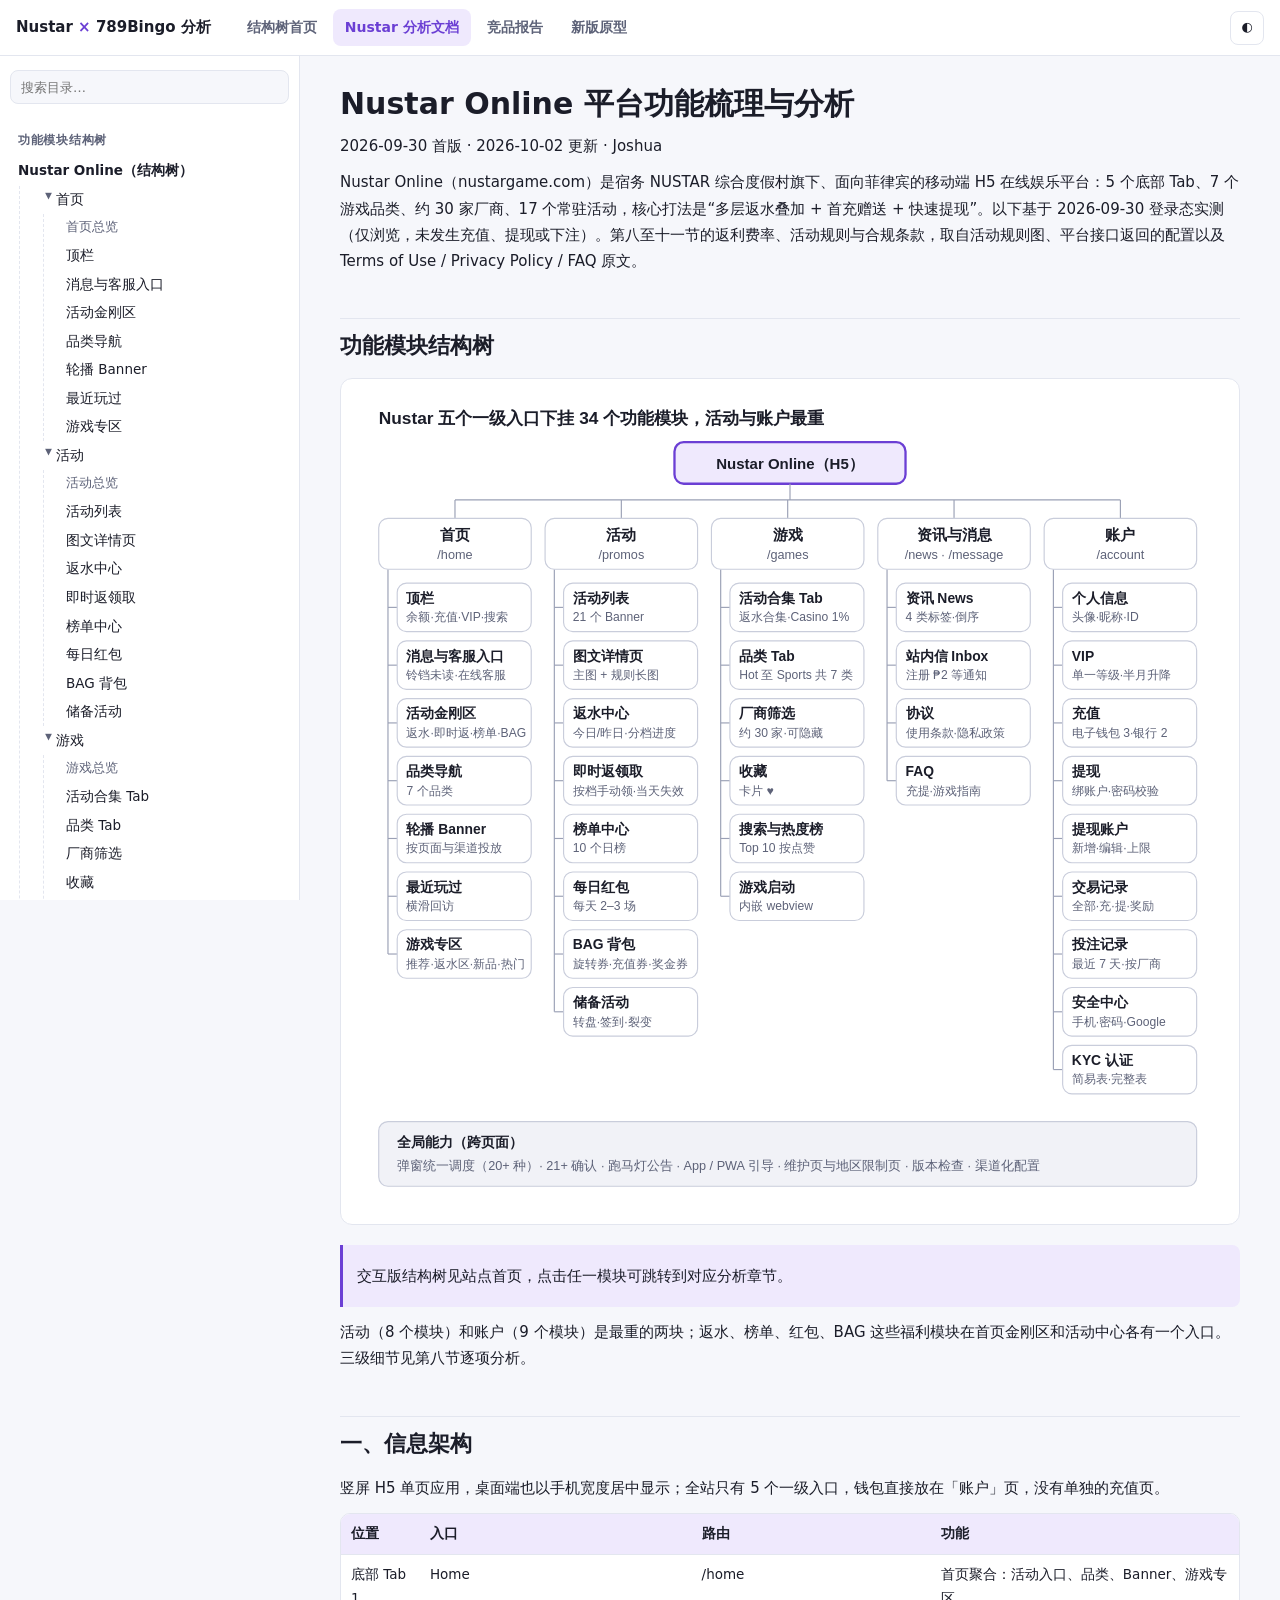
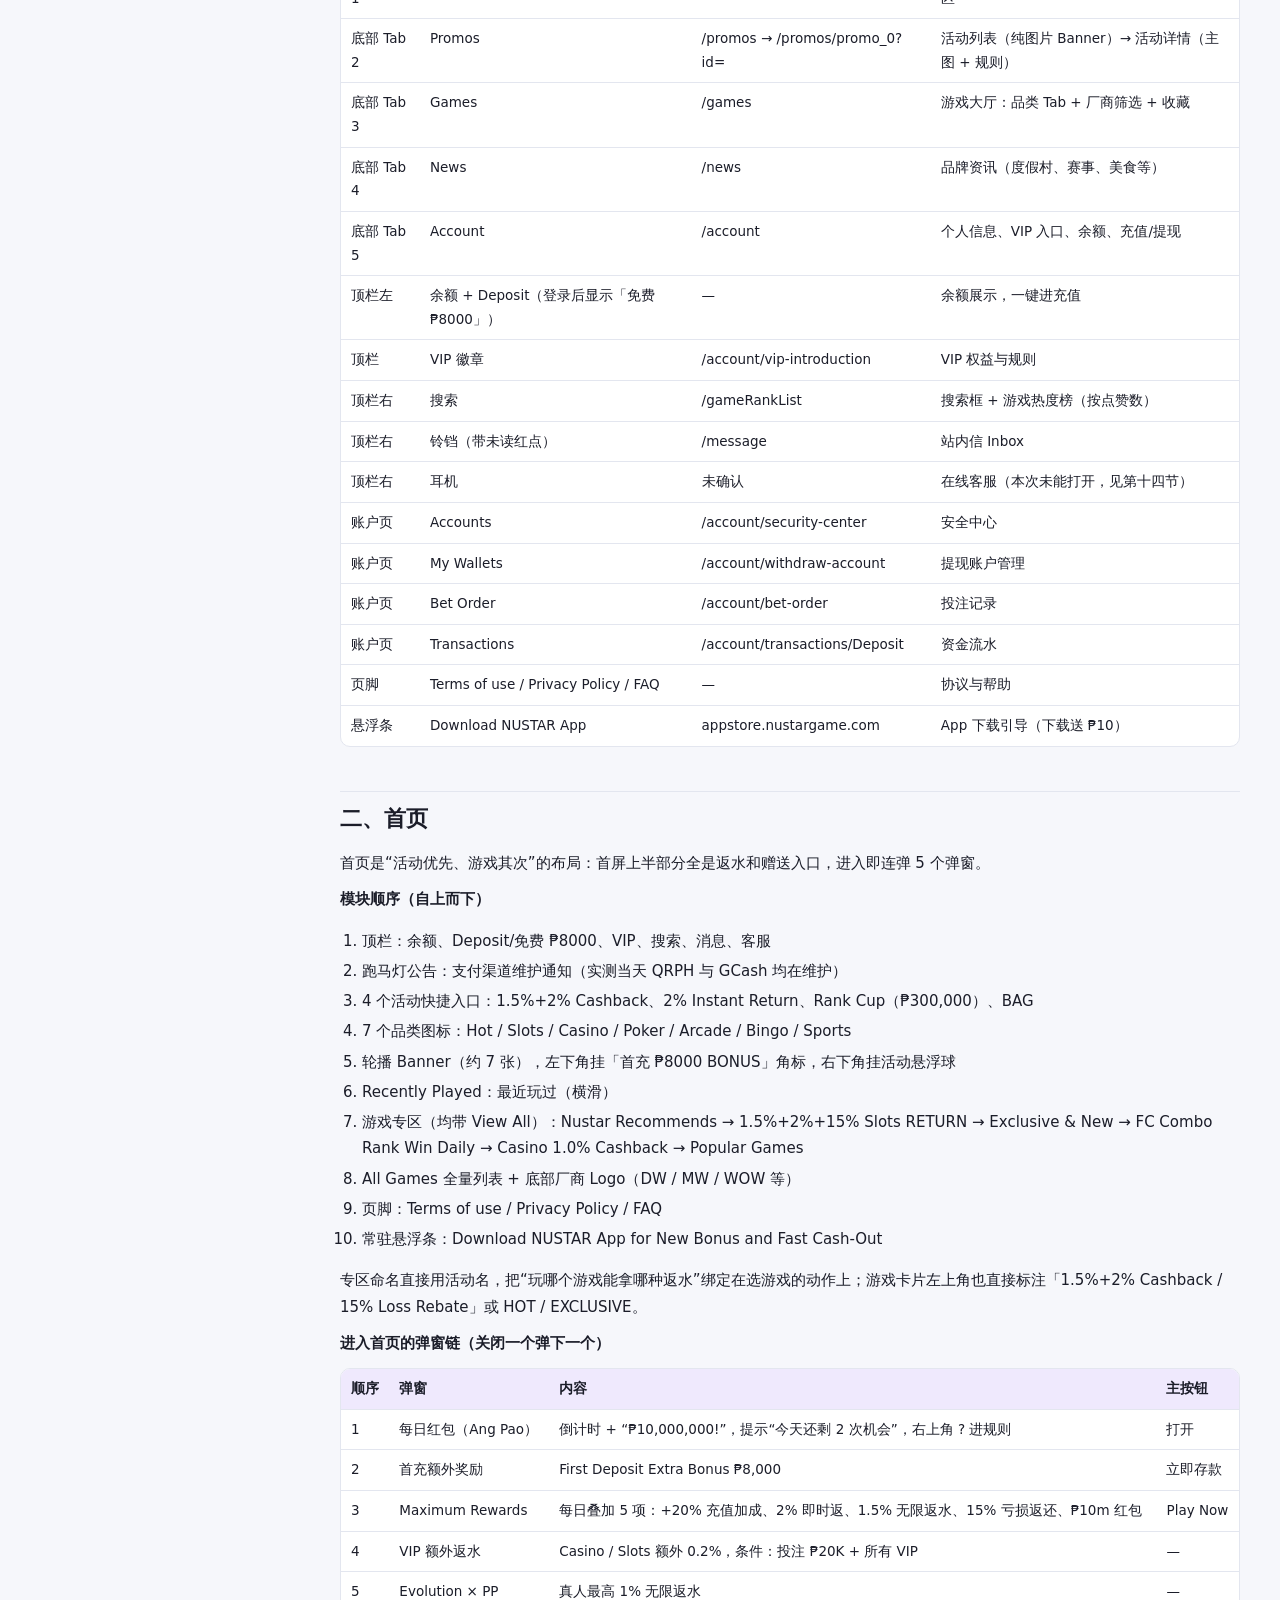
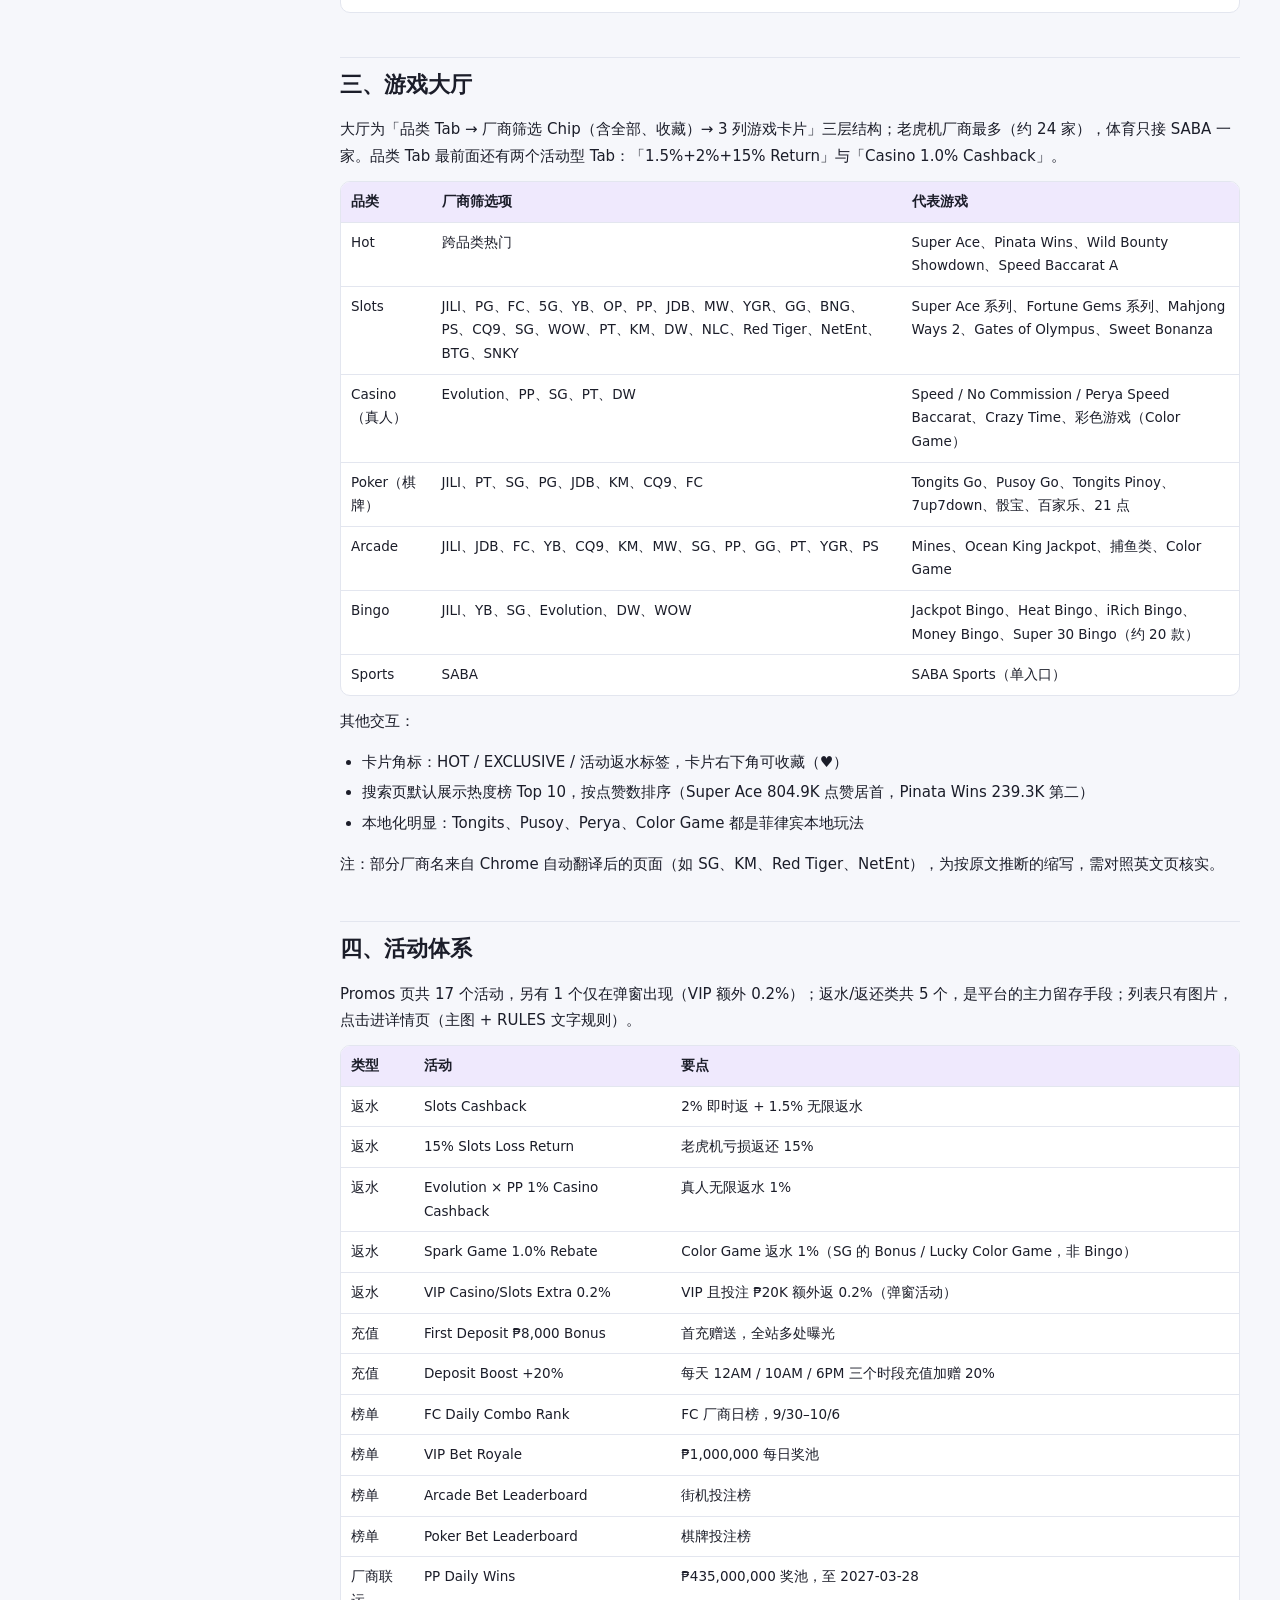
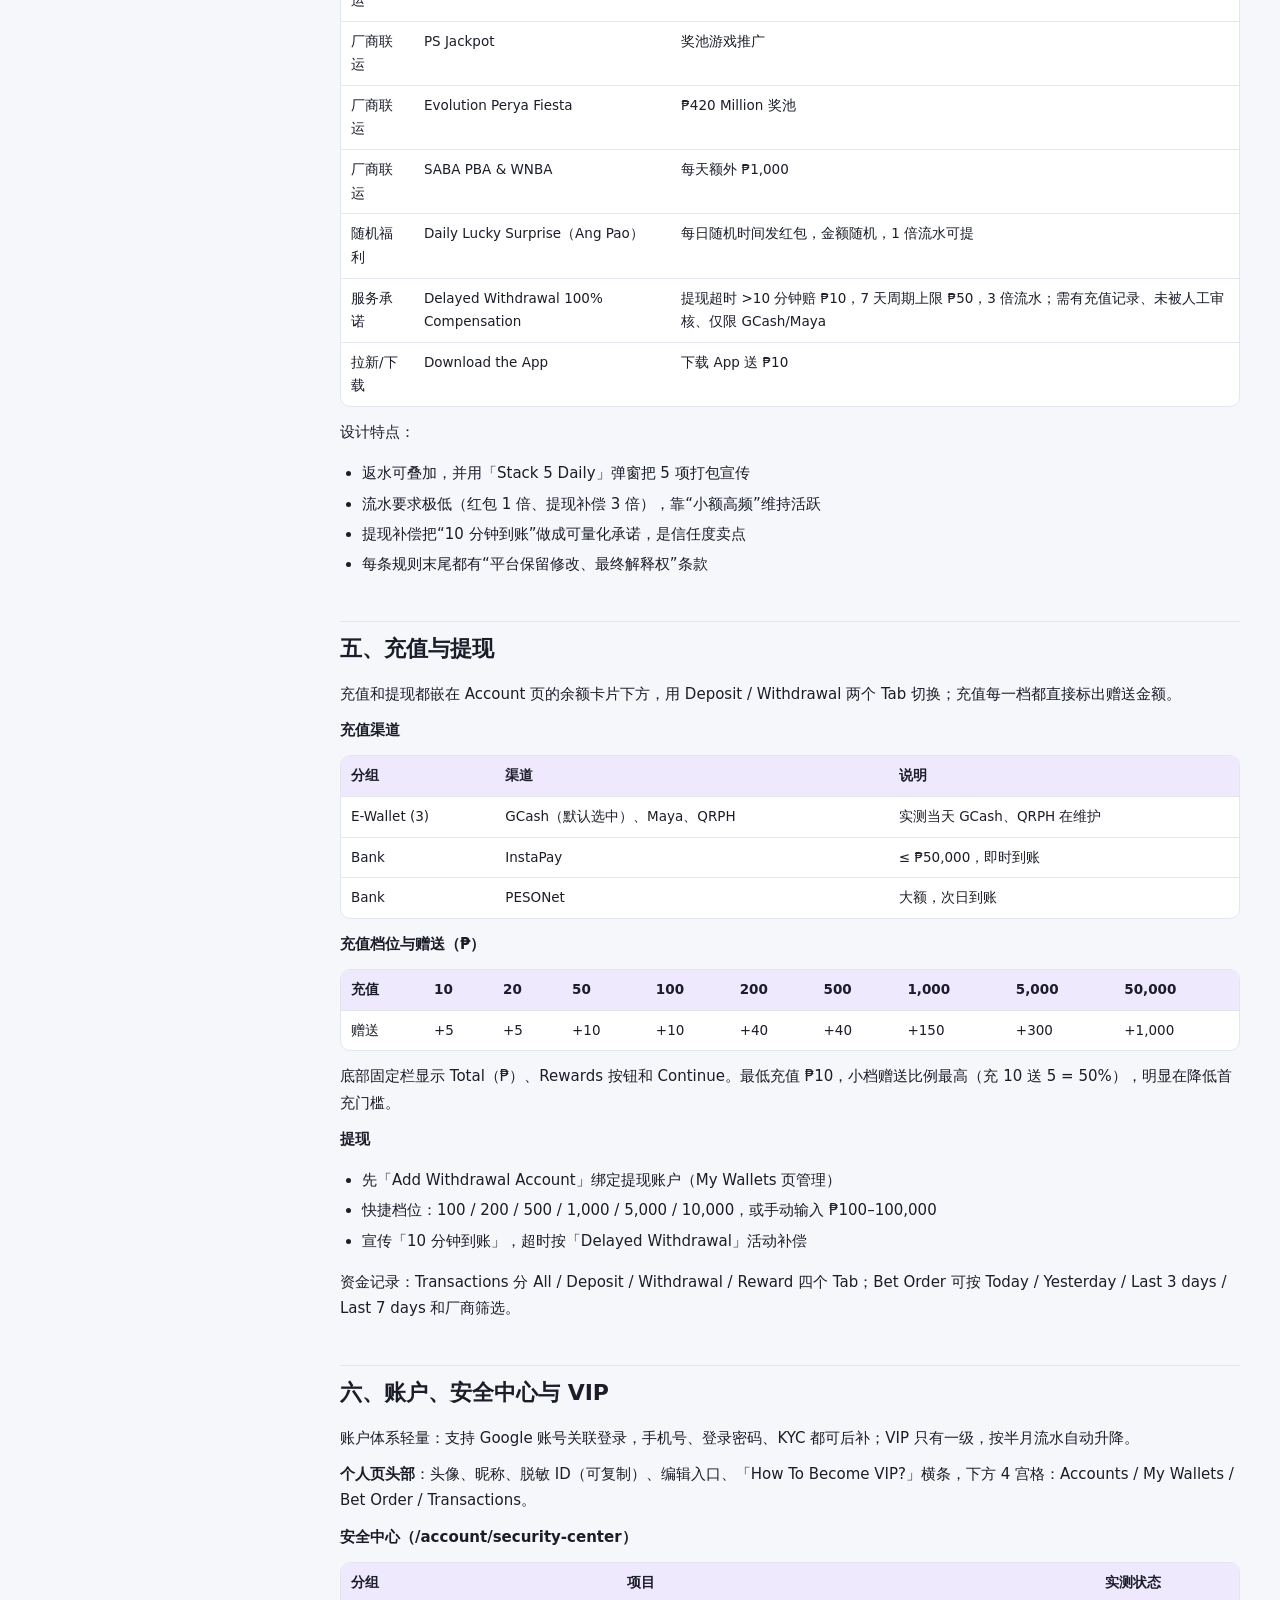
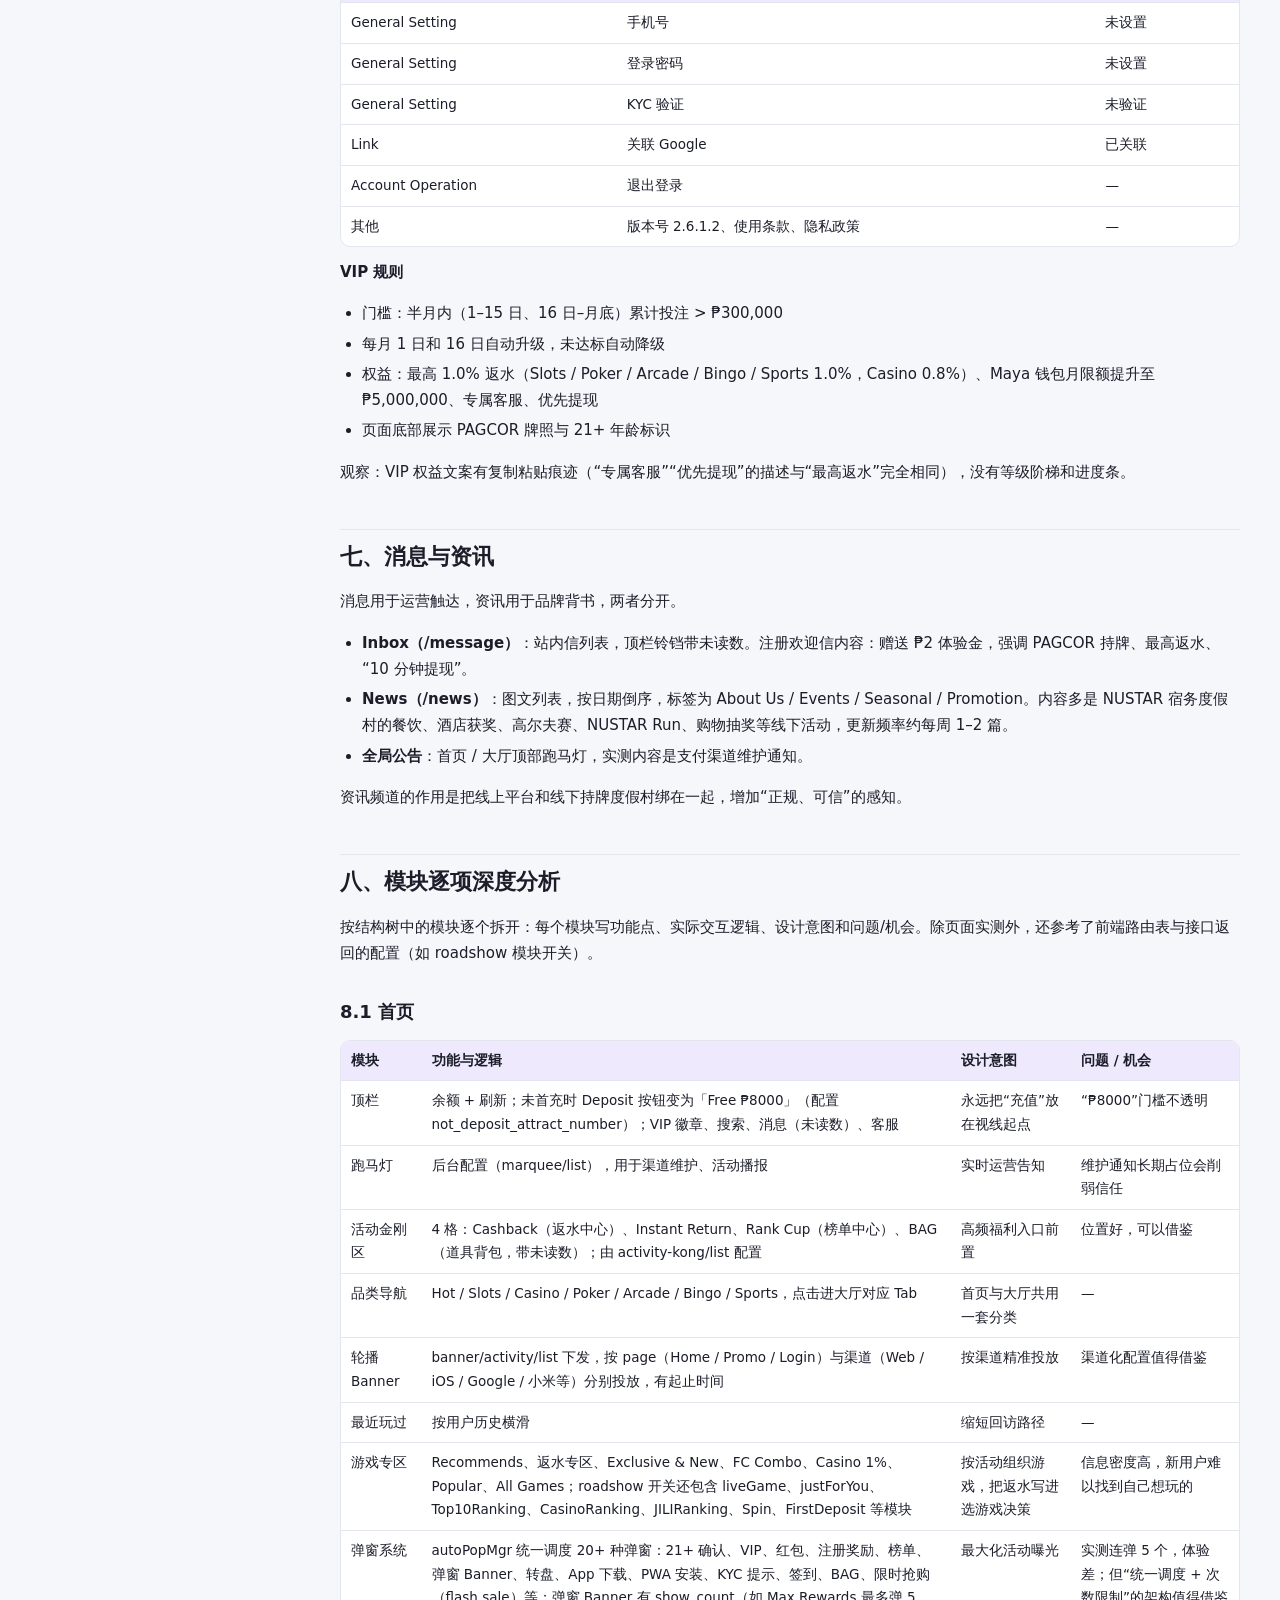
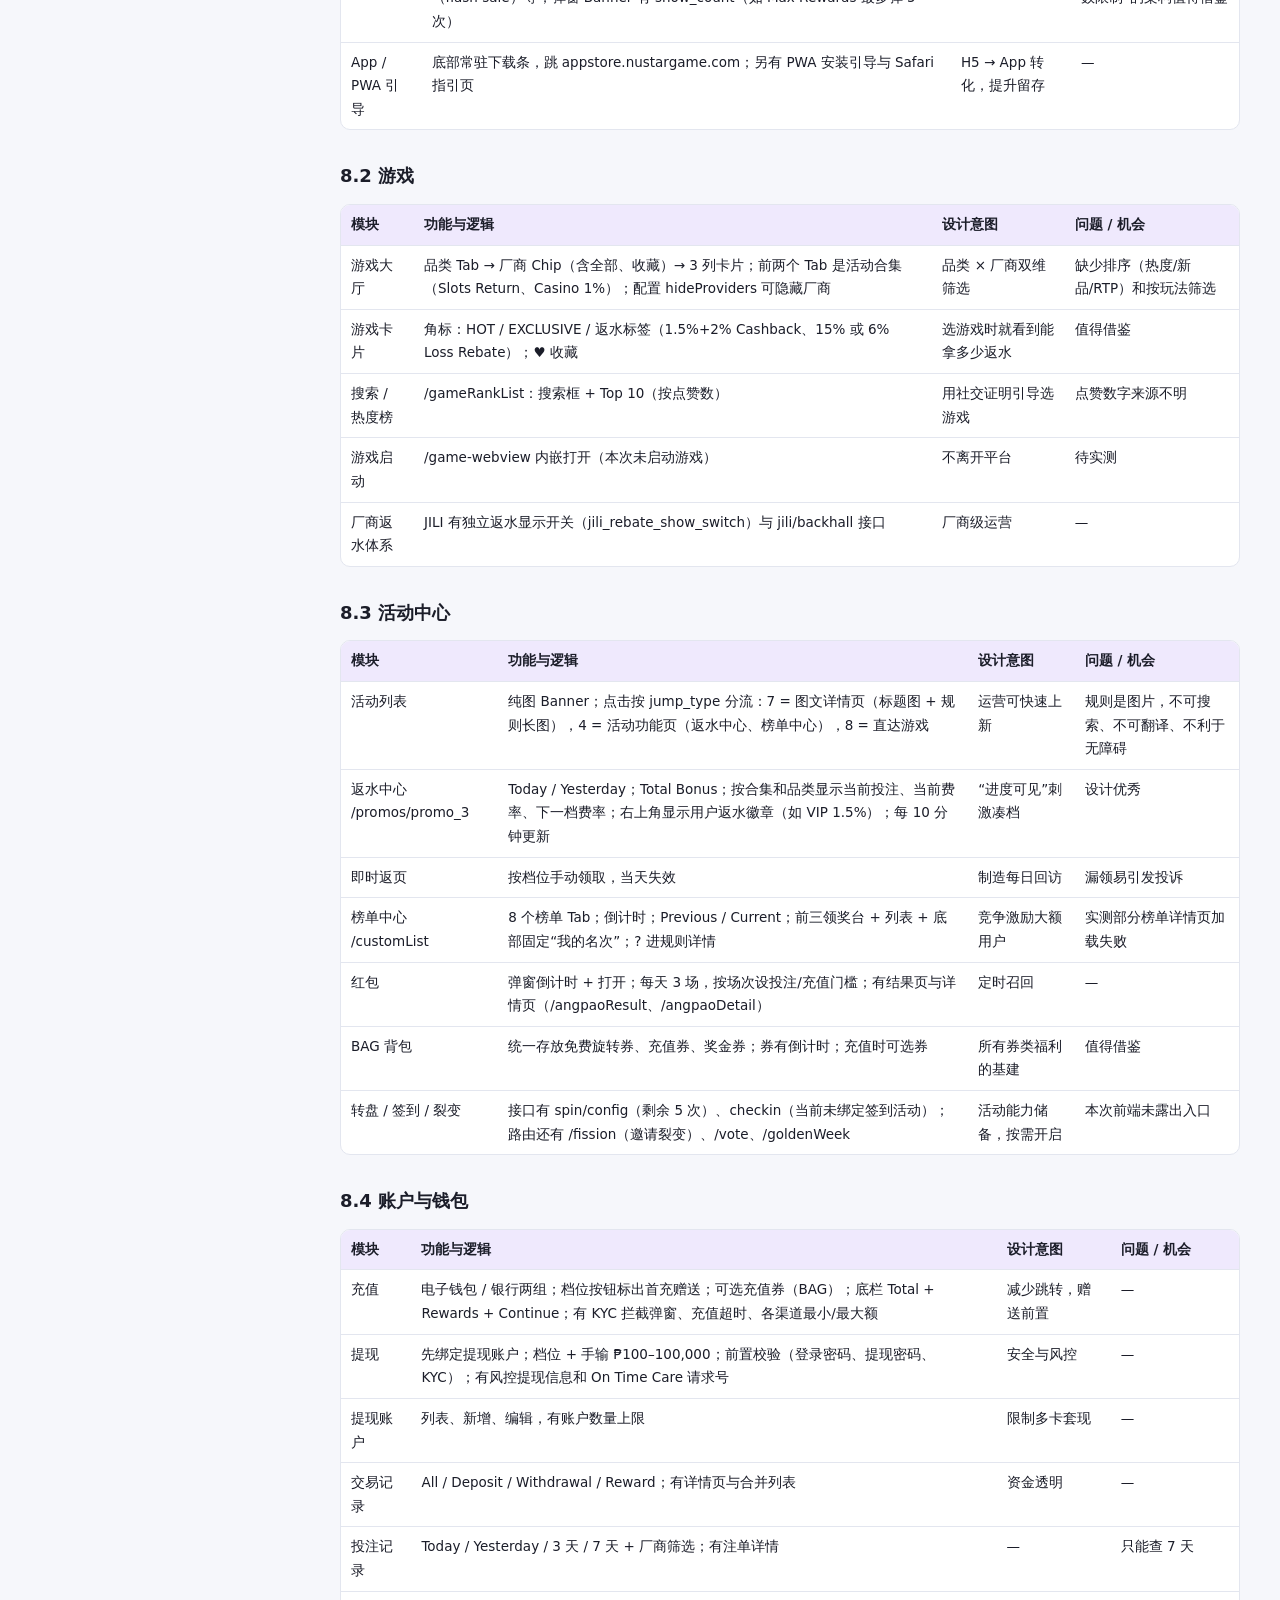
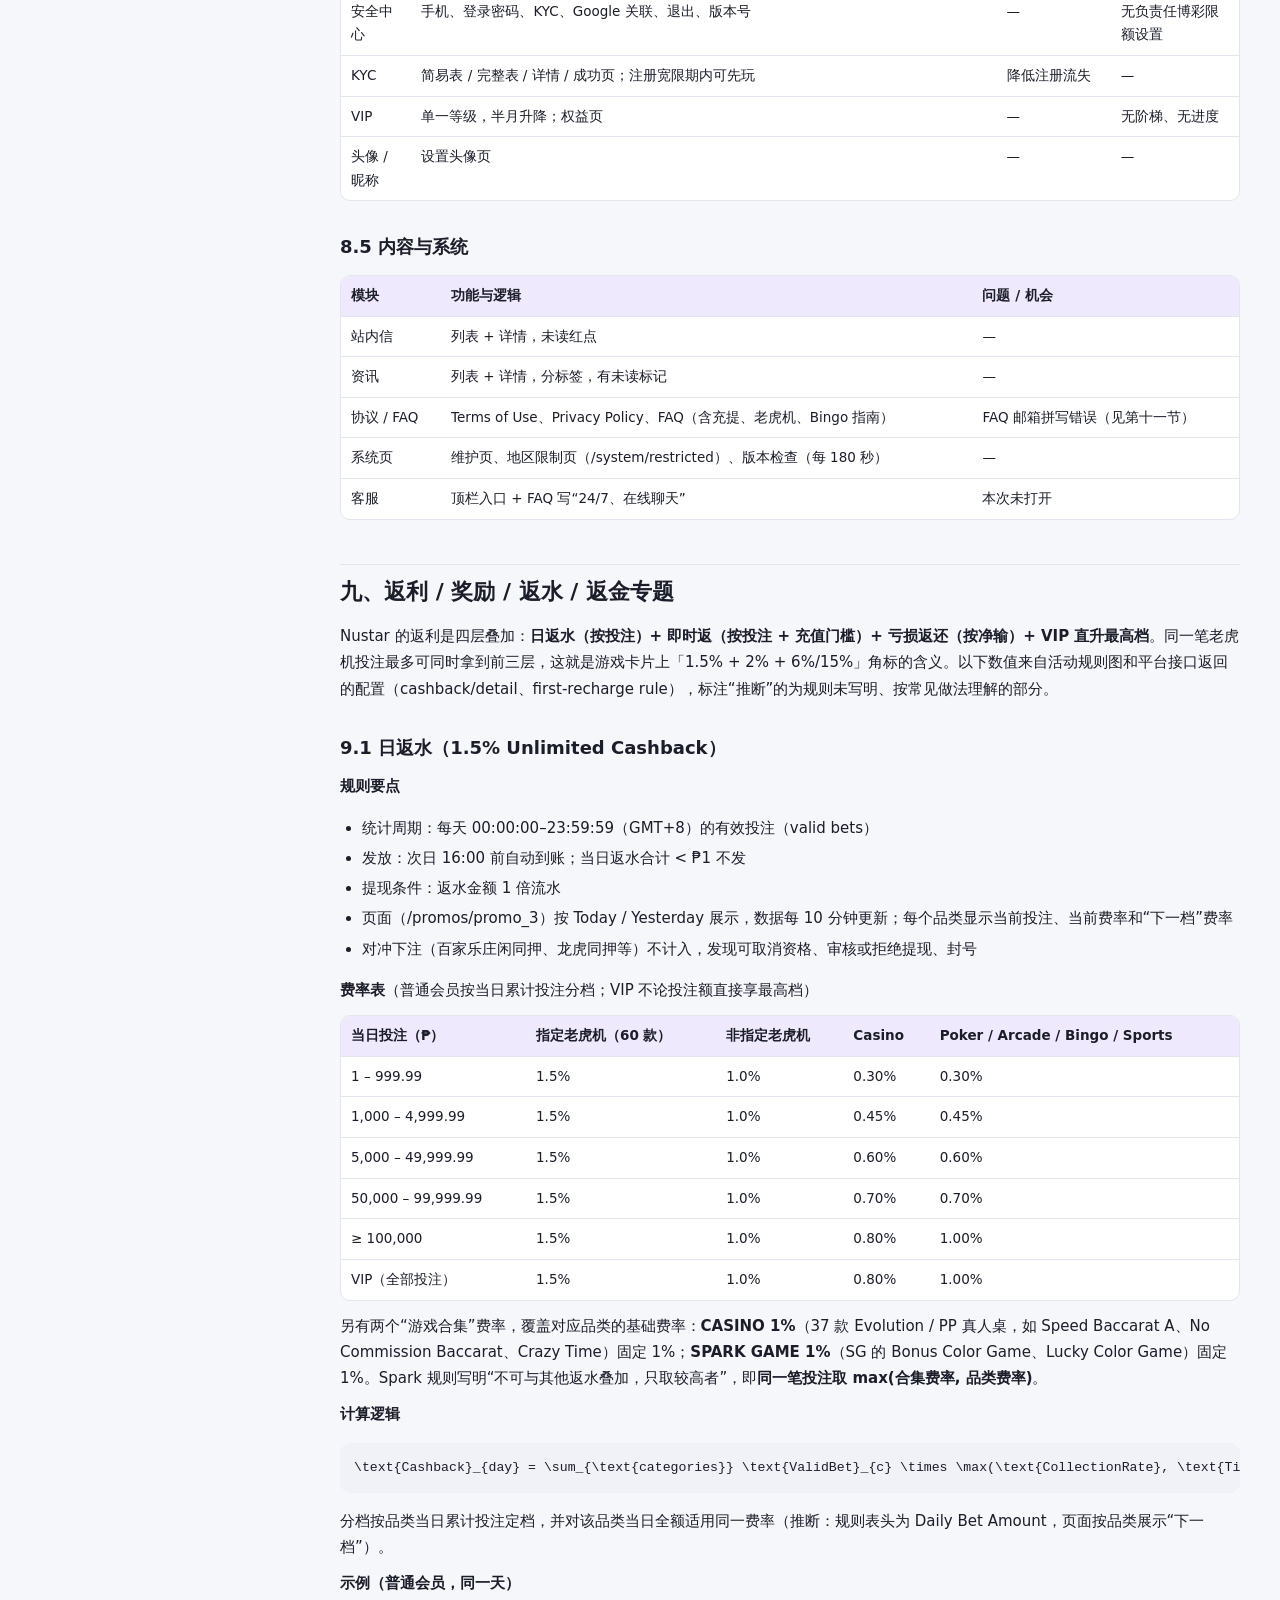
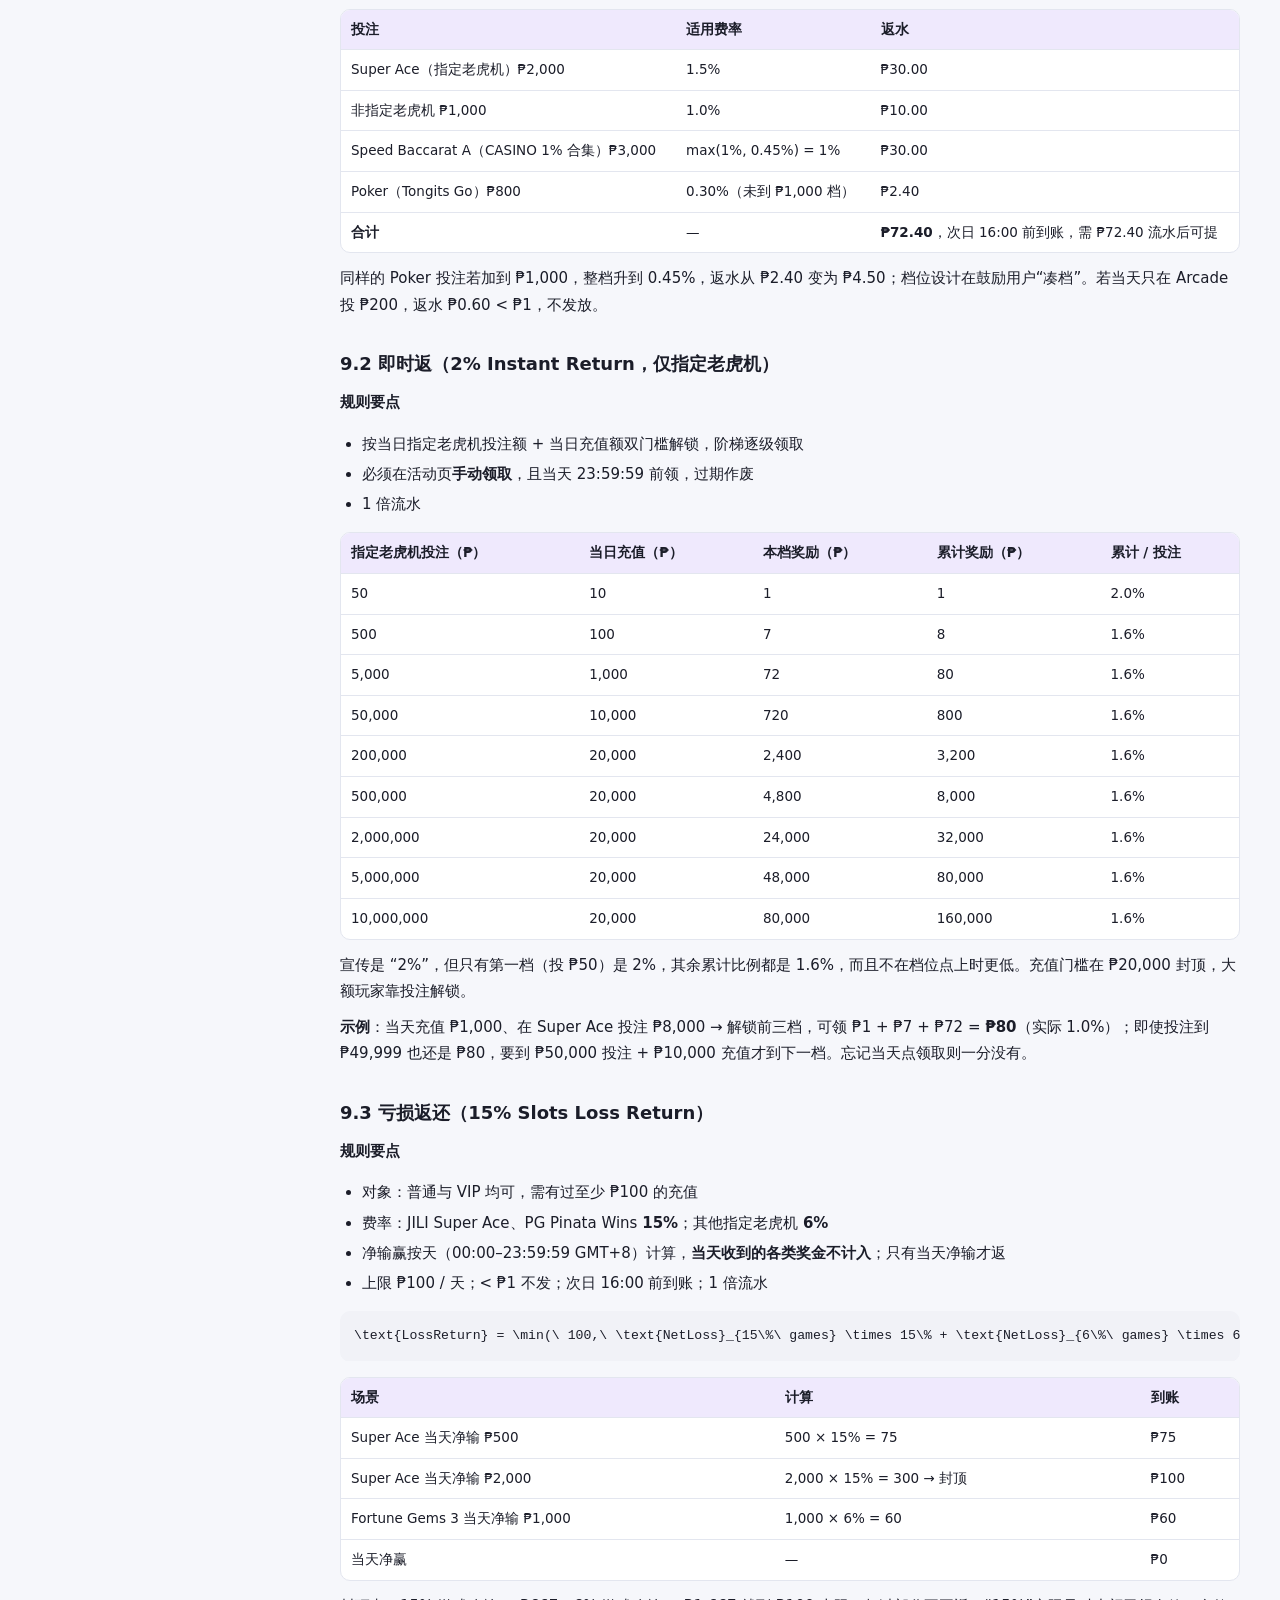
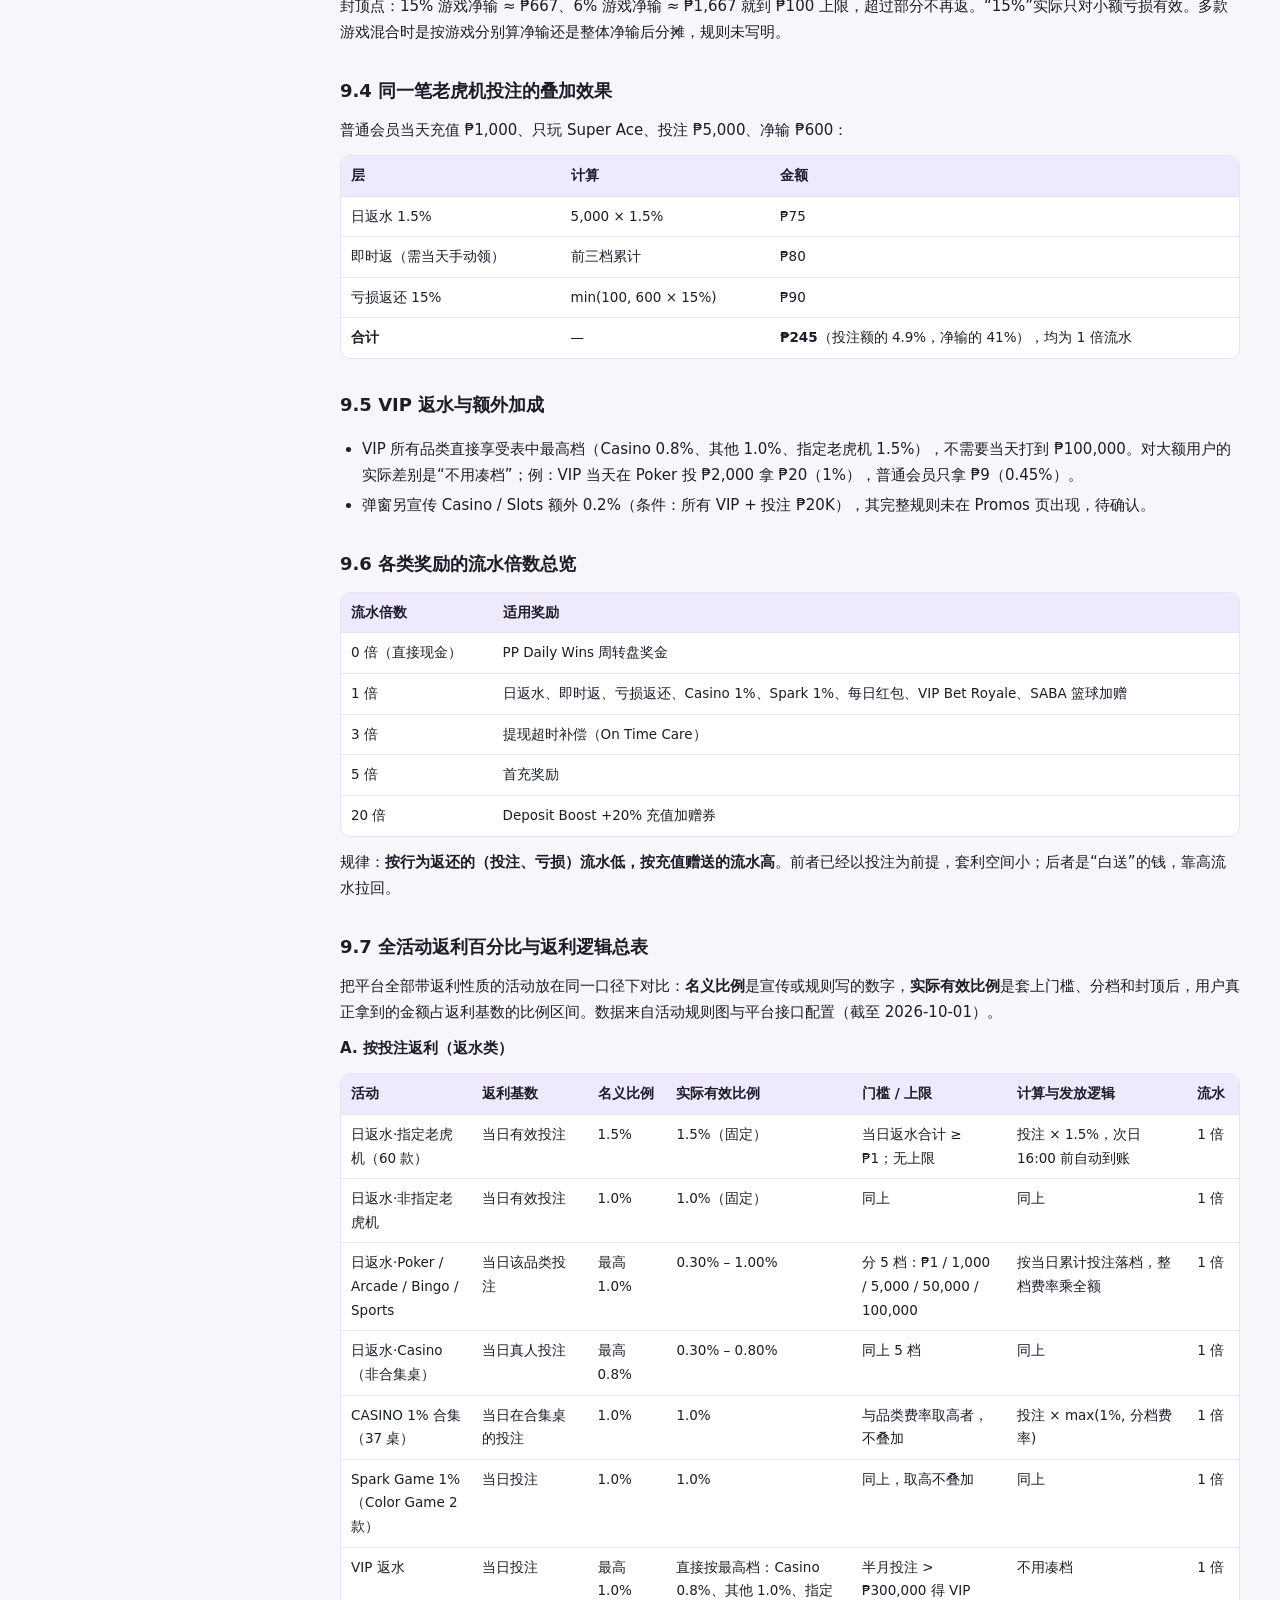
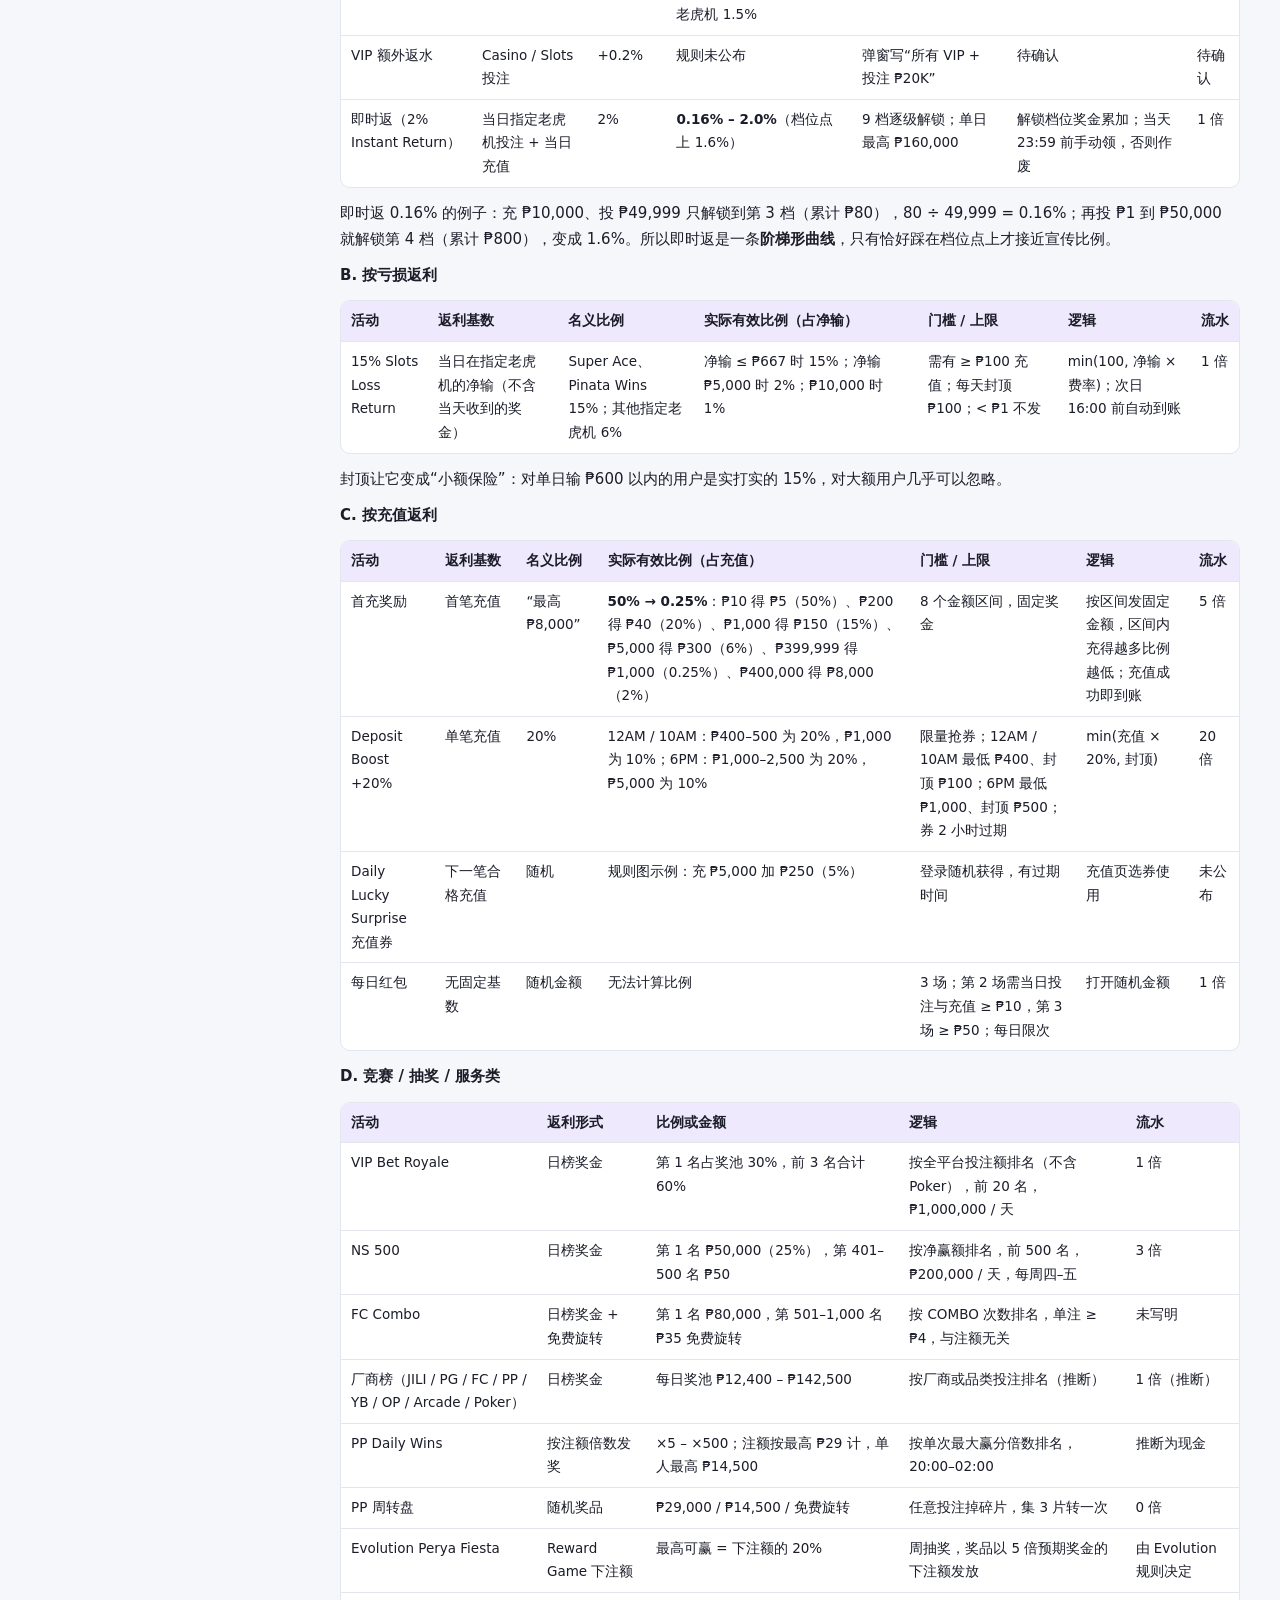
==== analysis.html @ d78ab93f "v1.0 创建深度分析与竞品" ====
<!doctype html>
<html lang="zh-CN"><head><meta charset="utf-8"><meta name="viewport" content="width=device-width,initial-scale=1">
<title>Nustar Online 平台功能梳理与分析</title><link rel="stylesheet" href="assets/style.css"></head>
<body>
<header class="topbar"><button class="iconbtn" id="menuBtn" aria-label="目录">☰</button>
<a class="brand" href="index.html">Nustar <span>×</span> 789Bingo 分析</a><nav><a href="index.html" class="">结构树首页</a><a href="analysis.html" class="on">Nustar 分析文档</a><a href="competitor.html" class="">竞品报告</a><a href="prototype.html" class="">新版原型</a></nav><span class="sp"></span>
<button class="iconbtn" id="themeBtn" title="切换深浅色">◐</button></header>
<div class="wrap"><aside class="side" id="side"><input class="search" id="q" placeholder="搜索目录…">
<h4>功能模块结构树</h4><ul class="tree"><li class="l1"><a href="index.html">Nustar Online（结构树）</a><ul><li class="l1"><details open><summary><span class="lbl">首页</span></summary><ul><li class="sub"><a href="analysis.html#二首页">首页总览</a></li><li><a href="analysis.html#81-首页" title="余额·充值·VIP·搜索">顶栏</a></li><li><a href="analysis.html#81-首页" title="铃铛未读·在线客服">消息与客服入口</a></li><li><a href="analysis.html#122-金刚区总览" title="返水·即时返·榜单·BAG">活动金刚区</a></li><li><a href="analysis.html#81-首页" title="7 个品类">品类导航</a></li><li><a href="analysis.html#81-首页" title="按页面与渠道投放">轮播 Banner</a></li><li><a href="analysis.html#81-首页" title="横滑回访">最近玩过</a></li><li><a href="analysis.html#128-首页深度分析不同游戏的返利机制10-01-抓取" title="推荐·返水区·新品·热门">游戏专区</a></li></ul></details></li><li class="l1"><details open><summary><span class="lbl">活动</span></summary><ul><li class="sub"><a href="analysis.html#四活动体系">活动总览</a></li><li><a href="analysis.html#四活动体系" title="21 个 Banner">活动列表</a></li><li><a href="analysis.html#83-活动中心" title="主图 + 规则长图">图文详情页</a></li><li><a href="analysis.html#123a-返水中心专项真实数据拆解2026-10-01-抓取" title="今日/昨日·分档进度">返水中心</a></li><li><a href="analysis.html#124a-即时返专项真实数据拆解2026-10-01-抓取" title="按档手动领·当天失效">即时返领取</a></li><li><a href="analysis.html#125a-榜单中心专项真实榜单数据拆解2026-10-01-抓取" title="10 个日榜">榜单中心</a></li><li><a href="analysis.html#103-每日红包daily-ang-pao-rush" title="每天 2–3 场">每日红包</a></li><li><a href="analysis.html#126a-bag-专项真实数据拆解2026-10-01-抓取" title="旋转券·充值券·奖金券">BAG 背包</a></li><li><a href="analysis.html#108-用户推荐奖励邀请裂变bonus-chest-助力开宝箱" title="转盘·签到·裂变">储备活动</a></li></ul></details></li><li class="l1"><details open><summary><span class="lbl">游戏</span></summary><ul><li class="sub"><a href="analysis.html#三游戏大厅">游戏总览</a></li><li><a href="analysis.html#三游戏大厅" title="返水合集·Casino 1%">活动合集 Tab</a></li><li><a href="analysis.html#三游戏大厅" title="Hot 至 Sports 共 7 类">品类 Tab</a></li><li><a href="analysis.html#三游戏大厅" title="约 30 家·可隐藏">厂商筛选</a></li><li><a href="analysis.html#82-游戏" title="卡片 ♥">收藏</a></li><li><a href="analysis.html#82-游戏" title="Top 10 按点赞">搜索与热度榜</a></li><li><a href="analysis.html#82-游戏" title="内嵌 webview">游戏启动</a></li></ul></details></li><li class="l1"><details open><summary><span class="lbl">资讯与消息</span></summary><ul><li class="sub"><a href="analysis.html#七消息与资讯">资讯与消息总览</a></li><li><a href="analysis.html#七消息与资讯" title="4 类标签·倒序">资讯 News</a></li><li><a href="analysis.html#七消息与资讯" title="注册 ₱2 等通知">站内信 Inbox</a></li><li><a href="analysis.html#十一平台规则与合规分析" title="使用条款·隐私政策">协议</a></li><li><a href="analysis.html#119-合规与文案风险点" title="充提·游戏指南">FAQ</a></li></ul></details></li><li class="l1"><details open><summary><span class="lbl">账户</span></summary><ul><li class="sub"><a href="analysis.html#六账户安全中心与-vip">账户总览</a></li><li><a href="analysis.html#六账户安全中心与-vip" title="头像·昵称·ID">个人信息</a></li><li><a href="analysis.html#95-vip-返水与额外加成" title="单一等级·半月升降">VIP</a></li><li><a href="analysis.html#五充值与提现" title="电子钱包 3·银行 2">充值</a></li><li><a href="analysis.html#115-提现规则" title="绑账户·密码校验">提现</a></li><li><a href="analysis.html#84-账户与钱包" title="新增·编辑·上限">提现账户</a></li><li><a href="analysis.html#84-账户与钱包" title="全部·充·提·奖励">交易记录</a></li><li><a href="analysis.html#84-账户与钱包" title="最近 7 天·按厂商">投注记录</a></li><li><a href="analysis.html#六账户安全中心与-vip" title="手机·密码·Google">安全中心</a></li><li><a href="analysis.html#113-kyc-实名认证" title="简易表·完整表">KYC 认证</a></li></ul></details></li></ul></li></ul><h4>文档目录</h4><ul class="tree"><li class="l1"><a href="analysis.html#功能模块结构树">功能模块结构树</a></li><li class="l1"><a href="analysis.html#一信息架构">一、信息架构</a></li><li class="l1"><a href="analysis.html#二首页">二、首页</a></li><li class="l1"><a href="analysis.html#三游戏大厅">三、游戏大厅</a></li><li class="l1"><a href="analysis.html#四活动体系">四、活动体系</a></li><li class="l1"><a href="analysis.html#五充值与提现">五、充值与提现</a></li><li class="l1"><a href="analysis.html#六账户安全中心与-vip">六、账户、安全中心与 VIP</a></li><li class="l1"><a href="analysis.html#七消息与资讯">七、消息与资讯</a></li><li class="l1"><details><summary><span class="lbl"><a href="analysis.html#八模块逐项深度分析" style="display:inline;padding:0">八、模块逐项深度分析</a></span></summary><ul><li class="sub"><a href="analysis.html#81-首页">8.1 首页</a></li><li class="sub"><a href="analysis.html#82-游戏">8.2 游戏</a></li><li class="sub"><a href="analysis.html#83-活动中心">8.3 活动中心</a></li><li class="sub"><a href="analysis.html#84-账户与钱包">8.4 账户与钱包</a></li><li class="sub"><a href="analysis.html#85-内容与系统">8.5 内容与系统</a></li></ul></details></li><li class="l1"><details><summary><span class="lbl"><a href="analysis.html#九返利-奖励-返水-返金专题" style="display:inline;padding:0">九、返利 / 奖励 / 返水 / 返金专题</a></span></summary><ul><li class="sub"><a href="analysis.html#91-日返水15-unlimited-cashback">9.1 日返水（1.5% Unlimited Cashback）</a></li><li class="sub"><a href="analysis.html#92-即时返2-instant-return仅指定老虎机">9.2 即时返（2% Instant Return，仅指定老虎机）</a></li><li class="sub"><a href="analysis.html#93-亏损返还15-slots-loss-return">9.3 亏损返还（15% Slots Loss Return）</a></li><li class="sub"><a href="analysis.html#94-同一笔老虎机投注的叠加效果">9.4 同一笔老虎机投注的叠加效果</a></li><li class="sub"><a href="analysis.html#95-vip-返水与额外加成">9.5 VIP 返水与额外加成</a></li><li class="sub"><a href="analysis.html#96-各类奖励的流水倍数总览">9.6 各类奖励的流水倍数总览</a></li><li class="sub"><a href="analysis.html#97-全活动返利百分比与返利逻辑总表">9.7 全活动返利百分比与返利逻辑总表</a></li><li class="sub"><a href="analysis.html#98-扣除流水成本后的真实价值估算">9.8 扣除流水成本后的真实价值（估算）</a></li><li class="sub"><a href="analysis.html#99-三类典型用户的综合返利模拟">9.9 三类典型用户的综合返利模拟</a></li></ul></details></li><li class="l1"><details><summary><span class="lbl"><a href="analysis.html#十活动深度分析" style="display:inline;padding:0">十、活动深度分析</a></span></summary><ul><li class="sub"><a href="analysis.html#101-首充奖励deposit-and-get-up-to-8000">10.1 首充奖励（Deposit and get up to ₱8,000）</a></li><li class="sub"><a href="analysis.html#102-deposit-boost-20定时抢充值加赠券">10.2 Deposit Boost +20%（定时抢充值加赠券）</a></li><li class="sub"><a href="analysis.html#103-每日红包daily-ang-pao-rush">10.3 每日红包（Daily Ang Pao Rush）</a></li><li class="sub"><a href="analysis.html#104-daily-lucky-surprise登录送券-bag-道具背包">10.4 Daily Lucky Surprise（登录送券 + BAG 道具背包）</a></li><li class="sub"><a href="analysis.html#105-榜单类rank-cup-leaderboard">10.5 榜单类（Rank Cup / Leaderboard）</a></li><li class="sub"><a href="analysis.html#106-厂商联运活动">10.6 厂商联运活动</a></li><li class="sub"><a href="analysis.html#107-服务承诺与拉新类">10.7 服务承诺与拉新类</a></li><li class="sub"><a href="analysis.html#108-用户推荐奖励邀请裂变bonus-chest-助力开宝箱">10.8 用户推荐奖励（邀请裂变：Bonus Chest 助力开宝箱）</a></li></ul></details></li><li class="l1"><details><summary><span class="lbl"><a href="analysis.html#十一平台规则与合规分析" style="display:inline;padding:0">十一、平台规则与合规分析</a></span></summary><ul><li class="sub"><a href="analysis.html#111-运营主体与牌照">11.1 运营主体与牌照</a></li><li class="sub"><a href="analysis.html#112-准入与禁入人群">11.2 准入与禁入人群</a></li><li class="sub"><a href="analysis.html#113-kyc-实名认证">11.3 KYC 实名认证</a></li><li class="sub"><a href="analysis.html#114-反洗钱与资金安全">11.4 反洗钱与资金安全</a></li><li class="sub"><a href="analysis.html#115-提现规则">11.5 提现规则</a></li><li class="sub"><a href="analysis.html#116-投注与奖励滥用规则">11.6 投注与奖励滥用规则</a></li><li class="sub"><a href="analysis.html#117-隐私与营销授权">11.7 隐私与营销授权</a></li><li class="sub"><a href="analysis.html#118-负责任博彩">11.8 负责任博彩</a></li><li class="sub"><a href="analysis.html#119-合规与文案风险点">11.9 合规与文案风险点</a></li></ul></details></li><li class="l1"><details><summary><span class="lbl"><a href="analysis.html#十二首页活动金刚区深度分析10-01-版本复测" style="display:inline;padding:0">十二、首页活动金刚区深度分析（10-01 版本复测）</a></span></summary><ul><li class="sub"><a href="analysis.html#121-两个版本的差异">12.1 两个版本的差异</a></li><li class="sub"><a href="analysis.html#122-金刚区总览">12.2 金刚区总览</a></li><li class="sub"><details><summary><span class="lbl"><a href="analysis.html#123-cashback返水中心" style="display:inline;padding:0">12.3 Cashback：返水中心</a></span></summary><ul><li class="sub"><a href="analysis.html#123a-返水中心专项真实数据拆解2026-10-01-抓取">12.3A 返水中心专项：真实数据拆解（2026-10-01 抓取）</a></li></ul></details></li><li class="sub"><details><summary><span class="lbl"><a href="analysis.html#124-instant-return阶梯任务页" style="display:inline;padding:0">12.4 Instant Return：阶梯任务页</a></span></summary><ul><li class="sub"><a href="analysis.html#124a-即时返专项真实数据拆解2026-10-01-抓取">12.4A 即时返专项：真实数据拆解（2026-10-01 抓取）</a></li></ul></details></li><li class="sub"><details><summary><span class="lbl"><a href="analysis.html#125-rank-cup榜单中心" style="display:inline;padding:0">12.5 Rank Cup：榜单中心</a></span></summary><ul><li class="sub"><a href="analysis.html#125a-榜单中心专项真实榜单数据拆解2026-10-01-抓取">12.5A 榜单中心专项：真实榜单数据拆解（2026-10-01 抓取）</a></li></ul></details></li><li class="sub"><details><summary><span class="lbl"><a href="analysis.html#126-bag道具背包" style="display:inline;padding:0">12.6 BAG：道具背包</a></span></summary><ul><li class="sub"><a href="analysis.html#126a-bag-专项真实数据拆解2026-10-01-抓取">12.6A BAG 专项：真实数据拆解（2026-10-01 抓取）</a></li></ul></details></li><li class="sub"><a href="analysis.html#127-对-789bingo-金刚区的建议">12.7 对 789Bingo 金刚区的建议</a></li><li class="sub"><a href="analysis.html#128-首页深度分析不同游戏的返利机制10-01-抓取">12.8 首页深度分析：不同游戏的返利机制（10-01 抓取）</a></li></ul></details></li><li class="l1"><a href="analysis.html#十三运营分析与对-789bingo-的可借鉴点">十三、运营分析与对 789Bingo 的可借鉴点</a></li><li class="l1"><a href="analysis.html#十四未覆盖与待确认项">十四、未覆盖与待确认项</a></li></ul><h4>站点</h4><ul class="tree"><li class="l1"><a href="index.html">结构树首页</a></li><li class="l1"><a href="analysis.html">Nustar 分析文档</a></li><li class="l1"><a href="competitor.html">竞品报告</a></li><li class="l1"><a href="prototype.html">新版原型</a></li></ul></aside>
<main class="main"><div class="doc"><h1 id="nustar-online-平台功能梳理与分析">Nustar Online 平台功能梳理与分析</h1>
<p>2026-09-30 首版 · 2026-10-02 更新 · Joshua</p>
<p>Nustar Online（nustargame.com）是宿务 NUSTAR 综合度假村旗下、面向菲律宾的移动端 H5 在线娱乐平台：5 个底部 Tab、7 个游戏品类、约 30 家厂商、17 个常驻活动，核心打法是“多层返水叠加 + 首充赠送 + 快速提现”。以下基于 2026-09-30 登录态实测（仅浏览，未发生充值、提现或下注）。第八至十一节的返利费率、活动规则与合规条款，取自活动规则图、平台接口返回的配置以及 Terms of Use / Privacy Policy / FAQ 原文。</p>
<h2 id="功能模块结构树">功能模块结构树</h2>
<p><img alt="功能模块结构树" src="assets/tree.svg" /></p>
<blockquote>
<p>交互版结构树见站点首页，点击任一模块可跳转到对应分析章节。</p>
</blockquote>
<p>活动（8 个模块）和账户（9 个模块）是最重的两块；返水、榜单、红包、BAG 这些福利模块在首页金刚区和活动中心各有一个入口。三级细节见第八节逐项分析。</p>
<h2 id="一信息架构">一、信息架构</h2>
<p>竖屏 H5 单页应用，桌面端也以手机宽度居中显示；全站只有 5 个一级入口，钱包直接放在「账户」页，没有单独的充值页。</p>
<div class="tablewrap"><table>
<thead>
<tr>
<th>位置</th>
<th>入口</th>
<th>路由</th>
<th>功能</th>
</tr>
</thead>
<tbody>
<tr>
<td>底部 Tab 1</td>
<td>Home</td>
<td>/home</td>
<td>首页聚合：活动入口、品类、Banner、游戏专区</td>
</tr>
<tr>
<td>底部 Tab 2</td>
<td>Promos</td>
<td>/promos → /promos/promo_0?id=</td>
<td>活动列表（纯图片 Banner）→ 活动详情（主图 + 规则）</td>
</tr>
<tr>
<td>底部 Tab 3</td>
<td>Games</td>
<td>/games</td>
<td>游戏大厅：品类 Tab + 厂商筛选 + 收藏</td>
</tr>
<tr>
<td>底部 Tab 4</td>
<td>News</td>
<td>/news</td>
<td>品牌资讯（度假村、赛事、美食等）</td>
</tr>
<tr>
<td>底部 Tab 5</td>
<td>Account</td>
<td>/account</td>
<td>个人信息、VIP 入口、余额、充值/提现</td>
</tr>
<tr>
<td>顶栏左</td>
<td>余额 + Deposit（登录后显示「免费 ₱8000」）</td>
<td>—</td>
<td>余额展示，一键进充值</td>
</tr>
<tr>
<td>顶栏</td>
<td>VIP 徽章</td>
<td>/account/vip-introduction</td>
<td>VIP 权益与规则</td>
</tr>
<tr>
<td>顶栏右</td>
<td>搜索</td>
<td>/gameRankList</td>
<td>搜索框 + 游戏热度榜（按点赞数）</td>
</tr>
<tr>
<td>顶栏右</td>
<td>铃铛（带未读红点）</td>
<td>/message</td>
<td>站内信 Inbox</td>
</tr>
<tr>
<td>顶栏右</td>
<td>耳机</td>
<td>未确认</td>
<td>在线客服（本次未能打开，见第十四节）</td>
</tr>
<tr>
<td>账户页</td>
<td>Accounts</td>
<td>/account/security-center</td>
<td>安全中心</td>
</tr>
<tr>
<td>账户页</td>
<td>My Wallets</td>
<td>/account/withdraw-account</td>
<td>提现账户管理</td>
</tr>
<tr>
<td>账户页</td>
<td>Bet Order</td>
<td>/account/bet-order</td>
<td>投注记录</td>
</tr>
<tr>
<td>账户页</td>
<td>Transactions</td>
<td>/account/transactions/Deposit</td>
<td>资金流水</td>
</tr>
<tr>
<td>页脚</td>
<td>Terms of use / Privacy Policy / FAQ</td>
<td>—</td>
<td>协议与帮助</td>
</tr>
<tr>
<td>悬浮条</td>
<td>Download NUSTAR App</td>
<td>appstore.nustargame.com</td>
<td>App 下载引导（下载送 ₱10）</td>
</tr>
</tbody>
</table></div>
<h2 id="二首页">二、首页</h2>
<p>首页是“活动优先、游戏其次”的布局：首屏上半部分全是返水和赠送入口，进入即连弹 5 个弹窗。</p>
<p><strong>模块顺序（自上而下）</strong></p>
<ol>
<li>顶栏：余额、Deposit/免费 ₱8000、VIP、搜索、消息、客服</li>
<li>跑马灯公告：支付渠道维护通知（实测当天 QRPH 与 GCash 均在维护）</li>
<li>4 个活动快捷入口：1.5%+2% Cashback、2% Instant Return、Rank Cup（₱300,000）、BAG</li>
<li>7 个品类图标：Hot / Slots / Casino / Poker / Arcade / Bingo / Sports</li>
<li>轮播 Banner（约 7 张），左下角挂「首充 ₱8000 BONUS」角标，右下角挂活动悬浮球</li>
<li>Recently Played：最近玩过（横滑）</li>
<li>游戏专区（均带 View All）：Nustar Recommends → 1.5%+2%+15% Slots RETURN → Exclusive &amp; New → FC Combo Rank Win Daily → Casino 1.0% Cashback → Popular Games</li>
<li>All Games 全量列表 + 底部厂商 Logo（DW / MW / WOW 等）</li>
<li>页脚：Terms of use / Privacy Policy / FAQ</li>
<li>常驻悬浮条：Download NUSTAR App for New Bonus and Fast Cash-Out</li>
</ol>
<p>专区命名直接用活动名，把“玩哪个游戏能拿哪种返水”绑定在选游戏的动作上；游戏卡片左上角也直接标注「1.5%+2% Cashback / 15% Loss Rebate」或 HOT / EXCLUSIVE。</p>
<p><strong>进入首页的弹窗链（关闭一个弹下一个）</strong></p>
<div class="tablewrap"><table>
<thead>
<tr>
<th>顺序</th>
<th>弹窗</th>
<th>内容</th>
<th>主按钮</th>
</tr>
</thead>
<tbody>
<tr>
<td>1</td>
<td>每日红包（Ang Pao）</td>
<td>倒计时 + “₱10,000,000!”，提示“今天还剩 2 次机会”，右上角 ? 进规则</td>
<td>打开</td>
</tr>
<tr>
<td>2</td>
<td>首充额外奖励</td>
<td>First Deposit Extra Bonus ₱8,000</td>
<td>立即存款</td>
</tr>
<tr>
<td>3</td>
<td>Maximum Rewards</td>
<td>每日叠加 5 项：+20% 充值加成、2% 即时返、1.5% 无限返水、15% 亏损返还、₱10m 红包</td>
<td>Play Now</td>
</tr>
<tr>
<td>4</td>
<td>VIP 额外返水</td>
<td>Casino / Slots 额外 0.2%，条件：投注 ₱20K + 所有 VIP</td>
<td>—</td>
</tr>
<tr>
<td>5</td>
<td>Evolution × PP</td>
<td>真人最高 1% 无限返水</td>
<td>—</td>
</tr>
</tbody>
</table></div>
<h2 id="三游戏大厅">三、游戏大厅</h2>
<p>大厅为「品类 Tab → 厂商筛选 Chip（含全部、收藏）→ 3 列游戏卡片」三层结构；老虎机厂商最多（约 24 家），体育只接 SABA 一家。品类 Tab 最前面还有两个活动型 Tab：「1.5%+2%+15% Return」与「Casino 1.0% Cashback」。</p>
<div class="tablewrap"><table>
<thead>
<tr>
<th>品类</th>
<th>厂商筛选项</th>
<th>代表游戏</th>
</tr>
</thead>
<tbody>
<tr>
<td>Hot</td>
<td>跨品类热门</td>
<td>Super Ace、Pinata Wins、Wild Bounty Showdown、Speed Baccarat A</td>
</tr>
<tr>
<td>Slots</td>
<td>JILI、PG、FC、5G、YB、OP、PP、JDB、MW、YGR、GG、BNG、PS、CQ9、SG、WOW、PT、KM、DW、NLC、Red Tiger、NetEnt、BTG、SNKY</td>
<td>Super Ace 系列、Fortune Gems 系列、Mahjong Ways 2、Gates of Olympus、Sweet Bonanza</td>
</tr>
<tr>
<td>Casino（真人）</td>
<td>Evolution、PP、SG、PT、DW</td>
<td>Speed / No Commission / Perya Speed Baccarat、Crazy Time、彩色游戏（Color Game）</td>
</tr>
<tr>
<td>Poker（棋牌）</td>
<td>JILI、PT、SG、PG、JDB、KM、CQ9、FC</td>
<td>Tongits Go、Pusoy Go、Tongits Pinoy、7up7down、骰宝、百家乐、21 点</td>
</tr>
<tr>
<td>Arcade</td>
<td>JILI、JDB、FC、YB、CQ9、KM、MW、SG、PP、GG、PT、YGR、PS</td>
<td>Mines、Ocean King Jackpot、捕鱼类、Color Game</td>
</tr>
<tr>
<td>Bingo</td>
<td>JILI、YB、SG、Evolution、DW、WOW</td>
<td>Jackpot Bingo、Heat Bingo、iRich Bingo、Money Bingo、Super 30 Bingo（约 20 款）</td>
</tr>
<tr>
<td>Sports</td>
<td>SABA</td>
<td>SABA Sports（单入口）</td>
</tr>
</tbody>
</table></div>
<p>其他交互：</p>
<ul>
<li>卡片角标：HOT / EXCLUSIVE / 活动返水标签，卡片右下角可收藏（♥）</li>
<li>搜索页默认展示热度榜 Top 10，按点赞数排序（Super Ace 804.9K 点赞居首，Pinata Wins 239.3K 第二）</li>
<li>本地化明显：Tongits、Pusoy、Perya、Color Game 都是菲律宾本地玩法</li>
</ul>
<p>注：部分厂商名来自 Chrome 自动翻译后的页面（如 SG、KM、Red Tiger、NetEnt），为按原文推断的缩写，需对照英文页核实。</p>
<h2 id="四活动体系">四、活动体系</h2>
<p>Promos 页共 17 个活动，另有 1 个仅在弹窗出现（VIP 额外 0.2%）；返水/返还类共 5 个，是平台的主力留存手段；列表只有图片，点击进详情页（主图 + RULES 文字规则）。</p>
<div class="tablewrap"><table>
<thead>
<tr>
<th>类型</th>
<th>活动</th>
<th>要点</th>
</tr>
</thead>
<tbody>
<tr>
<td>返水</td>
<td>Slots Cashback</td>
<td>2% 即时返 + 1.5% 无限返水</td>
</tr>
<tr>
<td>返水</td>
<td>15% Slots Loss Return</td>
<td>老虎机亏损返还 15%</td>
</tr>
<tr>
<td>返水</td>
<td>Evolution × PP 1% Casino Cashback</td>
<td>真人无限返水 1%</td>
</tr>
<tr>
<td>返水</td>
<td>Spark Game 1.0% Rebate</td>
<td>Color Game 返水 1%（SG 的 Bonus / Lucky Color Game，非 Bingo）</td>
</tr>
<tr>
<td>返水</td>
<td>VIP Casino/Slots Extra 0.2%</td>
<td>VIP 且投注 ₱20K 额外返 0.2%（弹窗活动）</td>
</tr>
<tr>
<td>充值</td>
<td>First Deposit ₱8,000 Bonus</td>
<td>首充赠送，全站多处曝光</td>
</tr>
<tr>
<td>充值</td>
<td>Deposit Boost +20%</td>
<td>每天 12AM / 10AM / 6PM 三个时段充值加赠 20%</td>
</tr>
<tr>
<td>榜单</td>
<td>FC Daily Combo Rank</td>
<td>FC 厂商日榜，9/30–10/6</td>
</tr>
<tr>
<td>榜单</td>
<td>VIP Bet Royale</td>
<td>₱1,000,000 每日奖池</td>
</tr>
<tr>
<td>榜单</td>
<td>Arcade Bet Leaderboard</td>
<td>街机投注榜</td>
</tr>
<tr>
<td>榜单</td>
<td>Poker Bet Leaderboard</td>
<td>棋牌投注榜</td>
</tr>
<tr>
<td>厂商联运</td>
<td>PP Daily Wins</td>
<td>₱435,000,000 奖池，至 2027-03-28</td>
</tr>
<tr>
<td>厂商联运</td>
<td>PS Jackpot</td>
<td>奖池游戏推广</td>
</tr>
<tr>
<td>厂商联运</td>
<td>Evolution Perya Fiesta</td>
<td>₱420 Million 奖池</td>
</tr>
<tr>
<td>厂商联运</td>
<td>SABA PBA &amp; WNBA</td>
<td>每天额外 ₱1,000</td>
</tr>
<tr>
<td>随机福利</td>
<td>Daily Lucky Surprise（Ang Pao）</td>
<td>每日随机时间发红包，金额随机，1 倍流水可提</td>
</tr>
<tr>
<td>服务承诺</td>
<td>Delayed Withdrawal 100% Compensation</td>
<td>提现超时 &gt;10 分钟赔 ₱10，7 天周期上限 ₱50，3 倍流水；需有充值记录、未被人工审核、仅限 GCash/Maya</td>
</tr>
<tr>
<td>拉新/下载</td>
<td>Download the App</td>
<td>下载 App 送 ₱10</td>
</tr>
</tbody>
</table></div>
<p>设计特点：</p>
<ul>
<li>返水可叠加，并用「Stack 5 Daily」弹窗把 5 项打包宣传</li>
<li>流水要求极低（红包 1 倍、提现补偿 3 倍），靠“小额高频”维持活跃</li>
<li>提现补偿把“10 分钟到账”做成可量化承诺，是信任度卖点</li>
<li>每条规则末尾都有“平台保留修改、最终解释权”条款</li>
</ul>
<h2 id="五充值与提现">五、充值与提现</h2>
<p>充值和提现都嵌在 Account 页的余额卡片下方，用 Deposit / Withdrawal 两个 Tab 切换；充值每一档都直接标出赠送金额。</p>
<p><strong>充值渠道</strong></p>
<div class="tablewrap"><table>
<thead>
<tr>
<th>分组</th>
<th>渠道</th>
<th>说明</th>
</tr>
</thead>
<tbody>
<tr>
<td>E-Wallet (3)</td>
<td>GCash（默认选中）、Maya、QRPH</td>
<td>实测当天 GCash、QRPH 在维护</td>
</tr>
<tr>
<td>Bank</td>
<td>InstaPay</td>
<td>≤ ₱50,000，即时到账</td>
</tr>
<tr>
<td>Bank</td>
<td>PESONet</td>
<td>大额，次日到账</td>
</tr>
</tbody>
</table></div>
<p><strong>充值档位与赠送（₱）</strong></p>
<div class="tablewrap"><table>
<thead>
<tr>
<th>充值</th>
<th>10</th>
<th>20</th>
<th>50</th>
<th>100</th>
<th>200</th>
<th>500</th>
<th>1,000</th>
<th>5,000</th>
<th>50,000</th>
</tr>
</thead>
<tbody>
<tr>
<td>赠送</td>
<td>+5</td>
<td>+5</td>
<td>+10</td>
<td>+10</td>
<td>+40</td>
<td>+40</td>
<td>+150</td>
<td>+300</td>
<td>+1,000</td>
</tr>
</tbody>
</table></div>
<p>底部固定栏显示 Total（₱）、Rewards 按钮和 Continue。最低充值 ₱10，小档赠送比例最高（充 10 送 5 = 50%），明显在降低首充门槛。</p>
<p><strong>提现</strong></p>
<ul>
<li>先「Add Withdrawal Account」绑定提现账户（My Wallets 页管理）</li>
<li>快捷档位：100 / 200 / 500 / 1,000 / 5,000 / 10,000，或手动输入 ₱100–100,000</li>
<li>宣传「10 分钟到账」，超时按「Delayed Withdrawal」活动补偿</li>
</ul>
<p>资金记录：Transactions 分 All / Deposit / Withdrawal / Reward 四个 Tab；Bet Order 可按 Today / Yesterday / Last 3 days / Last 7 days 和厂商筛选。</p>
<h2 id="六账户安全中心与-vip">六、账户、安全中心与 VIP</h2>
<p>账户体系轻量：支持 Google 账号关联登录，手机号、登录密码、KYC 都可后补；VIP 只有一级，按半月流水自动升降。</p>
<p><strong>个人页头部</strong>：头像、昵称、脱敏 ID（可复制）、编辑入口、「How To Become VIP?」横条，下方 4 宫格：Accounts / My Wallets / Bet Order / Transactions。</p>
<p><strong>安全中心（/account/security-center）</strong></p>
<div class="tablewrap"><table>
<thead>
<tr>
<th>分组</th>
<th>项目</th>
<th>实测状态</th>
</tr>
</thead>
<tbody>
<tr>
<td>General Setting</td>
<td>手机号</td>
<td>未设置</td>
</tr>
<tr>
<td>General Setting</td>
<td>登录密码</td>
<td>未设置</td>
</tr>
<tr>
<td>General Setting</td>
<td>KYC 验证</td>
<td>未验证</td>
</tr>
<tr>
<td>Link</td>
<td>关联 Google</td>
<td>已关联</td>
</tr>
<tr>
<td>Account Operation</td>
<td>退出登录</td>
<td>—</td>
</tr>
<tr>
<td>其他</td>
<td>版本号 2.6.1.2、使用条款、隐私政策</td>
<td>—</td>
</tr>
</tbody>
</table></div>
<p><strong>VIP 规则</strong></p>
<ul>
<li>门槛：半月内（1–15 日、16 日–月底）累计投注 &gt; ₱300,000</li>
<li>每月 1 日和 16 日自动升级，未达标自动降级</li>
<li>权益：最高 1.0% 返水（Slots / Poker / Arcade / Bingo / Sports 1.0%，Casino 0.8%）、Maya 钱包月限额提升至 ₱5,000,000、专属客服、优先提现</li>
<li>页面底部展示 PAGCOR 牌照与 21+ 年龄标识</li>
</ul>
<p>观察：VIP 权益文案有复制粘贴痕迹（“专属客服”“优先提现”的描述与“最高返水”完全相同），没有等级阶梯和进度条。</p>
<h2 id="七消息与资讯">七、消息与资讯</h2>
<p>消息用于运营触达，资讯用于品牌背书，两者分开。</p>
<ul>
<li><strong>Inbox（/message）</strong>：站内信列表，顶栏铃铛带未读数。注册欢迎信内容：赠送 ₱2 体验金，强调 PAGCOR 持牌、最高返水、“10 分钟提现”。</li>
<li><strong>News（/news）</strong>：图文列表，按日期倒序，标签为 About Us / Events / Seasonal / Promotion。内容多是 NUSTAR 宿务度假村的餐饮、酒店获奖、高尔夫赛、NUSTAR Run、购物抽奖等线下活动，更新频率约每周 1–2 篇。</li>
<li><strong>全局公告</strong>：首页 / 大厅顶部跑马灯，实测内容是支付渠道维护通知。</li>
</ul>
<p>资讯频道的作用是把线上平台和线下持牌度假村绑在一起，增加“正规、可信”的感知。</p>
<h2 id="八模块逐项深度分析">八、模块逐项深度分析</h2>
<p>按结构树中的模块逐个拆开：每个模块写功能点、实际交互逻辑、设计意图和问题/机会。除页面实测外，还参考了前端路由表与接口返回的配置（如 roadshow 模块开关）。</p>
<h3 id="81-首页">8.1 首页</h3>
<div class="tablewrap"><table>
<thead>
<tr>
<th>模块</th>
<th>功能与逻辑</th>
<th>设计意图</th>
<th>问题 / 机会</th>
</tr>
</thead>
<tbody>
<tr>
<td>顶栏</td>
<td>余额 + 刷新；未首充时 Deposit 按钮变为「Free ₱8000」（配置 not_deposit_attract_number）；VIP 徽章、搜索、消息（未读数）、客服</td>
<td>永远把“充值”放在视线起点</td>
<td>“₱8000”门槛不透明</td>
</tr>
<tr>
<td>跑马灯</td>
<td>后台配置（marquee/list），用于渠道维护、活动播报</td>
<td>实时运营告知</td>
<td>维护通知长期占位会削弱信任</td>
</tr>
<tr>
<td>活动金刚区</td>
<td>4 格：Cashback（返水中心）、Instant Return、Rank Cup（榜单中心）、BAG（道具背包，带未读数）；由 activity-kong/list 配置</td>
<td>高频福利入口前置</td>
<td>位置好，可以借鉴</td>
</tr>
<tr>
<td>品类导航</td>
<td>Hot / Slots / Casino / Poker / Arcade / Bingo / Sports，点击进大厅对应 Tab</td>
<td>首页与大厅共用一套分类</td>
<td>—</td>
</tr>
<tr>
<td>轮播 Banner</td>
<td>banner/activity/list 下发，按 page（Home / Promo / Login）与渠道（Web / iOS / Google / 小米等）分别投放，有起止时间</td>
<td>按渠道精准投放</td>
<td>渠道化配置值得借鉴</td>
</tr>
<tr>
<td>最近玩过</td>
<td>按用户历史横滑</td>
<td>缩短回访路径</td>
<td>—</td>
</tr>
<tr>
<td>游戏专区</td>
<td>Recommends、返水专区、Exclusive &amp; New、FC Combo、Casino 1%、Popular、All Games；roadshow 开关还包含 liveGame、justForYou、Top10Ranking、CasinoRanking、JILIRanking、Spin、FirstDeposit 等模块</td>
<td>按活动组织游戏，把返水写进选游戏决策</td>
<td>信息密度高，新用户难以找到自己想玩的</td>
</tr>
<tr>
<td>弹窗系统</td>
<td>autoPopMgr 统一调度 20+ 种弹窗：21+ 确认、VIP、红包、注册奖励、榜单、弹窗 Banner、转盘、App 下载、PWA 安装、KYC 提示、签到、BAG、限时抢购（flash sale）等；弹窗 Banner 有 show_count（如 Max Rewards 最多弹 5 次）</td>
<td>最大化活动曝光</td>
<td>实测连弹 5 个，体验差；但“统一调度 + 次数限制”的架构值得借鉴</td>
</tr>
<tr>
<td>App / PWA 引导</td>
<td>底部常驻下载条，跳 appstore.nustargame.com；另有 PWA 安装引导与 Safari 指引页</td>
<td>H5 → App 转化，提升留存</td>
<td>—</td>
</tr>
</tbody>
</table></div>
<h3 id="82-游戏">8.2 游戏</h3>
<div class="tablewrap"><table>
<thead>
<tr>
<th>模块</th>
<th>功能与逻辑</th>
<th>设计意图</th>
<th>问题 / 机会</th>
</tr>
</thead>
<tbody>
<tr>
<td>游戏大厅</td>
<td>品类 Tab → 厂商 Chip（含全部、收藏）→ 3 列卡片；前两个 Tab 是活动合集（Slots Return、Casino 1%）；配置 hideProviders 可隐藏厂商</td>
<td>品类 × 厂商双维筛选</td>
<td>缺少排序（热度/新品/RTP）和按玩法筛选</td>
</tr>
<tr>
<td>游戏卡片</td>
<td>角标：HOT / EXCLUSIVE / 返水标签（1.5%+2% Cashback、15% 或 6% Loss Rebate）；♥ 收藏</td>
<td>选游戏时就看到能拿多少返水</td>
<td>值得借鉴</td>
</tr>
<tr>
<td>搜索 / 热度榜</td>
<td>/gameRankList：搜索框 + Top 10（按点赞数）</td>
<td>用社交证明引导选游戏</td>
<td>点赞数字来源不明</td>
</tr>
<tr>
<td>游戏启动</td>
<td>/game-webview 内嵌打开（本次未启动游戏）</td>
<td>不离开平台</td>
<td>待实测</td>
</tr>
<tr>
<td>厂商返水体系</td>
<td>JILI 有独立返水显示开关（jili_rebate_show_switch）与 jili/backhall 接口</td>
<td>厂商级运营</td>
<td>—</td>
</tr>
</tbody>
</table></div>
<h3 id="83-活动中心">8.3 活动中心</h3>
<div class="tablewrap"><table>
<thead>
<tr>
<th>模块</th>
<th>功能与逻辑</th>
<th>设计意图</th>
<th>问题 / 机会</th>
</tr>
</thead>
<tbody>
<tr>
<td>活动列表</td>
<td>纯图 Banner；点击按 jump_type 分流：7 = 图文详情页（标题图 + 规则长图），4 = 活动功能页（返水中心、榜单中心），8 = 直达游戏</td>
<td>运营可快速上新</td>
<td>规则是图片，不可搜索、不可翻译、不利于无障碍</td>
</tr>
<tr>
<td>返水中心 /promos/promo_3</td>
<td>Today / Yesterday；Total Bonus；按合集和品类显示当前投注、当前费率、下一档费率；右上角显示用户返水徽章（如 VIP 1.5%）；每 10 分钟更新</td>
<td>“进度可见”刺激凑档</td>
<td>设计优秀</td>
</tr>
<tr>
<td>即时返页</td>
<td>按档位手动领取，当天失效</td>
<td>制造每日回访</td>
<td>漏领易引发投诉</td>
</tr>
<tr>
<td>榜单中心 /customList</td>
<td>8 个榜单 Tab；倒计时；Previous / Current；前三领奖台 + 列表 + 底部固定“我的名次”；? 进规则详情</td>
<td>竞争激励大额用户</td>
<td>实测部分榜单详情页加载失败</td>
</tr>
<tr>
<td>红包</td>
<td>弹窗倒计时 + 打开；每天 3 场，按场次设投注/充值门槛；有结果页与详情页（/angpaoResult、/angpaoDetail）</td>
<td>定时召回</td>
<td>—</td>
</tr>
<tr>
<td>BAG 背包</td>
<td>统一存放免费旋转券、充值券、奖金券；券有倒计时；充值时可选券</td>
<td>所有券类福利的基建</td>
<td>值得借鉴</td>
</tr>
<tr>
<td>转盘 / 签到 / 裂变</td>
<td>接口有 spin/config（剩余 5 次）、checkin（当前未绑定签到活动）；路由还有 /fission（邀请裂变）、/vote、/goldenWeek</td>
<td>活动能力储备，按需开启</td>
<td>本次前端未露出入口</td>
</tr>
</tbody>
</table></div>
<h3 id="84-账户与钱包">8.4 账户与钱包</h3>
<div class="tablewrap"><table>
<thead>
<tr>
<th>模块</th>
<th>功能与逻辑</th>
<th>设计意图</th>
<th>问题 / 机会</th>
</tr>
</thead>
<tbody>
<tr>
<td>充值</td>
<td>电子钱包 / 银行两组；档位按钮标出首充赠送；可选充值券（BAG）；底栏 Total + Rewards + Continue；有 KYC 拦截弹窗、充值超时、各渠道最小/最大额</td>
<td>减少跳转，赠送前置</td>
<td>—</td>
</tr>
<tr>
<td>提现</td>
<td>先绑定提现账户；档位 + 手输 ₱100–100,000；前置校验（登录密码、提现密码、KYC）；有风控提现信息和 On Time Care 请求号</td>
<td>安全与风控</td>
<td>—</td>
</tr>
<tr>
<td>提现账户</td>
<td>列表、新增、编辑，有账户数量上限</td>
<td>限制多卡套现</td>
<td>—</td>
</tr>
<tr>
<td>交易记录</td>
<td>All / Deposit / Withdrawal / Reward；有详情页与合并列表</td>
<td>资金透明</td>
<td>—</td>
</tr>
<tr>
<td>投注记录</td>
<td>Today / Yesterday / 3 天 / 7 天 + 厂商筛选；有注单详情</td>
<td>—</td>
<td>只能查 7 天</td>
</tr>
<tr>
<td>安全中心</td>
<td>手机、登录密码、KYC、Google 关联、退出、版本号</td>
<td>—</td>
<td>无负责任博彩限额设置</td>
</tr>
<tr>
<td>KYC</td>
<td>简易表 / 完整表 / 详情 / 成功页；注册宽限期内可先玩</td>
<td>降低注册流失</td>
<td>—</td>
</tr>
<tr>
<td>VIP</td>
<td>单一等级，半月升降；权益页</td>
<td>—</td>
<td>无阶梯、无进度</td>
</tr>
<tr>
<td>头像 / 昵称</td>
<td>设置头像页</td>
<td>—</td>
<td>—</td>
</tr>
</tbody>
</table></div>
<h3 id="85-内容与系统">8.5 内容与系统</h3>
<div class="tablewrap"><table>
<thead>
<tr>
<th>模块</th>
<th>功能与逻辑</th>
<th>问题 / 机会</th>
</tr>
</thead>
<tbody>
<tr>
<td>站内信</td>
<td>列表 + 详情，未读红点</td>
<td>—</td>
</tr>
<tr>
<td>资讯</td>
<td>列表 + 详情，分标签，有未读标记</td>
<td>—</td>
</tr>
<tr>
<td>协议 / FAQ</td>
<td>Terms of Use、Privacy Policy、FAQ（含充提、老虎机、Bingo 指南）</td>
<td>FAQ 邮箱拼写错误（见第十一节）</td>
</tr>
<tr>
<td>系统页</td>
<td>维护页、地区限制页（/system/restricted）、版本检查（每 180 秒）</td>
<td>—</td>
</tr>
<tr>
<td>客服</td>
<td>顶栏入口 + FAQ 写“24/7、在线聊天”</td>
<td>本次未打开</td>
</tr>
</tbody>
</table></div>
<h2 id="九返利-奖励-返水-返金专题">九、返利 / 奖励 / 返水 / 返金专题</h2>
<p>Nustar 的返利是四层叠加：<strong>日返水（按投注）+ 即时返（按投注 + 充值门槛）+ 亏损返还（按净输）+ VIP 直升最高档</strong>。同一笔老虎机投注最多可同时拿到前三层，这就是游戏卡片上「1.5% + 2% + 6%/15%」角标的含义。以下数值来自活动规则图和平台接口返回的配置（cashback/detail、first-recharge rule），标注“推断”的为规则未写明、按常见做法理解的部分。</p>
<h3 id="91-日返水15-unlimited-cashback">9.1 日返水（1.5% Unlimited Cashback）</h3>
<p><strong>规则要点</strong></p>
<ul>
<li>统计周期：每天 00:00:00–23:59:59（GMT+8）的有效投注（valid bets）</li>
<li>发放：次日 16:00 前自动到账；当日返水合计 &lt; ₱1 不发</li>
<li>提现条件：返水金额 1 倍流水</li>
<li>页面（/promos/promo_3）按 Today / Yesterday 展示，数据每 10 分钟更新；每个品类显示当前投注、当前费率和“下一档”费率</li>
<li>对冲下注（百家乐庄闲同押、龙虎同押等）不计入，发现可取消资格、审核或拒绝提现、封号</li>
</ul>
<p><strong>费率表</strong>（普通会员按当日累计投注分档；VIP 不论投注额直接享最高档）</p>
<div class="tablewrap"><table>
<thead>
<tr>
<th>当日投注（₱）</th>
<th>指定老虎机（60 款）</th>
<th>非指定老虎机</th>
<th>Casino</th>
<th>Poker / Arcade / Bingo / Sports</th>
</tr>
</thead>
<tbody>
<tr>
<td>1 – 999.99</td>
<td>1.5%</td>
<td>1.0%</td>
<td>0.30%</td>
<td>0.30%</td>
</tr>
<tr>
<td>1,000 – 4,999.99</td>
<td>1.5%</td>
<td>1.0%</td>
<td>0.45%</td>
<td>0.45%</td>
</tr>
<tr>
<td>5,000 – 49,999.99</td>
<td>1.5%</td>
<td>1.0%</td>
<td>0.60%</td>
<td>0.60%</td>
</tr>
<tr>
<td>50,000 – 99,999.99</td>
<td>1.5%</td>
<td>1.0%</td>
<td>0.70%</td>
<td>0.70%</td>
</tr>
<tr>
<td>≥ 100,000</td>
<td>1.5%</td>
<td>1.0%</td>
<td>0.80%</td>
<td>1.00%</td>
</tr>
<tr>
<td>VIP（全部投注）</td>
<td>1.5%</td>
<td>1.0%</td>
<td>0.80%</td>
<td>1.00%</td>
</tr>
</tbody>
</table></div>
<p>另有两个“游戏合集”费率，覆盖对应品类的基础费率：<strong>CASINO 1%</strong>（37 款 Evolution / PP 真人桌，如 Speed Baccarat A、No Commission Baccarat、Crazy Time）固定 1%；<strong>SPARK GAME 1%</strong>（SG 的 Bonus Color Game、Lucky Color Game）固定 1%。Spark 规则写明“不可与其他返水叠加，只取较高者”，即<strong>同一笔投注取 max(合集费率, 品类费率)</strong>。</p>
<p><strong>计算逻辑</strong></p>
<pre><code class="language-latex">\text{Cashback}_{day} = \sum_{\text{categories}} \text{ValidBet}_{c} \times \max(\text{CollectionRate}, \text{TierRate}_{c}(\text{DailyBet}_c))
</code></pre>
<p>分档按品类当日累计投注定档，并对该品类当日全额适用同一费率（推断：规则表头为 Daily Bet Amount，页面按品类展示“下一档”）。</p>
<p><strong>示例（普通会员，同一天）</strong></p>
<div class="tablewrap"><table>
<thead>
<tr>
<th>投注</th>
<th>适用费率</th>
<th>返水</th>
</tr>
</thead>
<tbody>
<tr>
<td>Super Ace（指定老虎机）₱2,000</td>
<td>1.5%</td>
<td>₱30.00</td>
</tr>
<tr>
<td>非指定老虎机 ₱1,000</td>
<td>1.0%</td>
<td>₱10.00</td>
</tr>
<tr>
<td>Speed Baccarat A（CASINO 1% 合集）₱3,000</td>
<td>max(1%, 0.45%) = 1%</td>
<td>₱30.00</td>
</tr>
<tr>
<td>Poker（Tongits Go）₱800</td>
<td>0.30%（未到 ₱1,000 档）</td>
<td>₱2.40</td>
</tr>
<tr>
<td><strong>合计</strong></td>
<td>—</td>
<td><strong>₱72.40</strong>，次日 16:00 前到账，需 ₱72.40 流水后可提</td>
</tr>
</tbody>
</table></div>
<p>同样的 Poker 投注若加到 ₱1,000，整档升到 0.45%，返水从 ₱2.40 变为 ₱4.50；档位设计在鼓励用户“凑档”。若当天只在 Arcade 投 ₱200，返水 ₱0.60 &lt; ₱1，不发放。</p>
<h3 id="92-即时返2-instant-return仅指定老虎机">9.2 即时返（2% Instant Return，仅指定老虎机）</h3>
<p><strong>规则要点</strong></p>
<ul>
<li>按当日指定老虎机投注额 + 当日充值额双门槛解锁，阶梯逐级领取</li>
<li>必须在活动页<strong>手动领取</strong>，且当天 23:59:59 前领，过期作废</li>
<li>1 倍流水</li>
</ul>
<div class="tablewrap"><table>
<thead>
<tr>
<th>指定老虎机投注（₱）</th>
<th>当日充值（₱）</th>
<th>本档奖励（₱）</th>
<th>累计奖励（₱）</th>
<th>累计 / 投注</th>
</tr>
</thead>
<tbody>
<tr>
<td>50</td>
<td>10</td>
<td>1</td>
<td>1</td>
<td>2.0%</td>
</tr>
<tr>
<td>500</td>
<td>100</td>
<td>7</td>
<td>8</td>
<td>1.6%</td>
</tr>
<tr>
<td>5,000</td>
<td>1,000</td>
<td>72</td>
<td>80</td>
<td>1.6%</td>
</tr>
<tr>
<td>50,000</td>
<td>10,000</td>
<td>720</td>
<td>800</td>
<td>1.6%</td>
</tr>
<tr>
<td>200,000</td>
<td>20,000</td>
<td>2,400</td>
<td>3,200</td>
<td>1.6%</td>
</tr>
<tr>
<td>500,000</td>
<td>20,000</td>
<td>4,800</td>
<td>8,000</td>
<td>1.6%</td>
</tr>
<tr>
<td>2,000,000</td>
<td>20,000</td>
<td>24,000</td>
<td>32,000</td>
<td>1.6%</td>
</tr>
<tr>
<td>5,000,000</td>
<td>20,000</td>
<td>48,000</td>
<td>80,000</td>
<td>1.6%</td>
</tr>
<tr>
<td>10,000,000</td>
<td>20,000</td>
<td>80,000</td>
<td>160,000</td>
<td>1.6%</td>
</tr>
</tbody>
</table></div>
<p>宣传是 “2%”，但只有第一档（投 ₱50）是 2%，其余累计比例都是 1.6%，而且不在档位点上时更低。充值门槛在 ₱20,000 封顶，大额玩家靠投注解锁。</p>
<p><strong>示例</strong>：当天充值 ₱1,000、在 Super Ace 投注 ₱8,000 → 解锁前三档，可领 ₱1 + ₱7 + ₱72 = <strong>₱80</strong>（实际 1.0%）；即使投注到 ₱49,999 也还是 ₱80，要到 ₱50,000 投注 + ₱10,000 充值才到下一档。忘记当天点领取则一分没有。</p>
<h3 id="93-亏损返还15-slots-loss-return">9.3 亏损返还（15% Slots Loss Return）</h3>
<p><strong>规则要点</strong></p>
<ul>
<li>对象：普通与 VIP 均可，需有过至少 ₱100 的充值</li>
<li>费率：JILI Super Ace、PG Pinata Wins <strong>15%</strong>；其他指定老虎机 <strong>6%</strong></li>
<li>净输赢按天（00:00–23:59:59 GMT+8）计算，<strong>当天收到的各类奖金不计入</strong>；只有当天净输才返</li>
<li>上限 ₱100 / 天；&lt; ₱1 不发；次日 16:00 前到账；1 倍流水</li>
</ul>
<pre><code class="language-latex">\text{LossReturn} = \min(\ 100,\ \text{NetLoss}_{15\%\ games} \times 15\% + \text{NetLoss}_{6\%\ games} \times 6\%\ )
</code></pre>
<div class="tablewrap"><table>
<thead>
<tr>
<th>场景</th>
<th>计算</th>
<th>到账</th>
</tr>
</thead>
<tbody>
<tr>
<td>Super Ace 当天净输 ₱500</td>
<td>500 × 15% = 75</td>
<td>₱75</td>
</tr>
<tr>
<td>Super Ace 当天净输 ₱2,000</td>
<td>2,000 × 15% = 300 → 封顶</td>
<td>₱100</td>
</tr>
<tr>
<td>Fortune Gems 3 当天净输 ₱1,000</td>
<td>1,000 × 6% = 60</td>
<td>₱60</td>
</tr>
<tr>
<td>当天净赢</td>
<td>—</td>
<td>₱0</td>
</tr>
</tbody>
</table></div>
<p>封顶点：15% 游戏净输 ≈ ₱667、6% 游戏净输 ≈ ₱1,667 就到 ₱100 上限，超过部分不再返。“15%”实际只对小额亏损有效。多款游戏混合时是按游戏分别算净输还是整体净输后分摊，规则未写明。</p>
<h3 id="94-同一笔老虎机投注的叠加效果">9.4 同一笔老虎机投注的叠加效果</h3>
<p>普通会员当天充值 ₱1,000、只玩 Super Ace、投注 ₱5,000、净输 ₱600：</p>
<div class="tablewrap"><table>
<thead>
<tr>
<th>层</th>
<th>计算</th>
<th>金额</th>
</tr>
</thead>
<tbody>
<tr>
<td>日返水 1.5%</td>
<td>5,000 × 1.5%</td>
<td>₱75</td>
</tr>
<tr>
<td>即时返（需当天手动领）</td>
<td>前三档累计</td>
<td>₱80</td>
</tr>
<tr>
<td>亏损返还 15%</td>
<td>min(100, 600 × 15%)</td>
<td>₱90</td>
</tr>
<tr>
<td><strong>合计</strong></td>
<td>—</td>
<td><strong>₱245</strong>（投注额的 4.9%，净输的 41%），均为 1 倍流水</td>
</tr>
</tbody>
</table></div>
<h3 id="95-vip-返水与额外加成">9.5 VIP 返水与额外加成</h3>
<ul>
<li>VIP 所有品类直接享受表中最高档（Casino 0.8%、其他 1.0%、指定老虎机 1.5%），不需要当天打到 ₱100,000。对大额用户的实际差别是“不用凑档”；例：VIP 当天在 Poker 投 ₱2,000 拿 ₱20（1%），普通会员只拿 ₱9（0.45%）。</li>
<li>弹窗另宣传 Casino / Slots 额外 0.2%（条件：所有 VIP + 投注 ₱20K），其完整规则未在 Promos 页出现，待确认。</li>
</ul>
<h3 id="96-各类奖励的流水倍数总览">9.6 各类奖励的流水倍数总览</h3>
<div class="tablewrap"><table>
<thead>
<tr>
<th>流水倍数</th>
<th>适用奖励</th>
</tr>
</thead>
<tbody>
<tr>
<td>0 倍（直接现金）</td>
<td>PP Daily Wins 周转盘奖金</td>
</tr>
<tr>
<td>1 倍</td>
<td>日返水、即时返、亏损返还、Casino 1%、Spark 1%、每日红包、VIP Bet Royale、SABA 篮球加赠</td>
</tr>
<tr>
<td>3 倍</td>
<td>提现超时补偿（On Time Care）</td>
</tr>
<tr>
<td>5 倍</td>
<td>首充奖励</td>
</tr>
<tr>
<td>20 倍</td>
<td>Deposit Boost +20% 充值加赠券</td>
</tr>
</tbody>
</table></div>
<p>规律：<strong>按行为返还的（投注、亏损）流水低，按充值赠送的流水高</strong>。前者已经以投注为前提，套利空间小；后者是“白送”的钱，靠高流水拉回。</p>
<h3 id="97-全活动返利百分比与返利逻辑总表">9.7 全活动返利百分比与返利逻辑总表</h3>
<p>把平台全部带返利性质的活动放在同一口径下对比：<strong>名义比例</strong>是宣传或规则写的数字，<strong>实际有效比例</strong>是套上门槛、分档和封顶后，用户真正拿到的金额占返利基数的比例区间。数据来自活动规则图与平台接口配置（截至 2026-10-01）。</p>
<p><strong>A. 按投注返利（返水类）</strong></p>
<div class="tablewrap"><table>
<thead>
<tr>
<th>活动</th>
<th>返利基数</th>
<th>名义比例</th>
<th>实际有效比例</th>
<th>门槛 / 上限</th>
<th>计算与发放逻辑</th>
<th>流水</th>
</tr>
</thead>
<tbody>
<tr>
<td>日返水·指定老虎机（60 款）</td>
<td>当日有效投注</td>
<td>1.5%</td>
<td>1.5%（固定）</td>
<td>当日返水合计 ≥ ₱1；无上限</td>
<td>投注 × 1.5%，次日 16:00 前自动到账</td>
<td>1 倍</td>
</tr>
<tr>
<td>日返水·非指定老虎机</td>
<td>当日有效投注</td>
<td>1.0%</td>
<td>1.0%（固定）</td>
<td>同上</td>
<td>同上</td>
<td>1 倍</td>
</tr>
<tr>
<td>日返水·Poker / Arcade / Bingo / Sports</td>
<td>当日该品类投注</td>
<td>最高 1.0%</td>
<td>0.30% – 1.00%</td>
<td>分 5 档：₱1 / 1,000 / 5,000 / 50,000 / 100,000</td>
<td>按当日累计投注落档，整档费率乘全额</td>
<td>1 倍</td>
</tr>
<tr>
<td>日返水·Casino（非合集桌）</td>
<td>当日真人投注</td>
<td>最高 0.8%</td>
<td>0.30% – 0.80%</td>
<td>同上 5 档</td>
<td>同上</td>
<td>1 倍</td>
</tr>
<tr>
<td>CASINO 1% 合集（37 桌）</td>
<td>当日在合集桌的投注</td>
<td>1.0%</td>
<td>1.0%</td>
<td>与品类费率取高者，不叠加</td>
<td>投注 × max(1%, 分档费率)</td>
<td>1 倍</td>
</tr>
<tr>
<td>Spark Game 1%（Color Game 2 款）</td>
<td>当日投注</td>
<td>1.0%</td>
<td>1.0%</td>
<td>同上，取高不叠加</td>
<td>同上</td>
<td>1 倍</td>
</tr>
<tr>
<td>VIP 返水</td>
<td>当日投注</td>
<td>最高 1.0%</td>
<td>直接按最高档：Casino 0.8%、其他 1.0%、指定老虎机 1.5%</td>
<td>半月投注 &gt; ₱300,000 得 VIP</td>
<td>不用凑档</td>
<td>1 倍</td>
</tr>
<tr>
<td>VIP 额外返水</td>
<td>Casino / Slots 投注</td>
<td>+0.2%</td>
<td>规则未公布</td>
<td>弹窗写“所有 VIP + 投注 ₱20K”</td>
<td>待确认</td>
<td>待确认</td>
</tr>
<tr>
<td>即时返（2% Instant Return）</td>
<td>当日指定老虎机投注 + 当日充值</td>
<td>2%</td>
<td><strong>0.16% – 2.0%</strong>（档位点上 1.6%）</td>
<td>9 档逐级解锁；单日最高 ₱160,000</td>
<td>解锁档位奖金累加；当天 23:59 前手动领，否则作废</td>
<td>1 倍</td>
</tr>
</tbody>
</table></div>
<p>即时返 0.16% 的例子：充 ₱10,000、投 ₱49,999 只解锁到第 3 档（累计 ₱80），80 ÷ 49,999 = 0.16%；再投 ₱1 到 ₱50,000 就解锁第 4 档（累计 ₱800），变成 1.6%。所以即时返是一条<strong>阶梯形曲线</strong>，只有恰好踩在档位点上才接近宣传比例。</p>
<p><strong>B. 按亏损返利</strong></p>
<div class="tablewrap"><table>
<thead>
<tr>
<th>活动</th>
<th>返利基数</th>
<th>名义比例</th>
<th>实际有效比例（占净输）</th>
<th>门槛 / 上限</th>
<th>逻辑</th>
<th>流水</th>
</tr>
</thead>
<tbody>
<tr>
<td>15% Slots Loss Return</td>
<td>当日在指定老虎机的净输（不含当天收到的奖金）</td>
<td>Super Ace、Pinata Wins 15%；其他指定老虎机 6%</td>
<td>净输 ≤ ₱667 时 15%；净输 ₱5,000 时 2%；₱10,000 时 1%</td>
<td>需有 ≥ ₱100 充值；每天封顶 ₱100；&lt; ₱1 不发</td>
<td>min(100, 净输 × 费率)；次日 16:00 前自动到账</td>
<td>1 倍</td>
</tr>
</tbody>
</table></div>
<p>封顶让它变成“小额保险”：对单日输 ₱600 以内的用户是实打实的 15%，对大额用户几乎可以忽略。</p>
<p><strong>C. 按充值返利</strong></p>
<div class="tablewrap"><table>
<thead>
<tr>
<th>活动</th>
<th>返利基数</th>
<th>名义比例</th>
<th>实际有效比例（占充值）</th>
<th>门槛 / 上限</th>
<th>逻辑</th>
<th>流水</th>
</tr>
</thead>
<tbody>
<tr>
<td>首充奖励</td>
<td>首笔充值</td>
<td>“最高 ₱8,000”</td>
<td><strong>50% → 0.25%</strong>：₱10 得 ₱5（50%）、₱200 得 ₱40（20%）、₱1,000 得 ₱150（15%）、₱5,000 得 ₱300（6%）、₱399,999 得 ₱1,000（0.25%）、₱400,000 得 ₱8,000（2%）</td>
<td>8 个金额区间，固定奖金</td>
<td>按区间发固定金额，区间内充得越多比例越低；充值成功即到账</td>
<td>5 倍</td>
</tr>
<tr>
<td>Deposit Boost +20%</td>
<td>单笔充值</td>
<td>20%</td>
<td>12AM / 10AM：₱400–500 为 20%，₱1,000 为 10%；6PM：₱1,000–2,500 为 20%，₱5,000 为 10%</td>
<td>限量抢券；12AM / 10AM 最低 ₱400、封顶 ₱100；6PM 最低 ₱1,000、封顶 ₱500；券 2 小时过期</td>
<td>min(充值 × 20%, 封顶)</td>
<td>20 倍</td>
</tr>
<tr>
<td>Daily Lucky Surprise 充值券</td>
<td>下一笔合格充值</td>
<td>随机</td>
<td>规则图示例：充 ₱5,000 加 ₱250（5%）</td>
<td>登录随机获得，有过期时间</td>
<td>充值页选券使用</td>
<td>未公布</td>
</tr>
<tr>
<td>每日红包</td>
<td>无固定基数</td>
<td>随机金额</td>
<td>无法计算比例</td>
<td>3 场；第 2 场需当日投注与充值 ≥ ₱10，第 3 场 ≥ ₱50；每日限次</td>
<td>打开随机金额</td>
<td>1 倍</td>
</tr>
</tbody>
</table></div>
<p><strong>D. 竞赛 / 抽奖 / 服务类</strong></p>
<div class="tablewrap"><table>
<thead>
<tr>
<th>活动</th>
<th>返利形式</th>
<th>比例或金额</th>
<th>逻辑</th>
<th>流水</th>
</tr>
</thead>
<tbody>
<tr>
<td>VIP Bet Royale</td>
<td>日榜奖金</td>
<td>第 1 名占奖池 30%，前 3 名合计 60%</td>
<td>按全平台投注额排名（不含 Poker），前 20 名，₱1,000,000 / 天</td>
<td>1 倍</td>
</tr>
<tr>
<td>NS 500</td>
<td>日榜奖金</td>
<td>第 1 名 ₱50,000（25%），第 401–500 名 ₱50</td>
<td>按净赢额排名，前 500 名，₱200,000 / 天，每周四–五</td>
<td>3 倍</td>
</tr>
<tr>
<td>FC Combo</td>
<td>日榜奖金 + 免费旋转</td>
<td>第 1 名 ₱80,000，第 501–1,000 名 ₱35 免费旋转</td>
<td>按 COMBO 次数排名，单注 ≥ ₱4，与注额无关</td>
<td>未写明</td>
</tr>
<tr>
<td>厂商榜（JILI / PG / FC / PP / YB / OP / Arcade / Poker）</td>
<td>日榜奖金</td>
<td>每日奖池 ₱12,400 – ₱142,500</td>
<td>按厂商或品类投注排名（推断）</td>
<td>1 倍（推断）</td>
</tr>
<tr>
<td>PP Daily Wins</td>
<td>按注额倍数发奖</td>
<td>×5 – ×500；注额按最高 ₱29 计，单人最高 ₱14,500</td>
<td>按单次最大赢分倍数排名，20:00–02:00</td>
<td>推断为现金</td>
</tr>
<tr>
<td>PP 周转盘</td>
<td>随机奖品</td>
<td>₱29,000 / ₱14,500 / 免费旋转</td>
<td>任意投注掉碎片，集 3 片转一次</td>
<td>0 倍</td>
</tr>
<tr>
<td>Evolution Perya Fiesta</td>
<td>Reward Game 下注额</td>
<td>最高可赢 = 下注额的 20%</td>
<td>周抽奖，奖品以 5 倍预期奖金的下注额发放</td>
<td>由 Evolution 规则决定</td>
</tr>
<tr>
<td>PS Jackpot</td>
<td>奖池</td>
<td>未公布</td>
<td>4 级奖池，注越大概率越高</td>
<td>未公布</td>
</tr>
<tr>
<td>SABA PBA × WNBA</td>
<td>加赠</td>
<td><strong>注额的 100%</strong></td>
<td>全场独赢且所选队赢球并投进第一球；每联赛每天封顶 ₱500</td>
<td>1 倍</td>
</tr>
<tr>
<td>提现超时补偿</td>
<td>固定金额</td>
<td>₱10 / 次，7 天封顶 ₱50</td>
<td>处理超 10 分钟；仅 GCash / Maya；人工审核不赔</td>
<td>3 倍</td>
</tr>
<tr>
<td>注册 / 下载</td>
<td>固定金额</td>
<td>注册站内信 ₱2；App 下载 ₱10；注册送 ₱10（登录页 Banner，规则未展开）</td>
<td>一次性</td>
<td>未公布</td>
</tr>
<tr>
<td>邀请宝箱</td>
<td>宝箱奖金</td>
<td>未公布（活动已下线）</td>
<td>好友助力 + 充值加速</td>
<td>未公布</td>
</tr>
</tbody>
</table></div>
<h3 id="98-扣除流水成本后的真实价值估算">9.8 扣除流水成本后的真实价值（估算）</h3>
<p>同样是 ₱100 的奖励，流水倍数不同，对用户的真实价值差别很大：完成流水要继续下注，而每注都有庄家优势。下表按通用公式估算，<strong>庄家优势为行业常见假设（老虎机 RTP 约 96.5%，即优势 3.5%；百家乐约 1.2%），不是 Nustar 公布的数据</strong>。</p>
<pre><code class="language-latex">\text{真实价值} \approx \text{奖励} - \text{流水倍数} \times \text{流水基数} \times \text{庄家优势}
</code></pre>
<div class="tablewrap"><table>
<thead>
<tr>
<th>流水倍数（仅按奖励计）</th>
<th>对应活动</th>
<th>玩老虎机完成时的真实价值</th>
<th>玩百家乐完成时的真实价值</th>
</tr>
</thead>
<tbody>
<tr>
<td>0 倍</td>
<td>PP 周转盘</td>
<td>100%</td>
<td>100%</td>
</tr>
<tr>
<td>1 倍</td>
<td>日返水、即时返、亏损返还、红包、VIP 榜、SABA</td>
<td>约 96.5%</td>
<td>约 98.8%</td>
</tr>
<tr>
<td>3 倍</td>
<td>NS 500、提现超时补偿</td>
<td>约 89.5%</td>
<td>约 96.4%</td>
</tr>
<tr>
<td>5 倍</td>
<td>首充奖励</td>
<td>约 82.5%</td>
<td>约 94.0%</td>
</tr>
<tr>
<td>20 倍</td>
<td>Deposit Boost</td>
<td>约 30%</td>
<td>约 76%</td>
</tr>
</tbody>
</table></div>
<p>如果流水基数是“充值 + 奖励”，高倍数奖励的价值会变成负数。两个例子：</p>
<ul>
<li>首充 ₱1,000 得 ₱150（5 倍）：按奖励计需投 ₱750，预期损耗约 ₱26，剩 ₱124；按“充值 + 奖励”计需投 ₱5,750，老虎机预期损耗约 ₱201，已经超过 ₱150 的奖励</li>
<li>6PM Deposit Boost 充 ₱2,500 得 ₱500（20 倍）：按奖励计需投 ₱10,000，老虎机预期损耗约 ₱350，剩 ₱150；按“充值 + 奖励”计需投 ₱60,000，预期损耗约 ₱2,100</li>
</ul>
<p>结论：<strong>1 倍流水的返水类奖励基本等于现金；5 倍、尤其 20 倍的充值赠送主要作用是把资金留在平台内继续下注</strong>。流水基数规则写的是“在提现页查看”，这一点直接决定了充值类奖励是正价值还是负价值，仍待实测。注意：用百家乐刷流水时，对冲下注是被明确禁止的（见 11.6）。</p>
<h3 id="99-三类典型用户的综合返利模拟">9.9 三类典型用户的综合返利模拟</h3>
<p>把同一天可以同时拿到的返利叠加计算（不含随机红包、榜单等不确定收入），看平台对不同用户实际让利多少。</p>
<p><strong>用户 A：新用户小额</strong>——首充 ₱200，当天在 Super Ace 投注 ₱1,000，净输 ₱150</p>
<div class="tablewrap"><table>
<thead>
<tr>
<th>返利层</th>
<th>计算</th>
<th>金额（₱）</th>
</tr>
</thead>
<tbody>
<tr>
<td>首充奖励（5 倍流水）</td>
<td>₱200 档</td>
<td>40</td>
</tr>
<tr>
<td>日返水</td>
<td>1,000 × 1.5%</td>
<td>15</td>
</tr>
<tr>
<td>即时返</td>
<td>充 200 / 投 1,000 → 第 1–2 档</td>
<td>8</td>
</tr>
<tr>
<td>亏损返还</td>
<td>150 × 15%</td>
<td>22.5</td>
</tr>
<tr>
<td><strong>合计</strong></td>
<td>—</td>
<td><strong>85.5</strong>（投注的 8.6%、充值的 43%）</td>
</tr>
</tbody>
</table></div>
<p><strong>用户 B：普通中额</strong>——当天用 6PM 加赠券充 ₱5,000；指定老虎机投 ₱30,000（净输 ₱2,000，均在 6% 游戏），CASINO 1% 合集桌投 ₱20,000</p>
<div class="tablewrap"><table>
<thead>
<tr>
<th>返利层</th>
<th>计算</th>
<th>金额（₱）</th>
</tr>
</thead>
<tbody>
<tr>
<td>Deposit Boost（20 倍流水）</td>
<td>min(5,000 × 20%, 500)</td>
<td>500</td>
</tr>
<tr>
<td>日返水</td>
<td>30,000 × 1.5% + 20,000 × 1%</td>
<td>650</td>
</tr>
<tr>
<td>即时返</td>
<td>充 5,000 / 投 30,000 → 第 1–3 档</td>
<td>80</td>
</tr>
<tr>
<td>亏损返还</td>
<td>min(100, 2,000 × 6%)</td>
<td>100</td>
</tr>
<tr>
<td><strong>合计</strong></td>
<td>—</td>
<td><strong>1,330</strong>（投注的 2.7%；不含加赠券为 1.7%）</td>
</tr>
</tbody>
</table></div>
<p><strong>用户 C：VIP 大额</strong>——当天充 ₱50,000；指定老虎机投 ₱600,000，非合集真人桌投 ₱400,000</p>
<div class="tablewrap"><table>
<thead>
<tr>
<th>返利层</th>
<th>计算</th>
<th>金额（₱）</th>
</tr>
</thead>
<tbody>
<tr>
<td>日返水</td>
<td>600,000 × 1.5% + 400,000 × 0.8%（VIP 最高档）</td>
<td>12,200</td>
</tr>
<tr>
<td>即时返</td>
<td>充 50,000 / 投 600,000 → 第 1–6 档</td>
<td>8,000</td>
</tr>
<tr>
<td>亏损返还</td>
<td>封顶</td>
<td>≤ 100</td>
</tr>
<tr>
<td>VIP Bet Royale</td>
<td>当天总投注 ₱1,000,000，若进前 20 名</td>
<td>₱5,000 – 300,000（不确定）</td>
</tr>
<tr>
<td><strong>合计（不含榜单）</strong></td>
<td>—</td>
<td><strong>约 20,300</strong>（投注的 2.0%）</td>
</tr>
</tbody>
</table></div>
<p><strong>观察</strong></p>
<ul>
<li>小额新用户的返利率最高（8.6%），主要来自一次性首充奖励和未封顶的亏损返还；这是拉新成本</li>
<li>持续性返利（日返水 + 即时返）在指定老虎机上最高约 1.5% + 1.6% = 3.1% 的投注额，已接近老虎机常见庄家优势（约 3–4%）；平台靠“仅限指定游戏”“充值门槛”“当天手动领”“封顶 ₱100”来控制实际支出</li>
<li>大额用户按比例拿得少（约 2%），平台用榜单的高额奖金（前 3 名占 60%）来弥补对大额用户的吸引力</li>
<li>对 789Bingo：设计返利时先算 Bingo 游戏的庄家优势，把“持续性返利上限”控制在优势以内，并让一次性拉新奖励单独计入获客成本</li>
</ul>
<h2 id="十活动深度分析">十、活动深度分析</h2>
<p>按接口配置，平台当前共上线 21 个活动 Banner（含登录页、首页专用位），其中返水类已在第九节展开，这里逐一拆解其余活动。每个活动均有“平台保留修改、暂停、取消及最终解释权”条款，下文不再重复。</p>
<h3 id="101-首充奖励deposit-and-get-up-to-8000">10.1 首充奖励（Deposit and get up to ₱8,000）</h3>
<p>活动期 2026-04-08 至 2027-12-31，仅限账号第一笔充值，充值成功即自动发放，流水 5 倍。</p>
<div class="tablewrap"><table>
<thead>
<tr>
<th>首充金额（₱）</th>
<th>奖励（₱）</th>
<th>奖励比例（按区间下限）</th>
</tr>
</thead>
<tbody>
<tr>
<td>10 – 49.99</td>
<td>5</td>
<td>50%</td>
</tr>
<tr>
<td>50 – 99.99</td>
<td>10</td>
<td>20%</td>
</tr>
<tr>
<td>100 – 199.99</td>
<td>10</td>
<td>10%</td>
</tr>
<tr>
<td>200 – 999.99</td>
<td>40</td>
<td>20%</td>
</tr>
<tr>
<td>1,000 – 4,999.99</td>
<td>150</td>
<td>15%</td>
</tr>
<tr>
<td>5,000 – 49,999.99</td>
<td>300</td>
<td>6%</td>
</tr>
<tr>
<td>50,000 – 399,999.99</td>
<td>1,000</td>
<td>2%</td>
</tr>
<tr>
<td>≥ 400,000</td>
<td>8,000</td>
<td>2%</td>
</tr>
</tbody>
</table></div>
<p>注意点：</p>
<ul>
<li>全站反复曝光的“Free ₱8000”要首充 <strong>₱400,000</strong> 才能拿到；对绝大多数用户，实际是 ₱5–₱150</li>
<li>最划算的是 ₱10（50%）和 ₱200（20%）档；充 ₱199 只拿 ₱10，充 ₱200 拿 ₱40，档位边界效应明显</li>
<li>5 倍流水是按奖励还是按“本金 + 奖励”计算，规则只写“在提现页查看”。例：首充 ₱1,000 拿 ₱150，按奖励计需投 ₱750，按本金 + 奖励计需投 ₱5,750</li>
<li>同样适用对冲禁止条款</li>
<li>首充前账户有 ₱2 注册体验金（站内信发放）</li>
</ul>
<h3 id="102-deposit-boost-20定时抢充值加赠券">10.2 Deposit Boost +20%（定时抢充值加赠券）</h3>
<p>活动期 2026-08-18 至 2026-12-31。每天 3 个时点限量放券，先到先得。</p>
<div class="tablewrap"><table>
<thead>
<tr>
<th>放券时间</th>
<th>最低充值</th>
<th>加赠</th>
<th>上限</th>
<th>充多少最划算</th>
</tr>
</thead>
<tbody>
<tr>
<td>12:00 AM</td>
<td>₱400</td>
<td>+20%</td>
<td>₱100</td>
<td>₱500</td>
</tr>
<tr>
<td>10:00 AM</td>
<td>₱400</td>
<td>+20%</td>
<td>₱100</td>
<td>₱500</td>
</tr>
<tr>
<td>6:00 PM</td>
<td>₱1,000</td>
<td>+20%</td>
<td>₱500</td>
<td>₱2,500</td>
</tr>
</tbody>
</table></div>
<p>规则：券抢到后 <strong>2 小时内</strong>有效，过期不补；所有加赠 <strong>20 倍流水</strong>。领取路径：首页弹出 Limited Offer 倒计时 → Claim Now → 券进入 BAG → 充值页选券 → 底部显示 +₱加赠 → Continue。</p>
<p>示例：6PM 抢到券后充 ₱2,500 → 加赠 ₱500；若流水按加赠计，需投注 ₱10,000。充 ₱5,000 仍只有 ₱500（实际 10%）。</p>
<h3 id="103-每日红包daily-ang-pao-rush">10.3 每日红包（Daily Ang Pao Rush）</h3>
<p>首页弹窗展示倒计时和“₱10,000,000!”奖池，每天有限次数（实测“今天还剩 2 次”）。接口返回每天 3 场（GMT+8）：</p>
<div class="tablewrap"><table>
<thead>
<tr>
<th>场次</th>
<th>时间</th>
<th>参与门槛（推断：接口金额以分为单位）</th>
</tr>
</thead>
<tbody>
<tr>
<td>1</td>
<td>11:00 – 14:00</td>
<td>无</td>
</tr>
<tr>
<td>2</td>
<td>15:00 – 18:00</td>
<td>当天投注 ≥ ₱10 且充值 ≥ ₱10</td>
</tr>
<tr>
<td>3</td>
<td>19:00 – 23:59</td>
<td>当天投注 ≥ ₱50 且充值 ≥ ₱50</td>
</tr>
</tbody>
</table></div>
<p>规则：新老会员均可；红包数量有限，随机时间放出；金额随机；<strong>1 倍流水</strong>（拿 ₱100 需先投 ₱100）。第一场零门槛用来拉登录，后两场用小额充值/投注门槛引导用户首充。</p>
<h3 id="104-daily-lucky-surprise登录送券-bag-道具背包">10.4 Daily Lucky Surprise（登录送券 + BAG 道具背包）</h3>
<p>活动期 2026-09-16 至 2026-12-31。每天登录有机会获得随机奖励，放入首页「BAG」：</p>
<ul>
<li>Free Spin Voucher：指定游戏免费旋转</li>
<li>Deposit Voucher：下一笔合格充值额外加赠（如“Deposit EXTRA ₱250”，示例为充 ₱5,000 得 ₱5.2K）</li>
<li>Credit Voucher：直接加奖金</li>
<li>券有倒计时，过期失效；BAG 分 All / Deposit 两个 Tab</li>
</ul>
<p>BAG 是所有券类奖励的统一容器（Deposit Boost 券也在这里），是这套活动体系的关键基建。</p>
<h3 id="105-榜单类rank-cup-leaderboard">10.5 榜单类（Rank Cup / Leaderboard）</h3>
<p>入口：首页 Rank Cup → /customList，顶部 8 个榜单 Tab，可看 Previous / Current 和“我的名次”。所有榜单<strong>每日重置、不累计</strong>，同分先达成者排前，次日 16:00 前发奖。</p>
<div class="tablewrap"><table>
<thead>
<tr>
<th>榜单</th>
<th>每日奖池（₱）</th>
<th>排名依据</th>
<th>活动期</th>
</tr>
</thead>
<tbody>
<tr>
<td>VIP Bet Royale</td>
<td>1,000,000</td>
<td>全平台有效投注（不含 Poker）</td>
<td>2026-08-26 – 2026-12-03</td>
</tr>
<tr>
<td>JILI</td>
<td>141,000</td>
<td>JILI 游戏投注（推断）</td>
<td>2026-08-31 – 2026-12-08</td>
</tr>
<tr>
<td>PG</td>
<td>83,136</td>
<td>PG 游戏投注（推断）</td>
<td>2026-08-29 – 2026-12-06</td>
</tr>
<tr>
<td>FC</td>
<td>79,500</td>
<td>FC 游戏投注（推断）</td>
<td>2026-08-21 – 2026-11-28</td>
</tr>
<tr>
<td>PP</td>
<td>71,000</td>
<td>PP 游戏投注（推断）</td>
<td>2026-08-30 – 2026-12-07</td>
</tr>
<tr>
<td>YB</td>
<td>30,677</td>
<td>YB 游戏投注（推断）</td>
<td>2026-08-27 – 2026-12-04</td>
</tr>
<tr>
<td>Arcade</td>
<td>21,000</td>
<td>街机品类投注</td>
<td>2026-07-09 – 2026-10-16</td>
</tr>
<tr>
<td>Poker</td>
<td>12,400</td>
<td>棋牌品类投注</td>
<td>2026-07-10 – 2026-10-17</td>
</tr>
</tbody>
</table></div>
<p>VIP Bet Royale 奖励：第 1 名 ₱300,000、第 2 名 ₱200,000、第 3 名 ₱100,000、第 4–10 名各 ₱50,000、第 11–20 名各 ₱5,000，合计正好 ₱1,000,000；1 倍流水，禁止对冲。奖金高度集中在前 3 名（60%），面向大额玩家。除 VIP 外其他榜单的详细规则页本次未能加载。10 月 1 日复测新增 NS 500 与 OP 两个榜单，见 12.5。</p>
<p><strong>FC Combo Leaderboard</strong>（2026-09-30 至 10-06，独立活动）：</p>
<ul>
<li>按 FC（发财）指定 9 款老虎机当日累计 COMBO（消除连击）次数排名，单注 ≥ ₱4 才计入</li>
<li><strong>与注额无关</strong>：₱4 注的一次 COMBO = ₱100 注的一次 COMBO，小额高频玩家也有机会</li>
<li>奖励：第 1–5 名 ₱80,000 / 50,000 / 15,000 / 8,000 / 5,000；6–10 名免费旋转价值 ₱2,000；11–100 名 ₱600；101–500 名 ₱100；501–1,000 名 ₱35</li>
<li>付费购买功能（Buy Feature）产生的 COMBO 计入；任务/奖励送的免费旋转不计入</li>
</ul>
<h3 id="106-厂商联运活动">10.6 厂商联运活动</h3>
<p><strong>PP Daily Wins</strong>（至 2027-03-28）</p>
<ul>
<li>每日比赛 20:00–02:00（GMT+8），按“单次最大赢分倍数”排名：得分 = 单次最大赢额 ÷ 该注注额 × 100</li>
<li>奖励是<strong>注额倍数</strong>：第 1 名 ×500、2–7 名 ×200、8–20 名 ×50、21–500 名 ×10、501–4,500 名 ×5</li>
<li>注额超过 ₱29 按 ₱29 计算奖金（奖金上限 = ₱29 × 倍数）</li>
<li>示例：注 ₱1 赢 ₱50 → 得分 5,000；若排第 1，奖金 = ₱1 × 500 = ₱500；同样排第 1 但该注为 ₱100，按 ₱29 计，奖金 ₱14,500</li>
<li>每周转盘（周一 20:00 至下周一 19:59）：任意投注随机掉落转盘碎片，集齐 3 片可转，奖品 ₱29,000 / ₱14,500 / 50、5–20 次免费旋转 / 10 Free Chips；免费旋转 3 天内有效；<strong>奖金为现金，无流水要求</strong></li>
<li>排除部分 PP 游戏（Money Roll、Mahjong Wins 2 等）</li>
</ul>
<p><strong>Evolution Perya Fiesta ₱420 Million</strong>（至 2026-12-27）</p>
<ul>
<li>每周 Reward Drop，在 Evolution Perya 系列（Perya Speed Baccarat、Perya Roulette、Perya Lightning Roulette、Perya Super Color Game）下注即有机会</li>
<li>每周 5,862 个奖，奖品形式是“Reward Game 下注额”，按预期奖金的 5 倍发放，下完所有 Reward Game 后才拿到奖金</li>
<li>奖品表：1 个 ₱1,625,000 下注额（最高赔付 ₱325,000）…… 3,000 个 ₱3,500（最高 ₱650）；每周合计 ₱40,625,000 下注额 / 最高赔付 ₱8,125,000</li>
<li>示例：预期奖金 ₱650 → 获得 ₱3,250 Reward Game 下注额，最多赢 ₱650。“₱420 Million”是下注额口径，实际可赔付金额约为其 1/5</li>
<li>在 EVO 大厅 Promotion Tab 领取；活动由 Evolution 运营</li>
</ul>
<p><strong>PS × NS Jackpot</strong>（至 2026-12-31）</p>
<ul>
<li>PlayStar 四级奖池 Grand / Major / Minor / Mini，每次旋转都有机会中奖，注额越高概率越高，奖池到顶即开</li>
<li>适用 Lucky Ace、Horde 2 Winter、Deng Deng、Super Gems 2；活动期以官方公告为准</li>
</ul>
<p><strong>SABA PBA × WNBA Bet Boost</strong>（Banner 至 2026-10-01；规则图写“1–31 September”，九月只有 30 天，文案错误）</p>
<ul>
<li>赛前下全场独赢（Full-Time Moneyline），所选球队<strong>赢球且投进全场第一球</strong> → 返还 1 倍注额的奖金</li>
<li>每场只计最早一笔；两队都下则取消资格</li>
<li>上限：每个联赛每天 ₱500，PBA + WNBA 合计 ₱1,000；1 倍流水；比赛结束次日 16:00 前发放</li>
<li>示例：下 A 队 ₱300，A 队投进第一球且赢球 → 赢球派彩 + 额外 ₱300；下 ₱800 则加赠封顶 ₱500</li>
</ul>
<h3 id="107-服务承诺与拉新类">10.7 服务承诺与拉新类</h3>
<p><strong>Delayed Withdrawal 100% Compensation（On Time Care，至 2027-02-06）</strong></p>
<ul>
<li>提现处理超过 10 分钟 → 每次补偿 ₱10</li>
<li>每个人的 7 天（168 小时）周期最多 ₱50，周期从首次符合条件开始计算，到期自动重置</li>
<li>条件：有成功充值记录、未被列入人工审核、仅限 GCash / Maya 提现</li>
<li>3 倍流水；奖池不足时不再触发</li>
<li>示例：一周内 3 次提现超时 → ₱30，需投 ₱90 后可提；超时 6 次仍只有 ₱50</li>
<li>被转人工审核的滞留不赔，而真正严重的延迟往往正是人工审核，所以这项承诺的成本被严格限定</li>
</ul>
<p><strong>拉新类</strong>：Get ₱10 for App Download（至 2027-01-01）、Register to get free ₱10、Google Signup（登录页 Banner）、注册站内信 ₱2。这些规则页本次未展开。</p>
<p><strong>首页专用位</strong>：Colour Pinoy、SG Drop Ball、Bingo Pinoy（直达游戏的 Banner，非奖励活动）。</p>
<h3 id="108-用户推荐奖励邀请裂变bonus-chest-助力开宝箱">10.8 用户推荐奖励（邀请裂变：Bonus Chest 助力开宝箱）</h3>
<p>Nustar 没有传统的“邀请一人返多少”或代理佣金体系，推荐奖励做成了**“邀请好友助力开宝箱”**的裂变活动（路由 /fission，接口前缀 bmp-treasure）。<strong>实测当前已下线</strong>：页面可打开但金额均为 ₱0，数据接口返回“activity not found or ended”，Promotion Rules 弹窗为空，底部导航和活动列表都没有入口。下面的机制来自页面结构和前端代码中的字段与文案，具体金额、人数要等活动重新上线后才能确认。</p>
<p><strong>页面结构</strong></p>
<ul>
<li>顶部：3 个宝箱轮播（文案“You have 3 Bonus Chests!”、“Up to ₱…!”），宝箱状态分 LOCKED（未解锁）/ RUNNING（助力中）/ CLAIM（可领取），另有“已领取”“已过期”</li>
<li>中部：进度条（当前金额 → 目标金额）+ 倒计时 +「INVITE NOW」邀请按钮</li>
<li>下部：Invite History（邀请记录，列出助力好友、是否新用户、助力时间）和 Fastest Timings（最快开箱排行榜）</li>
<li>首页有宝箱动效入口与活动跳转组件可直达此页（当前未启用）</li>
</ul>
<p><strong>机制（按代码字段还原）</strong></p>
<div class="tablewrap"><table>
<thead>
<tr>
<th>环节</th>
<th>字段 / 接口</th>
<th>逻辑</th>
</tr>
</thead>
<tbody>
<tr>
<td>参加</td>
<td>join、has_joined</td>
<td>用户点击参加后获得 3 个宝箱（分级 level）</td>
</tr>
<tr>
<td>初始进度</td>
<td>init_amount、target_amount</td>
<td>每个宝箱有目标金额，开局就送一段初始进度（“差一点就满”的拼多多式设计）；金额以分为单位存储</td>
</tr>
<tr>
<td>分享</td>
<td>share、share_token、social-channels、share-chest-info</td>
<td>生成带 token 的分享链接，可选社交渠道</td>
</tr>
<tr>
<td>好友助力</td>
<td>help、helpers、is_new_user、help_time</td>
<td>好友打开链接助力，宝箱 current_amount 上涨；记录区分新老用户（推断：新用户助力权重更高或仅新用户有效）</td>
</tr>
<tr>
<td>充值加速</td>
<td>is_boost_phase、boost_type、boost_target_amount、boost_complete_amount</td>
<td>进度到一定阶段进入“加速期”，文案“Unlock the chest immediately with a deposit!”，即本人充值达到指定额可直接解锁</td>
</tr>
<tr>
<td>时限</td>
<td>expire_time、current_cycle_start/end_time</td>
<td>每个宝箱有倒计时，过期作废；活动按周期循环</td>
</tr>
<tr>
<td>领取</td>
<td>claim、total_reward_amount</td>
<td>达到目标后手动领取，累计奖励展示在顶部</td>
</tr>
<tr>
<td>排行</td>
<td>leaderboard、top_list、my_rank</td>
<td>按开箱用时排名（Fastest Timings）</td>
</tr>
</tbody>
</table></div>
<p><strong>用户路径示例</strong>（金额为假设，仅说明流程）：用户参加后得到目标 ₱100 的宝箱，开局进度已有 ₱70 → 分享到 Messenger / Facebook 群 → 每个好友助力进度上涨（每次涨多少未知） → 进入加速期后提示“充值即可立即解锁”→ 倒计时结束前达到目标并领取，否则宝箱过期。</p>
<p><strong>分析</strong></p>
<ul>
<li>这是“拉新 + 促充”双目标设计：好友助力带来新注册，加速期把最后一段进度转为充值门槛</li>
<li>奖励是一次性的宝箱奖金，不是按被邀请人投注持续返佣，平台成本可控，也避开了多级代理的合规风险</li>
<li>当前下线状态说明它是按需开启的阶段性活动，不是常驻权益</li>
<li>条款中的多账号、奖励滥用条款同样覆盖刷助力行为（一人多号互助即违规）</li>
</ul>
<p><strong>对 789Bingo 的启示</strong>：Bingo 天然有“多人同场”属性，邀请奖励可以和房间绑定（如邀请好友同场开局送卡片），比单纯开宝箱更有留存效果；规则页要写明单奖励金额、有效助力条件、流水倍数和防刷规则。</p>
<h2 id="十一平台规则与合规分析">十一、平台规则与合规分析</h2>
<p>Nustar 的合规框架围绕 PAGCOR 线上博彩监管搭建：21 岁门槛、禁入名单、一人一号、AMLA 反洗钱、提现风控审核，违规资金“没收归政府”。以下内容来自 Terms of Use、Privacy Policy、FAQ 和页面实测，仅作竞品分析，不构成法律意见。</p>
<h3 id="111-运营主体与牌照">11.1 运营主体与牌照</h3>
<ul>
<li>隐私政策中的数据控制者（PIC）是 <strong>Premier Online Digital Entertainment Corporation（PODEC）</strong>，自称 PAGCOR 认可的 Gaming System Administrator，数据保护邮箱 dataprotection@premieronline.com.ph</li>
<li>活动图和 VIP 页底部展示 PAGCOR 标识、21+ 标识、pagcor.ph/regulatory 与负责任博彩邮箱</li>
<li>品牌与宿务 NUSTAR 度假村绑定（News 频道），借线下持牌赌场背书</li>
</ul>
<h3 id="112-准入与禁入人群">11.2 准入与禁入人群</h3>
<div class="tablewrap"><table>
<thead>
<tr>
<th>规则</th>
<th>内容</th>
</tr>
</thead>
<tbody>
<tr>
<td>年龄</td>
<td>必须满 21 岁；平台可随时要求年龄证明，怀疑未满 21 岁可冻结账户且余额不可提</td>
</tr>
<tr>
<td>禁入名单</td>
<td>NDRP（国家限制人员数据库）在册者、被禁止博彩的政府官员/雇员、菲律宾军警（AFP / PNP）、PAGCOR 官员员工、GEL（博彩从业许可）持有人、被禁人员、以上人员的配偶/伴侣/父母/子女、放贷人等</td>
</tr>
<tr>
<td>从业人员</td>
<td>政府与博彩网站员工、其供应商承包商及直系亲属不得注册</td>
</tr>
<tr>
<td>账号数量</td>
<td>严格一人一号，多开即违规</td>
</tr>
<tr>
<td>休眠</td>
<td>6 个月无交易标记为不活跃账户</td>
</tr>
</tbody>
</table></div>
<h3 id="113-kyc-实名认证">11.3 KYC 实名认证</h3>
<ul>
<li>路由有 simple-form（简易）与 full-form（完整）两套 KYC；安全中心可看状态</li>
<li>实测账户“未验证”仍可浏览和充值，接口状态显示处于注册宽限期（isInRegisterPeriod），即<strong>先玩后认证</strong></li>
<li>FAQ：“较大金额交易需 KYC，限额随支付方式不同”；提现前会触发前置校验（登录密码、提现密码、KYC）</li>
<li>收集字段（隐私政策）：姓名、出生日期地点、地址、联系方式、国籍、证件及号码、职业/雇主、资金来源、照片/自拍/视频、IP</li>
<li>有 KYC 完成奖励配置（kyc_completed_reward），当前为空</li>
</ul>
<h3 id="114-反洗钱与资金安全">11.4 反洗钱与资金安全</h3>
<ul>
<li>账户或交易被 AMLA 标记、进入强化尽调、疑似非法资金，或接到 PAGCOR / AMLC / BSP 等指令时，可暂停或注销账户</li>
<li>记录保存：客户资料与交易文件至少保存 5 年（含销户后 5 年）</li>
<li>玩家资金与公司资金分账存放；充值渠道 GCash / Maya / QR Ph / InstaPay / PESONet，宣称遵守 BSP 支付规范</li>
</ul>
<h3 id="115-提现规则">11.5 提现规则</h3>
<ul>
<li>所有提现均需风控检查与审批，条款写明处理时间 5–10 分钟（营销端统一宣传“10 分钟到账”）</li>
<li>首次提现必须设置提现密码；单笔 ₱100–100,000</li>
<li>未完成活动流水不可提现（需在提现页查看剩余流水）</li>
<li>违规账户的资金“没收归政府”（forfeited in favor of the Government），这是 PAGCOR 体系下的典型写法</li>
</ul>
<h3 id="116-投注与奖励滥用规则">11.6 投注与奖励滥用规则</h3>
<div class="tablewrap"><table>
<thead>
<tr>
<th>被禁止行为</th>
<th>后果</th>
</tr>
</thead>
<tbody>
<tr>
<td>对冲下注（百家乐庄闲、龙虎、轮盘红黑、体育主客同押）</td>
<td>取消活动资格、提现审核/拒绝、封号、资金没收</td>
</tr>
<tr>
<td>多账号、多账号对冲</td>
<td>封号</td>
</tr>
<tr>
<td>奖励滥用（bonus hunting、钻规则漏洞、chip abuse）</td>
<td>没收奖励、封号</td>
</tr>
<tr>
<td>串通、组队操纵</td>
<td>封号、法律追责</td>
</tr>
<tr>
<td>机器人 / 自动化下注</td>
<td>封号</td>
</tr>
<tr>
<td>利用系统漏洞、篡改后台流程</td>
<td>封号</td>
</tr>
<tr>
<td>马丁格尔等固定策略</td>
<td>默认不禁止，用于利用系统错误时可封号</td>
</tr>
<tr>
<td>虚假注册信息、伪造文件</td>
<td>拒绝/注销会员，资金没收</td>
</tr>
</tbody>
</table></div>
<p>其他投注规则：注单确认后不可撤销；维护或技术故障导致暂停时，进行中的注单作废并退款；争议需在规定时间内（如 48 小时）联系客服；赢的派彩可能需要核验。平台可在认为有监管、财务、运营或安全风险时不经通知限制或注销账户。</p>
<h3 id="117-隐私与营销授权">11.7 隐私与营销授权</h3>
<ul>
<li>营销用途需要用户明确同意，反欺诈用途不需要同意；数据可共享给公共机构、合作银行等第三方</li>
<li>数据主体权利：知情、访问、更正、删除等（对应菲律宾《数据隐私法》框架）</li>
<li>条款含邮件、电话营销的 Opt-In 条款</li>
</ul>
<h3 id="118-负责任博彩">11.8 负责任博彩</h3>
<ul>
<li>条款声称提供充值、投注、游戏时长限额工具；FAQ 有资金管理提示（设预算、别追损）</li>
<li>但实测安全中心和账户页<strong>未见限额或自我排除入口</strong>；全局配置里有 responsible_gaming_home_window 与 if_responsible_gaming_setting 开关，当前值均为 "2"（推断为关闭）</li>
<li>进入首页有 21+ 确认弹窗逻辑（showTips21Tip / hasAgreedTip21）</li>
</ul>
<h3 id="119-合规与文案风险点">11.9 合规与文案风险点</h3>
<div class="tablewrap"><table>
<thead>
<tr>
<th>问题</th>
<th>具体表现</th>
<th>风险</th>
</tr>
</thead>
<tbody>
<tr>
<td>宣传金额与实际门槛差距大</td>
<td>“Free ₱8000”需首充 ₱400,000；“2% Instant Return”实际 1.6%；“15% Loss Return”封顶 ₱100；“₱420 Million”为下注额口径</td>
<td>误导性广告投诉</td>
</tr>
<tr>
<td>客服邮箱拼写错误</td>
<td>FAQ 写 support@nurstagame.com（与站点域名 nustargame 不符）</td>
<td>用户来信丢失、仿冒风险</td>
</tr>
<tr>
<td>活动文案错误</td>
<td>SABA 活动写“1–31 September”</td>
<td>规则争议</td>
</tr>
<tr>
<td>负责任博彩工具声称与实际不符</td>
<td>条款提到限额工具，前端未见入口</td>
<td>监管检查</td>
</tr>
<tr>
<td>高频弹窗与限时刺激</td>
<td>进首页连弹 5 个弹窗、红包倒计时、抢券</td>
<td>与负责任博彩要求冲突</td>
</tr>
<tr>
<td>宽泛的单方解释权</td>
<td>每个活动均有“随时修改、最终解释权”</td>
<td>用户信任成本</td>
</tr>
<tr>
<td>社会证明数字</td>
<td>首充引导接口返回“今日充值人数 657,092”</td>
<td>数字真实性存疑</td>
</tr>
</tbody>
</table></div>
<p><strong>对 789Bingo 的启示</strong>：在宣传位直接写明门槛和上限（如“最高 ₱8,000，首充 ₱400,000 起”）、把限额和自我排除做成可见入口、控制弹窗频次，既降低监管风险，也能成为与 Nustar 差异化的信任卖点。</p>
<h2 id="十二首页活动金刚区深度分析10-01-版本复测">十二、首页活动金刚区深度分析（10-01 版本复测）</h2>
<p>2026-10-01 用同一域名、同一账号复测，前端框架和金刚区 4 个入口没变，但背后的活动配置已经更新：榜单从 8 个增加到 10 个，首页新增周四主题活动和 OP 榜单专区。另外，BAG 的接口返回 in_gray = true，说明 BAG 正在<strong>灰度发布</strong>，不同用户看到的功能可能不同。以下是金刚区 4 个活动的逐个拆解。</p>
<h3 id="121-两个版本的差异">12.1 两个版本的差异</h3>
<div class="tablewrap"><table>
<thead>
<tr>
<th>项目</th>
<th>09-30 版本</th>
<th>10-01 版本</th>
</tr>
</thead>
<tbody>
<tr>
<td>榜单数量</td>
<td>8 个（VIP、JILI、PG、FC、ARCADE、POKER、PP、YB）</td>
<td>10 个，新增 <strong>NS 500</strong>（₱200,000/天，每周四–五）和 <strong>OP</strong>（₱142,500/天，10-01 至 10-07）</td>
</tr>
<tr>
<td>首页 Banner / 弹窗</td>
<td>首屏为 App 下载、Deposit Boost 等</td>
<td>新增 <strong>Triple Treat Thursdays</strong>（周四加大红包 Upsized Angpao Rush + NUSTAR 500 大赢家榜 + 特别直播），首屏 Banner 与弹窗链都加入了它</td>
</tr>
<tr>
<td>首页专区</td>
<td>无 OP 专区</td>
<td>新增「OP 百万比索排行榜」专区；Exclusive &amp; New 换成 OP、PS（Mega Palayok 5000x）、5G、FC 的新游戏</td>
</tr>
<tr>
<td>跑马灯</td>
<td>GCash / QRPH 维护通知</td>
<td>改为活动播报 + <strong>大额中奖播报</strong>（如“10***14 在 Speed Baccarat A 赢 ₱400,000”，用户名脱敏）</td>
</tr>
<tr>
<td>金刚区入口</td>
<td>Cashback / Instant Return / Rank Cup / BAG</td>
<td>相同，配置 ID 未变</td>
</tr>
<tr>
<td>返水费率</td>
<td>见 9.1</td>
<td>未变</td>
</tr>
</tbody>
</table></div>
<h3 id="122-金刚区总览">12.2 金刚区总览</h3>
<div class="tablewrap"><table>
<thead>
<tr>
<th>位置</th>
<th>入口</th>
<th>落地页</th>
<th>核心机制</th>
<th>领取方式</th>
<th>流水</th>
</tr>
</thead>
<tbody>
<tr>
<td>1</td>
<td>1.5%+2% Cashback</td>
<td>返水中心 /promos/promo_3</td>
<td>按当日投注分档返水</td>
<td>自动，次日 16:00 前</td>
<td>1 倍</td>
</tr>
<tr>
<td>2</td>
<td>2% Instant Return</td>
<td>阶梯任务页 /goldenWeek</td>
<td>充值 + 投注双任务，9 档逐级解锁</td>
<td>手动，当天 23:59:59 前</td>
<td>1 倍</td>
</tr>
<tr>
<td>3</td>
<td>Rank Cup（角标 ₱300000）</td>
<td>榜单中心 /customList</td>
<td>10 个日榜，4 种排名算法</td>
<td>自动，次日 16:00 前</td>
<td>1 倍（NS 500 为 3 倍）</td>
</tr>
<tr>
<td>4</td>
<td>BAG</td>
<td>道具背包 /rewards</td>
<td>存放各类券</td>
<td>使用时手动</td>
<td>随券而定</td>
</tr>
</tbody>
</table></div>
<p>4 个入口正好覆盖了留存的四种动机：<strong>保底</strong>（返水）、<strong>任务</strong>（即时返）、<strong>竞争</strong>（榜单）、<strong>惊喜</strong>（背包券）。</p>
<h3 id="123-cashback返水中心">12.3 Cashback：返水中心</h3>
<p><strong>页面与交互</strong></p>
<ul>
<li>顶部：活动主图 + 右上角用户返水徽章（接口 user_badge：普通费率 1.5%、VIP 费率 1.5%，指指定老虎机最高档）</li>
<li>Today / Yesterday 切换；Total Bonus 显示当日累计返水，提示“数据每 10 分钟更新”</li>
<li>Selected Games 区（3 个合集）：SLOTS 1.5%+2% RETURN（60 款）、CASINO 1%（37 款）、SPARK GAME 1%（2 款）</li>
<li>Category 区（6 个品类）：Slots / Casino / Arcade / Poker / Bingo / Sports</li>
<li>每张卡片：当日投注、当前费率、已得返水，底部进度条显示“再投多少 → 下一档费率”（如“Bet ₱1.00 → 0.3%(Next)”），右侧 » 直达对应游戏</li>
</ul>
<p><strong>逻辑要点</strong></p>
<ul>
<li>卡片从 “0%” 起步：当天未投注时费率显示 0%，投满 ₱1 才进入第一档，用“点亮”的方式引导用户各品类都玩一下</li>
<li>分档对全天全额生效，档位边界有明显的“台阶”：Casino（非合集桌）当天投 ₱999 返 ₱3.00（0.3%），再投 ₱1 到 ₱1,000 就返 ₱4.50（0.45%）。进度条把这个台阶直接画给用户看，是凑档动机的来源</li>
<li>合集费率与品类费率取高者，所以普通用户玩 CASINO 1% 合集的桌子等于直接拿到 ₱100,000 档的费率，这是把流量导向指定桌台的手段</li>
</ul>
<p><strong>问题 / 机会</strong>：页面只有百分比，不显示“再投 ₱x 可多拿 ₱y”；返水规则在页尾长图里，不好查。</p>
<h4 id="123a-返水中心专项真实数据拆解2026-10-01-抓取">12.3A 返水中心专项：真实数据拆解（2026-10-01 抓取）</h4>
<p>活动页 /promos/promo_3?id=212817038798909445 由 3 个接口驱动：cashback/detail（费率配置与游戏名单）、cashback/page（用户当日数据）、cashback/user_badge（右上角徽章）。以下数字均来自这三个接口的实际返回。测试账号当天没有下注，所以用户侧金额为 0，用户侧示例均按配置推算。</p>
<p><strong>1. 活动本体（接口原始字段）</strong></p>
<div class="tablewrap"><table>
<thead>
<tr>
<th>字段</th>
<th>值</th>
<th>含义</th>
</tr>
</thead>
<tbody>
<tr>
<td>activity_id</td>
<td>271072549671014444</td>
<td>当前返水活动实例</td>
</tr>
<tr>
<td>start_time / end_time</td>
<td>2026-09-29 00:00 – 2026-12-31 00:00（GMT+8）</td>
<td>本期活动在 9 月 29 日重新创建，与即时返新一期同日上线；首页 Banner 的投放期是 07-16 – 12-31</td>
</tr>
<tr>
<td>activity_status</td>
<td>active</td>
<td>进行中</td>
</tr>
<tr>
<td>user_type / real_user_type</td>
<td>1 / 1</td>
<td>普通会员</td>
</tr>
<tr>
<td>user_badge</td>
<td>normal_rebate 1.5、vip_rebate 1.5</td>
<td>右上角显示“VIP 1.5%”，展示的是指定老虎机费率，普通与 VIP 相同</td>
</tr>
<tr>
<td>summary.settlement_status</td>
<td>preview</td>
<td>今天的数字是预估值，次日结算后才是实发</td>
</tr>
<tr>
<td>summary.update_tip</td>
<td>Data update every 10 minutes.</td>
<td>数据 10 分钟刷新一次</td>
</tr>
<tr>
<td>provider_rebate</td>
<td>空</td>
<td>系统支持按厂商单独设费率，当前未启用</td>
</tr>
<tr>
<td>banner_images</td>
<td>6 张</td>
<td>规则长图</td>
</tr>
</tbody>
</table></div>
<p><strong>2. 费率配置（cashback/detail 原始分档）</strong></p>
<div class="tablewrap"><table>
<thead>
<tr>
<th>配置项</th>
<th>game_type / 合集</th>
<th>分档（当日投注 → 费率）</th>
</tr>
</thead>
<tbody>
<tr>
<td>品类·Slots</td>
<td>10000</td>
<td>₱1 → 1%</td>
</tr>
<tr>
<td>品类·Casino</td>
<td>10006</td>
<td>₱1 → 0.3%；₱1,000 → 0.45%；₱5,000 → 0.6%；₱50,000 → 0.7%；₱100,000 → 0.8%</td>
</tr>
<tr>
<td>品类·Arcade</td>
<td>10002</td>
<td>₱1 → 0.3%；₱1,000 → 0.45%；₱5,000 → 0.6%；₱50,000 → 0.7%；₱100,000 → 1%</td>
</tr>
<tr>
<td>品类·Poker</td>
<td>10001</td>
<td>同 Arcade</td>
</tr>
<tr>
<td>品类·Bingo</td>
<td>10004</td>
<td>同 Arcade</td>
</tr>
<tr>
<td>品类·Sports</td>
<td>10005</td>
<td>同 Arcade</td>
</tr>
<tr>
<td>合集·SLOTS 1.5%+2% RETURN</td>
<td>60 款游戏</td>
<td>₱1 → 1.5%</td>
</tr>
<tr>
<td>合集·CASINO 1%</td>
<td>37 张真人桌</td>
<td>₱1 → 1%</td>
</tr>
<tr>
<td>合集·SPARK GAME 1%</td>
<td>2 款</td>
<td>₱1 → 1%</td>
</tr>
</tbody>
</table></div>
<p>接口按 sort 排序：合集在前（SLOTS 20 → CASINO 10 → SPARK 0），品类在后（Slots 10 → Casino 9 → Arcade 8 → Poker 7 → Bingo 6 → Sports 5），这就是页面上卡片的顺序。Bingo 在品类里排第 5 位，费率也是最低的 0.3% 起步。</p>
<p><strong>3. 用户卡片字段与进度逻辑（cashback/page）</strong></p>
<p>每张卡片返回 22 个字段，关键的是：bet_amount（当日投注）、bonus_amount（当日返水）、current_rate / next_rate（当前 / 下一档费率）、current_amount / next_amount（当前档 / 下一档的投注门槛）、need_amount（还差多少升档）、progress_rate（进度条）、is_highest（是否已到最高档）。当前账号的实际返回：</p>
<div class="tablewrap"><table>
<thead>
<tr>
<th>卡片</th>
<th>当日投注</th>
<th>当前费率</th>
<th>下一档费率</th>
<th>下一档门槛</th>
<th>还差</th>
<th>已到最高</th>
</tr>
</thead>
<tbody>
<tr>
<td>SLOTS 1.5%+2% RETURN</td>
<td>₱0</td>
<td>0%</td>
<td>1.5%</td>
<td>₱1</td>
<td>₱1</td>
<td>否</td>
</tr>
<tr>
<td>CASINO 1%</td>
<td>₱0</td>
<td>0%</td>
<td>1%</td>
<td>₱1</td>
<td>₱1</td>
<td>否</td>
</tr>
<tr>
<td>SPARK GAME 1%</td>
<td>₱0</td>
<td>0%</td>
<td>1%</td>
<td>₱1</td>
<td>₱1</td>
<td>否</td>
</tr>
<tr>
<td>SLOTS</td>
<td>₱0</td>
<td>0%</td>
<td>1%</td>
<td>₱1</td>
<td>₱1</td>
<td>否</td>
</tr>
<tr>
<td>CASINO / ARCADE / POKER / BINGO / SPORTS</td>
<td>₱0</td>
<td>0%</td>
<td>0.3%</td>
<td>₱1</td>
<td>₱1</td>
<td>否</td>
</tr>
</tbody>
</table></div>
<p>结论：未下注时一律显示 0%，门槛 ₱1；只要下任何一注就立即“点亮”。页面只显示“Bet ₱x → y%(Next)”，但接口已经给出了 need_amount，说明前端有能力做“再投 ₱x 可多拿 ₱y”的提示。</p>
<p><strong>4. 分档台阶：过线前后的返水差（按上述配置计算）</strong></p>
<div class="tablewrap"><table>
<thead>
<tr>
<th>当日投注</th>
<th>Casino 返水</th>
<th>Arcade / Poker / Bingo / Sports 返水</th>
<th>过线跳升</th>
</tr>
</thead>
<tbody>
<tr>
<td>₱999.99 → ₱1,000</td>
<td>₱3.00 → ₱4.50</td>
<td>₱3.00 → ₱4.50</td>
<td>+₱1.50</td>
</tr>
<tr>
<td>₱4,999.99 → ₱5,000</td>
<td>₱22.50 → ₱30.00</td>
<td>₱22.50 → ₱30.00</td>
<td>+₱7.50</td>
</tr>
<tr>
<td>₱49,999.99 → ₱50,000</td>
<td>₱300 → ₱350</td>
<td>₱300 → ₱350</td>
<td>+₱50</td>
</tr>
<tr>
<td>₱99,999.99 → ₱100,000</td>
<td>₱700 → ₱800</td>
<td>₱700 → ₱1,000</td>
<td>+₱100 / +₱300</td>
</tr>
</tbody>
</table></div>
<p>“凑档”的边际收益：例如当天在 Poker 已投 ₱90,000（返 ₱630），再投 ₱10,000 到 ₱100,000 就返 ₱1,000，多出的 ₱370 等于这 ₱10,000 投注的 3.7%。对接近档位的用户，这是很强的继续下注动机。</p>
<p><strong>5. 普通会员 vs VIP（同一投注额）</strong></p>
<div class="tablewrap"><table>
<thead>
<tr>
<th>当日投注</th>
<th>普通会员·Poker</th>
<th>VIP·Poker</th>
<th>普通会员·Casino（非合集桌）</th>
<th>VIP·Casino</th>
</tr>
</thead>
<tbody>
<tr>
<td>₱500</td>
<td>₱1.50（0.3%）</td>
<td>₱5.00（1%）</td>
<td>₱1.50</td>
<td>₱4.00（0.8%）</td>
</tr>
<tr>
<td>₱2,000</td>
<td>₱9.00（0.45%）</td>
<td>₱20.00</td>
<td>₱9.00</td>
<td>₱16.00</td>
</tr>
<tr>
<td>₱20,000</td>
<td>₱120（0.6%）</td>
<td>₱200</td>
<td>₱120</td>
<td>₱160</td>
</tr>
<tr>
<td>₱100,000</td>
<td>₱1,000（1%）</td>
<td>₱1,000</td>
<td>₱800（0.8%）</td>
<td>₱800</td>
</tr>
</tbody>
</table></div>
<p>VIP 的优势全在中低投注区间，当天投到 ₱100,000 后普通会员与 VIP 完全一致。而指定老虎机（1.5%）、非指定老虎机（1%）和两个 1% 合集，VIP 和普通会员没有任何区别。</p>
<p><strong>6. 规则原文要点（规则长图）</strong></p>
<ul>
<li>对普通与 VIP 会员开放；每天按费率表发放</li>
<li>统计 00:00:00–23:59:59（GMT+8）的有效投注；当日返水 ≥ ₱1 才发</li>
<li>指定老虎机带“1.5% + 2% + 6% Cashback”标签</li>
<li>禁止对冲（百家乐庄闲/和同押、龙虎同押等），违反可取消资格、审核或拒绝提现、暂停或永久封号</li>
<li>返水与即时返都是 1 倍流水</li>
<li>指定老虎机 60 款完整名单：Super Ace、Pinata Wins、PIÑATA 1000、Wild Bounty Showdown、Super Ace Deluxe、Fortune Garuda 1000、Calavera Fiesta、DJ BOOM BOOM、Pinata Beat 1000、Funky Ape、Dragon Gems 500、SUGAR BANG BANG 2、Fortune Gems 3、Golden Empire、Dragon Gems Wilds、Chinese New Year Moreways、Wild Bounty 2、Super Gems 1000、Wild Ape #3258、Fortune Gems 500、Super Ace 2、Poker Win、Apollo、Super Elements 2、Sugar Rush 1000、Money Coming 30000、Fortune Gems 2、Queen of Inca 2、Fortune Garuda 500、Geisha's Revenge、Sugar Bang Bang Plus、Mahjong Hit、Lucky Neko、Fortune Coins Unlimited Fortune、Super Ace Speed、Super Gems - Wheel、Wild Bandito、Fortune Gems、Treasures of Aztec、Mahjong Ways 2、Fortune Gems 2000、Sweet Bonanza 2500、Super Gems、Magic Ace Wild Lock、Super Elements、Sweet Bonanza 1000、Money Coming、Sugar Bang Bang、Gates of Olympus Super Scatter、Crazy Pinata、Wild Ace、Nustar Magic Ace 99、Mahjong Wins Super Scatter、Cyber Bounty 4096、Sugar Bang 1000、Sugar Rockets、Fortune Coins 2、X7 Hot、Cyber Bounty Wild Lock、Lucky Jaguar 500（与接口 game_ids 数量 60 一致）</li>
<li>CASINO 1% 合集 37 张桌以 Evolution 百家乐为主，如 Speed Baccarat A、No Commission Baccarat、Emperor Speed Baccarat A、Lightning Baccarat、Golden Wealth Baccarat、Perya Speed Baccarat 1、Thai Speed Baccarat A、Salon Privé Baccarat A，另有 Easy Blackjack、Crazy Time、Funky Time 等</li>
</ul>
<p><strong>7. 结论</strong></p>
<ul>
<li>这是一个“<strong>底层按品类分档 + 上层按合集固定加码，两者取高</strong>”的双层返水系统，还预留了第三层（按厂商）</li>
<li>合集的作用是导流：普通用户在合集桌上下 ₱500 就拿 1%，等于直接享受 ₱100,000 档的待遇</li>
<li>宣传“1.5%”只对 60 款指定老虎机成立；Bingo 当天要投到 ₱100,000 才有 1%，对 Bingo 用户很不友好——这是 789Bingo 可以直接拉开差距的地方</li>
<li>未能实测：还没有真实下注数据验证“整档乘全额”与合集“取高”的实际结算；如需确认，可用账号小额下注后对照次日 Yesterday 的结算值</li>
</ul>
<h3 id="124-instant-return阶梯任务页">12.4 Instant Return：阶梯任务页</h3>
<p>落地页路由是 /goldenWeek（通用“任务活动”模板，接口 activity/v1/mission），<strong>本期活动期 2026-09-29 至 10-19</strong>，即按 3 周一期滚动上线。</p>
<p><strong>页面与交互</strong></p>
<ul>
<li>竖向时间轴排列 9 张档位卡，每张卡显示奖金和两个进度条：Deposit（当天充值）、Bet（指定老虎机投注），各带 Go 按钮（分别跳充值页和游戏，配置的跳转游戏是 Super Ace）</li>
<li>当前档为可做状态（高亮 + 对勾），后面的档为锁定状态（锁头），<strong>必须逐级解锁</strong></li>
<li>底部固定栏：Total Bonus ₱3.2M（接口 total_bonus，实为单人单日上限 ₱160,000 × 20 天，见 12.4A）和 My Bonus（本人已领）</li>
</ul>
<p><strong>档位任务（接口配置）</strong></p>
<div class="tablewrap"><table>
<thead>
<tr>
<th>档</th>
<th>奖励（₱）</th>
<th>当天充值任务（₱）</th>
<th>当天指定老虎机投注任务（₱）</th>
</tr>
</thead>
<tbody>
<tr>
<td>1</td>
<td>1</td>
<td>10</td>
<td>50</td>
</tr>
<tr>
<td>2</td>
<td>7</td>
<td>100</td>
<td>500</td>
</tr>
<tr>
<td>3</td>
<td>72</td>
<td>1,000</td>
<td>5,000</td>
</tr>
<tr>
<td>4</td>
<td>720</td>
<td>10,000</td>
<td>50,000</td>
</tr>
<tr>
<td>5</td>
<td>2,400</td>
<td>20,000</td>
<td>200,000</td>
</tr>
<tr>
<td>6</td>
<td>4,800</td>
<td>无</td>
<td>500,000</td>
</tr>
<tr>
<td>7</td>
<td>24,000</td>
<td>无</td>
<td>2,000,000</td>
</tr>
<tr>
<td>8</td>
<td>48,000</td>
<td>无</td>
<td>5,000,000</td>
</tr>
<tr>
<td>9</td>
<td>80,000</td>
<td>无</td>
<td>10,000,000</td>
</tr>
</tbody>
</table></div>
<p>接口里第 6–9 档<strong>只有投注任务</strong>，因为能解锁到第 6 档的人必然已完成第 5 档的 ₱20,000 充值；规则图中“充值 ₱20,000”的写法与此一致。</p>
<p><strong>逻辑要点与示例</strong></p>
<ul>
<li>第 1 档（充 ₱10 + 投 ₱50 → ₱1）是给余额只有注册体验金的新用户设计的“首充推动”，和首充奖励 ₱10 档（送 ₱5）叠加</li>
<li>示例：用户当天充 ₱100、投 ₱600 → 可领第 1–2 档共 ₱8；若充 ₱100 但投 ₱4,000，仍是 ₱8，要充到 ₱1,000 才能解锁第 3 档 ₱72，充值任务是刚性门槛</li>
<li>领取时限：当天 23:59:59，过时作废；任务进度每天重置（推断：规则按“当天投注与充值”计算）</li>
<li>单日最高 ₱160,000；实际奖励率约 1.6%（见 9.2）</li>
</ul>
<p><strong>问题 / 机会</strong>：“2%”与实际 1.6% 不符；单档领取需要用户自己回来点，漏领即作废。从产品角度看，“时间轴 + 锁定 + Go 直达”的任务卡设计很清晰，可以直接借鉴。</p>
<h4 id="124a-即时返专项真实数据拆解2026-10-01-抓取">12.4A 即时返专项：真实数据拆解（2026-10-01 抓取）</h4>
<p>活动页 /goldenWeek?activity_id=271069973835681798 只由一个接口驱动：activity/v1/mission/271069973835681798。以下数字来自该接口在 10 月 1 日两次抓取的实际返回，以及该页挂载的 5 张规则图。测试账号当天未充值、未下注，用户进度均为 0。</p>
<p><strong>1. 接口原始结构</strong></p>
<div class="tablewrap"><table>
<thead>
<tr>
<th>字段</th>
<th>实际值</th>
<th>解读</th>
</tr>
</thead>
<tbody>
<tr>
<td>activity.start_time / end_time</td>
<td>2026-09-29 00:00 – 2026-10-19 00:00（GMT+8）</td>
<td>本期共 20 天</td>
</tr>
<tr>
<td>activity.state</td>
<td>1</td>
<td>进行中</td>
</tr>
<tr>
<td>activity.detail_images</td>
<td>5 张</td>
<td>与返水页共用主图，但规则图是单独一张（见第 4 点）</td>
</tr>
<tr>
<td>tier_cards</td>
<td>9 张</td>
<td>每张含 tier_no、reward_amount、card_state、tasks、bet_type、game_id</td>
</tr>
<tr>
<td>tasks.task_type</td>
<td>1 = 充值，2 = 投注</td>
<td>第 1–5 档两个任务，第 6–9 档只有投注任务</td>
</tr>
<tr>
<td>card_state</td>
<td>第 1 档 = 3，第 2–9 档 = 4</td>
<td>3 = 当前可做，4 = 锁定；可领、已领的状态码本次未出现</td>
</tr>
<tr>
<td>bet_type / game_id</td>
<td>3 / 1420</td>
<td>投注口径为类型 3（按规则是指定老虎机合集），Go 按钮跳 Super Ace（game_id 1420）</td>
</tr>
<tr>
<td>total_bonus</td>
<td>3,200,000</td>
<td>页面底栏“Total Bonus ₱3.2M”</td>
</tr>
<tr>
<td>my_bonus</td>
<td>0</td>
<td>本人已领</td>
</tr>
<tr>
<td>default_scroll_index</td>
<td>0</td>
<td>页面自动滚到第 1 档</td>
</tr>
</tbody>
</table></div>
<p><strong>“Total Bonus ₱3.2M”的真实含义</strong>：两次抓取都是 3,200,000，没有变化，所以不是实时发放累计。它恰好等于<strong>单人单日上限 ₱160,000 × 活动 20 天</strong>，即一个用户在本期最多能拿的金额。页面却把它写成 Total Bonus，容易让人理解成“平台已发 ₱320 万”。</p>
<p><strong>2. 档位数据与边际奖励率（按接口计算）</strong></p>
<div class="tablewrap"><table>
<thead>
<tr>
<th>档</th>
<th>充值任务（₱）</th>
<th>投注任务（₱）</th>
<th>充值 : 投注</th>
<th>本档奖励（₱）</th>
<th>本档新增投注</th>
<th>边际奖励率</th>
<th>累计奖励（₱）</th>
<th>累计奖励率</th>
</tr>
</thead>
<tbody>
<tr>
<td>1</td>
<td>10</td>
<td>50</td>
<td>1 : 5</td>
<td>1</td>
<td>50</td>
<td>2.00%</td>
<td>1</td>
<td>2.00%</td>
</tr>
<tr>
<td>2</td>
<td>100</td>
<td>500</td>
<td>1 : 5</td>
<td>7</td>
<td>450</td>
<td>1.56%</td>
<td>8</td>
<td>1.60%</td>
</tr>
<tr>
<td>3</td>
<td>1,000</td>
<td>5,000</td>
<td>1 : 5</td>
<td>72</td>
<td>4,500</td>
<td>1.60%</td>
<td>80</td>
<td>1.60%</td>
</tr>
<tr>
<td>4</td>
<td>10,000</td>
<td>50,000</td>
<td>1 : 5</td>
<td>720</td>
<td>45,000</td>
<td>1.60%</td>
<td>800</td>
<td>1.60%</td>
</tr>
<tr>
<td>5</td>
<td>20,000</td>
<td>200,000</td>
<td>1 : 10</td>
<td>2,400</td>
<td>150,000</td>
<td>1.60%</td>
<td>3,200</td>
<td>1.60%</td>
</tr>
<tr>
<td>6</td>
<td>—</td>
<td>500,000</td>
<td>—</td>
<td>4,800</td>
<td>300,000</td>
<td>1.60%</td>
<td>8,000</td>
<td>1.60%</td>
</tr>
<tr>
<td>7</td>
<td>—</td>
<td>2,000,000</td>
<td>—</td>
<td>24,000</td>
<td>1,500,000</td>
<td>1.60%</td>
<td>32,000</td>
<td>1.60%</td>
</tr>
<tr>
<td>8</td>
<td>—</td>
<td>5,000,000</td>
<td>—</td>
<td>48,000</td>
<td>3,000,000</td>
<td>1.60%</td>
<td>80,000</td>
<td>1.60%</td>
</tr>
<tr>
<td>9</td>
<td>—</td>
<td>10,000,000</td>
<td>—</td>
<td>80,000</td>
<td>5,000,000</td>
<td>1.60%</td>
<td>160,000</td>
<td>1.60%</td>
</tr>
</tbody>
</table></div>
<p>三个结论：</p>
<ul>
<li><strong>奖励率实际是均匀的 1.6%</strong>：除第 1 档（₱1 / ₱50 = 2%）外，每一档新增投注带来的奖励都是 1.6%，宣传的“2%”只在 ₱50 这一档成立</li>
<li><strong>充值门槛按 1 : 5 设计</strong>：前 4 档要求投注额是充值额的 5 倍，即把当天充入的钱在指定老虎机上转 5 遍；第 5 档改为 1 : 10，第 6 档起充值门槛封顶在 ₱20,000</li>
<li><strong>充值门槛是硬限制</strong>：只投注不充值的老用户拿不到任何奖励；充了 ₱100 投 ₱50,000，也只拿第 1–2 档的 ₱8（实际 0.016%）</li>
</ul>
<p><strong>3. 示例（按接口配置计算）</strong></p>
<div class="tablewrap"><table>
<thead>
<tr>
<th>当天充值</th>
<th>当天指定老虎机投注</th>
<th>解锁到</th>
<th>可领</th>
<th>实际奖励率</th>
<th>叠加 1.5% 日返水后</th>
</tr>
</thead>
<tbody>
<tr>
<td>₱10</td>
<td>₱50</td>
<td>第 1 档</td>
<td>₱1</td>
<td>2.0%</td>
<td>₱1.75（3.5%）</td>
</tr>
<tr>
<td>₱100</td>
<td>₱600</td>
<td>第 2 档</td>
<td>₱8</td>
<td>1.33%</td>
<td>₱17（2.8%）</td>
</tr>
<tr>
<td>₱100</td>
<td>₱50,000</td>
<td>第 2 档（卡在充值）</td>
<td>₱8</td>
<td>0.016%</td>
<td>₱758（1.5%）</td>
</tr>
<tr>
<td>₱1,000</td>
<td>₱5,000</td>
<td>第 3 档</td>
<td>₱80</td>
<td>1.6%</td>
<td>₱155（3.1%）</td>
</tr>
<tr>
<td>₱10,000</td>
<td>₱49,999</td>
<td>第 3 档（差 ₱1）</td>
<td>₱80</td>
<td>0.16%</td>
<td>₱830（1.66%）</td>
</tr>
<tr>
<td>₱10,000</td>
<td>₱50,000</td>
<td>第 4 档</td>
<td>₱800</td>
<td>1.6%</td>
<td>₱1,550（3.1%）</td>
</tr>
<tr>
<td>₱20,000</td>
<td>₱1,000,000</td>
<td>第 6 档</td>
<td>₱8,000</td>
<td>0.8%</td>
<td>₱23,000（2.3%）</td>
</tr>
</tbody>
</table></div>
<p><strong>4. 规则原文（本页规则图）与返水页规则的冲突</strong></p>
<p>本页规则图（2% INSTANT RETURN）共 8 条：对普通与 VIP 开放；指定老虎机玩家按投注与充值金额获得即时返；<strong>奖励可在活动页立即领取</strong>；指定老虎机带“1.5% + 2% Return”标签；另享 1.5% 返水；即时返与返水均 1 倍流水；平台保留修改及解释权。</p>
<p>而返水页（promo_3）的规则图对同一活动多写了一条：“<strong>即时返必须在当天 23:59:59 前领取，未领取作废</strong>”。两个页面的规则不一致：用户在即时返页看不到作废条款，很容易漏领，是投诉和争议点。两张规则图都没有写明“充值”是否必须是当天充值；从接口进度字段和返水页“当天获得”的写法推断是按自然日统计、每天重置。</p>
<p><strong>5. 平台成本与设计意图</strong></p>
<ul>
<li>单人单日最高 ₱160,000、本期最高 ₱3,200,000；但拿满需要当天在指定老虎机投 ₱1,000 万</li>
<li>与日返水叠加后，指定老虎机的综合返利率在档位点上是 3.1%（1.5% + 1.6%），接近老虎机常见庄家优势（约 3–4%，行业假设值），平台靠“充值门槛 + 逐档解锁 + 手动领取 + 当天作废”压低实际发放率</li>
<li>第 1 档（充 ₱10 + 投 ₱50 → ₱1）是针对只有注册体验金的新用户的“首充推动”，可与首充奖励 ₱10 档（送 ₱5）同时拿</li>
<li>活动按 20 天一期重建（activity_id 随之变化），便于随时调整档位</li>
</ul>
<p><strong>6. 对 789Bingo 的启示</strong></p>
<ul>
<li>“充值 + 投注”双任务的阶梯卡可以直接用在 Bingo 上（如“当天充 ₱100 + 买 50 张卡 → 送 ₱x”），但宣传比例要与实际一致</li>
<li>未领奖励要么自动发放，要么在活动页本身写明领取时限，避免 Nustar 这种两个页面规则不一致的问题</li>
<li>底栏的“总奖金”展示用真实发放数据或清楚标注“单人最高可得”，避免误导</li>
</ul>
<h3 id="125-rank-cup榜单中心">12.5 Rank Cup：榜单中心</h3>
<p><strong>页面与交互</strong>：顶部榜单 Tab（当前默认 NS 500）→ 倒计时 → Previous / Current → 前三领奖台 → 名次列表 → 底部固定“我的名次 / 得分 / 奖金”；右上角 ? 进入详情（/customList/detail?id=…）。金刚区图标上的“₱300000”是固定素材文字，当前 10 个榜单每日奖池合计约 ₱1,781,213。</p>
<div class="tablewrap"><table>
<thead>
<tr>
<th>榜单</th>
<th>每日奖池（₱）</th>
<th>排名算法</th>
<th>活动期</th>
</tr>
</thead>
<tbody>
<tr>
<td>VIP Bet Royale</td>
<td>1,000,000</td>
<td>有效投注额（不含 Poker），前 20 名</td>
<td>08-27 – 12-03</td>
</tr>
<tr>
<td>NS 500（新）</td>
<td>200,000</td>
<td><strong>净赢额</strong> = 总派彩 − 总投注，老虎机 + 真人，前 500 名</td>
<td>每周四–五（本期 10-01 – 10-03）</td>
</tr>
<tr>
<td>OP（新）</td>
<td>142,500</td>
<td>规则页未加载；7 天合计约 ₱1,000,000，对应首页「OP 百万比索排行榜」</td>
<td>10-01 – 10-07</td>
</tr>
<tr>
<td>JILI</td>
<td>141,000</td>
<td>厂商游戏投注（推断）</td>
<td>09-01 – 12-08</td>
</tr>
<tr>
<td>PG</td>
<td>83,136</td>
<td>同上</td>
<td>08-30 – 12-06</td>
</tr>
<tr>
<td>FC</td>
<td>79,500</td>
<td>同上</td>
<td>08-22 – 11-28</td>
</tr>
<tr>
<td>PP</td>
<td>71,000</td>
<td>同上</td>
<td>08-31 – 12-07</td>
</tr>
<tr>
<td>YB</td>
<td>30,677</td>
<td>同上</td>
<td>08-28 – 12-04</td>
</tr>
<tr>
<td>ARCADE</td>
<td>21,000</td>
<td>街机品类投注</td>
<td>07-10 – 10-16</td>
</tr>
<tr>
<td>POKER</td>
<td>12,400</td>
<td>棋牌品类投注</td>
<td>07-11 – 10-17</td>
</tr>
</tbody>
</table></div>
<p><strong>NS 500 规则</strong>：每天按全平台老虎机与真人游戏的净赢额排名；前 500 名获奖：第 1 名 ₱50,000、第 2 名 ₱20,000、第 3 名 ₱10,000、4–10 名 ₱5,000、11–20 名 ₱1,000、21–50 名 ₱500、51–100 名 ₱300、101–200 名 ₱200、201–300 名 ₱120、301–400 名 ₱80、401–500 名 ₱50（合计正好 ₱200,000）；次日 16:00 前发放；同分先达成者排前；每日重置；<strong>3 倍流水</strong>（其他榜单为 1 倍）。</p>
<p>示例：当天投注 ₱10,000、派彩 ₱14,000 → 净赢 ₱4,000，这就是榜单得分；当天净输的玩家没有得分。这个榜和亏损返还（只给净输用户）正好互补：赢的人冲榜，输的人拿返还。</p>
<p><strong>4 种排名算法对比</strong></p>
<div class="tablewrap"><table>
<thead>
<tr>
<th>算法</th>
<th>代表榜单</th>
<th>对谁有利</th>
</tr>
</thead>
<tbody>
<tr>
<td>投注额</td>
<td>VIP Bet Royale、厂商榜</td>
<td>大额、高频用户</td>
</tr>
<tr>
<td>净赢额</td>
<td>NS 500</td>
<td>当天手气好的用户，与本金大小相关</td>
</tr>
<tr>
<td>连击次数</td>
<td>FC Combo</td>
<td>小注高频用户（₱4 与 ₱100 等权）</td>
</tr>
<tr>
<td>赢分倍数</td>
<td>PP Daily Wins</td>
<td>小注中大奖的用户</td>
</tr>
</tbody>
</table></div>
<p><strong>问题 / 机会</strong>：角标金额与实际奖池不一致；部分榜单详情页直接打开是空白（必须从榜单页点 ? 进入）。多算法榜单让不同类型的玩家都有机会，这个思路值得借鉴。</p>
<h4 id="125a-榜单中心专项真实榜单数据拆解2026-10-01-抓取">12.5A 榜单中心专项：真实榜单数据拆解（2026-10-01 抓取）</h4>
<p>榜单中心 /customList 由 3 个接口驱动：tournament-list（榜单列表）、details（单榜规则）、leaderboard-list（实时排名，每页 20 条）。以下是 10 月 1 日约 16:00（GMT+8，页面显示“Ends in 7:59”）抓到的<strong>真实排名数据</strong>，当天尚未结束，最终名次和金额会变化。成功取得 4 个榜单（VIP、NS 500、OP、FC）；JILI 等其余 6 个榜单的排名接口两次均加载超时，Previous（昨日最终榜）也未能加载。用户昵称为平台已脱敏的展示形式。</p>
<p><strong>1. 单榜配置（details 接口）</strong></p>
<div class="tablewrap"><table>
<thead>
<tr>
<th>榜单</th>
<th>matches_rule</th>
<th>计分范围</th>
<th>上榜人数（实际 total）</th>
<th>每日奖池（₱）</th>
<th>流水</th>
</tr>
</thead>
<tbody>
<tr>
<td>VIP Bet Royale</td>
<td>1（投注额）</td>
<td>品类 10000 / 10006 / 10002 / 10004 / 10005，即除 Poker（10001）外全品类</td>
<td>20</td>
<td>1,000,000</td>
<td>1 倍</td>
</tr>
<tr>
<td>NS 500</td>
<td>2（净赢额）</td>
<td>品类 10000 / 10006，即老虎机 + 真人</td>
<td>500</td>
<td>200,000</td>
<td>3 倍</td>
</tr>
<tr>
<td>OP</td>
<td>1（投注额）</td>
<td>老虎机，厂商编号 25（OmniPlay）</td>
<td>300</td>
<td>142,500</td>
<td>1 倍</td>
</tr>
<tr>
<td>FC</td>
<td>1（投注额）</td>
<td>老虎机，厂商编号 5（FaChai）</td>
<td>300</td>
<td>79,500</td>
<td>1 倍（推断）</td>
</tr>
</tbody>
</table></div>
<p>matches_rule 字段可以直接判断算法：1 = 按投注额，2 = 按净赢额。每个榜单的统计周期均为当天 00:00–23:59。</p>
<p><strong>2. VIP Bet Royale：前 20 名真实数据</strong></p>
<div class="tablewrap"><table>
<thead>
<tr>
<th>名次</th>
<th>玩家</th>
<th>当日投注（₱）</th>
<th>奖金（₱）</th>
<th>奖金 / 投注</th>
</tr>
</thead>
<tbody>
<tr>
<td>1</td>
<td>TZ***EH</td>
<td>146,491,669.5</td>
<td>300,000</td>
<td>0.20%</td>
</tr>
<tr>
<td>2</td>
<td>Ra***88</td>
<td>55,276,600</td>
<td>200,000</td>
<td>0.36%</td>
</tr>
<tr>
<td>3</td>
<td>Sa***al</td>
<td>36,600,100</td>
<td>100,000</td>
<td>0.27%</td>
</tr>
<tr>
<td>4</td>
<td>IG***PH</td>
<td>29,216,300</td>
<td>50,000</td>
<td>0.17%</td>
</tr>
<tr>
<td>5</td>
<td>D1***90</td>
<td>26,507,750</td>
<td>50,000</td>
<td>0.19%</td>
</tr>
<tr>
<td>6</td>
<td>Oo***la</td>
<td>25,441,450</td>
<td>50,000</td>
<td>0.20%</td>
</tr>
<tr>
<td>7</td>
<td>Hi***by</td>
<td>25,321,250</td>
<td>50,000</td>
<td>0.20%</td>
</tr>
<tr>
<td>8</td>
<td>Jj***sb</td>
<td>25,070,000</td>
<td>50,000</td>
<td>0.20%</td>
</tr>
<tr>
<td>9</td>
<td>SG***PA</td>
<td>23,607,250</td>
<td>50,000</td>
<td>0.21%</td>
</tr>
<tr>
<td>10</td>
<td>G2***62</td>
<td>14,938,405</td>
<td>50,000</td>
<td>0.33%</td>
</tr>
<tr>
<td>11</td>
<td>TI***NY</td>
<td>11,580,300</td>
<td>5,000</td>
<td>0.04%</td>
</tr>
<tr>
<td>12</td>
<td>RE***UG</td>
<td>9,803,800</td>
<td>5,000</td>
<td>0.05%</td>
</tr>
<tr>
<td>15</td>
<td>D1***14</td>
<td>6,472,750</td>
<td>5,000</td>
<td>0.08%</td>
</tr>
<tr>
<td>20</td>
<td>RO***AS</td>
<td>5,596,350</td>
<td>5,000</td>
<td>0.09%</td>
</tr>
</tbody>
</table></div>
<ul>
<li>前 20 名当日投注合计约 <strong>₱4.81 亿</strong>，奖池 ₱100 万只相当于其 0.21%</li>
<li>第 1 名一人投了 ₱1.46 亿，占前 20 名总投注的 30%，是第 2 名的 2.65 倍</li>
<li><strong>第 10 名到第 11 名有一道悬崖</strong>：奖金从 ₱50,000 降到 ₱5,000，而投注只差 ₱336 万；对第 11–15 名的玩家，“冲进前 10”是非常直接的加注动机</li>
<li>当天进榜门槛（截至 16:00）：投注 ≈ ₱560 万。对普通玩家完全不可及，这是纯大户榜</li>
</ul>
<p><strong>3. NS 500：按净赢额排名的真实数据</strong></p>
<div class="tablewrap"><table>
<thead>
<tr>
<th>名次</th>
<th>玩家</th>
<th>当日净赢（₱）</th>
<th>奖金（₱）</th>
<th>奖金 / 净赢</th>
</tr>
</thead>
<tbody>
<tr>
<td>1</td>
<td>ch***ii</td>
<td>1,809,454.84</td>
<td>50,000</td>
<td>2.8%</td>
</tr>
<tr>
<td>2</td>
<td>TZ***EH</td>
<td>916,776.98</td>
<td>20,000</td>
<td>2.2%</td>
</tr>
<tr>
<td>3</td>
<td>RO***AS</td>
<td>835,702</td>
<td>10,000</td>
<td>1.2%</td>
</tr>
<tr>
<td>4</td>
<td>—</td>
<td>813,318</td>
<td>5,000</td>
<td>0.6%</td>
</tr>
<tr>
<td>10</td>
<td>—</td>
<td>495,560</td>
<td>5,000</td>
<td>1.0%</td>
</tr>
<tr>
<td>11</td>
<td>—</td>
<td>404,204.16</td>
<td>1,000</td>
<td>0.25%</td>
</tr>
<tr>
<td>20</td>
<td>—</td>
<td>288,730</td>
<td>1,000</td>
<td>0.35%</td>
</tr>
</tbody>
</table></div>
<ul>
<li>上榜 500 人，恰好等于奖励人数；前 20 名当天合计已<strong>净赢平台约 ₱1,119 万</strong>，平台还要再付给他们榜单奖金</li>
<li>设计意图：给“当天赢钱的人”一个继续留下来玩的理由。奖金 3 倍流水（其他榜 1 倍），就是要让这笔钱在平台里再转 3 遍，对冲赢家提现</li>
<li>与 15% 亏损返还互补：输家拿返还、赢家拿榜单，两头都留住</li>
</ul>
<p><strong>4. OP：新厂商上线榜（奖励表 + 真实数据）</strong></p>
<p>奖励表（规则图）：第 1 名 ₱60,000、第 2 名 ₱8,000、第 3 名 ₱6,000、4–10 名 ₱3,000、11–20 名 ₱1,500、21–50 名 ₱500、51–100 名 ₱150、101–300 名 ₱50，合计正好 ₱142,500。规则：按当日在 OP 游戏的有效投注额排名，前 300 名获奖，次日 16:00 前发放，同分先达成者排前，每日重置，1 倍流水。</p>
<div class="tablewrap"><table>
<thead>
<tr>
<th>名次</th>
<th>当日 OP 投注（₱）</th>
<th>奖金（₱）</th>
<th>奖金 / 投注</th>
</tr>
</thead>
<tbody>
<tr>
<td>1</td>
<td>1,259,395</td>
<td>60,000</td>
<td><strong>4.76%</strong></td>
</tr>
<tr>
<td>2</td>
<td>952,440</td>
<td>8,000</td>
<td>0.84%</td>
</tr>
<tr>
<td>3</td>
<td>896,160</td>
<td>6,000</td>
<td>0.67%</td>
</tr>
<tr>
<td>10</td>
<td>485,661</td>
<td>3,000</td>
<td>0.62%</td>
</tr>
<tr>
<td>20</td>
<td>303,737</td>
<td>1,500</td>
<td>0.49%</td>
</tr>
<tr>
<td>21</td>
<td>301,584</td>
<td>500</td>
<td>0.17%</td>
</tr>
<tr>
<td>40</td>
<td>175,100</td>
<td>500</td>
<td>0.29%</td>
</tr>
</tbody>
</table></div>
<ul>
<li>第 1 名奖金占奖池 42%，是第 2 名的 7.5 倍——<strong>赢家通吃</strong>型结构</li>
<li>第 1 名的奖金占投注 4.76%，是所有榜单里最高的（VIP 榜第 1 名只有 0.2%）。OP 是 10 月 1 日新上线的厂商（首页 Exclusive &amp; New 同日换上 OP 新游戏），推断这是新厂商的上线补贴</li>
<li>上榜 300 人；第 20 名门槛约 ₱30 万，第 40 名约 ₱17.5 万</li>
</ul>
<p><strong>5. FC：厂商榜真实数据</strong></p>
<div class="tablewrap"><table>
<thead>
<tr>
<th>名次</th>
<th>玩家</th>
<th>当日 FC 投注（₱）</th>
<th>奖金（₱）</th>
<th>奖金 / 投注</th>
</tr>
</thead>
<tbody>
<tr>
<td>1</td>
<td>TZ***EH</td>
<td>146,491,669.5</td>
<td>30,000</td>
<td>0.02%</td>
</tr>
<tr>
<td>2</td>
<td>RO***AS</td>
<td>5,340,850</td>
<td>7,000</td>
<td>0.13%</td>
</tr>
<tr>
<td>3</td>
<td>D1***04</td>
<td>4,624,000</td>
<td>4,000</td>
<td>0.09%</td>
</tr>
<tr>
<td>10</td>
<td>—</td>
<td>1,216,510.2</td>
<td>2,000</td>
<td>0.16%</td>
</tr>
<tr>
<td>20</td>
<td>—</td>
<td>741,152</td>
<td>500</td>
<td>0.07%</td>
</tr>
</tbody>
</table></div>
<p>FC 榜第 1 名的投注与 VIP 榜第 1 名完全相同（₱146,491,669.5），说明这位玩家当天全部投注都在 FC 老虎机上。</p>
<p><strong>6. 同一批大户跨榜拿奖</strong></p>
<div class="tablewrap"><table>
<thead>
<tr>
<th>玩家</th>
<th>VIP 榜</th>
<th>FC 榜</th>
<th>NS 500 榜</th>
<th>当天可得奖金合计（按 16:00 名次）</th>
</tr>
</thead>
<tbody>
<tr>
<td>TZ***EH</td>
<td>第 1（₱300,000）</td>
<td>第 1（₱30,000）</td>
<td>第 2（₱20,000）</td>
<td><strong>₱350,000</strong></td>
</tr>
<tr>
<td>RO***AS</td>
<td>第 20（₱5,000）</td>
<td>第 2（₱7,000）</td>
<td>第 3（₱10,000）</td>
<td>₱22,000</td>
</tr>
<tr>
<td>D1***04</td>
<td>第 19（₱5,000）</td>
<td>第 3（₱4,000）</td>
<td>—</td>
<td>₱9,000</td>
</tr>
</tbody>
</table></div>
<p>按当时名次，TZ***EH 一人就占了 4 个榜单当天奖池合计（₱1,422,000）的约 25%。榜单之间没有互斥规则，同一笔投注可以同时计入 VIP 榜和厂商榜，奖金自然向少数大户集中。</p>
<p><strong>7. 结论</strong></p>
<ul>
<li>榜单中心本质上是<strong>面向大户的补充返利</strong>：按投注额计的榜单，奖金只占上榜投注的 0.02%–0.4%，远低于日返水的 1%–1.5%；它靠的是名次竞争，不是比例</li>
<li>三种奖金结构对应三种目的：VIP 榜前 10 名等额、第 11 名悬崖（拉动中头部大户冲前 10）；OP 榜赢家通吃（为新厂商制造头部大户争夺）；NS 500 长尾 500 名（让当天赢钱的中小玩家也有奖）</li>
<li>风险：奖金高度集中在同一批大户；排名接口加载慢、部分榜单实测超时</li>
<li>对 789Bingo：Bingo 用户整体注额小，建议像 NS 500 一样设长尾名额，或采用与注额无关的计分（如连线次数、单局最大倍数）；并考虑“同一用户当天只拿一个榜的最高奖”的互斥规则，避免奖金集中</li>
</ul>
<h3 id="126-bag道具背包">12.6 BAG：道具背包</h3>
<p><strong>页面与交互</strong>（/rewards）</p>
<ul>
<li>三个 Tab：Available / Used / Expired，各带件数；Used 与 Expired 只显示最近 30 天</li>
<li>空状态：“No rewards yet. Check out Promos to earn some!”，把用户引向活动页</li>
<li>金刚区图标带未读红点，有新券时弹出 BAG 弹窗（bag/v1/popup），可带气泡文案（bubble_text）</li>
</ul>
<p><strong>券的来源与使用</strong></p>
<div class="tablewrap"><table>
<thead>
<tr>
<th>券类型</th>
<th>来源</th>
<th>使用方式</th>
</tr>
</thead>
<tbody>
<tr>
<td>充值加赠券</td>
<td>Deposit Boost +20%（定时抢）、Daily Lucky Surprise</td>
<td>充值页选券，底栏显示 +₱加赠；Deposit Boost 券 2 小时过期、20 倍流水</td>
</tr>
<tr>
<td>免费旋转券</td>
<td>Daily Lucky Surprise、榜单奖励（如 FC Combo 6–1,000 名）</td>
<td>指定游戏内使用</td>
</tr>
<tr>
<td>奖金券</td>
<td>Daily Lucky Surprise</td>
<td>直接加奖金</td>
</tr>
<tr>
<td>限时抢购</td>
<td>flash-sale 弹窗（当前无内容）</td>
<td>待确认</td>
</tr>
</tbody>
</table></div>
<p><strong>灰度发布</strong>：BAG 摘要接口返回 in_gray = true、show_entry = true，说明入口是按用户灰度开放的。所以不同账号可能看到不同的金刚区和不同的券，这也是“同一网址不同版本”的可能原因之一。</p>
<p><strong>问题 / 机会</strong>：本账号背包为空，券的展示字段和使用限制无法实测。从设计上看，把所有券统一收进一个背包、充值时自动推荐可用券，是这套活动体系的基建，789Bingo 可以优先建设。</p>
<h4 id="126a-bag-专项真实数据拆解2026-10-01-抓取">12.6A BAG 专项：真实数据拆解（2026-10-01 抓取）</h4>
<p>BAG（/rewards）是平台所有“道具型奖励”的统一容器。测试账号背包是空的，所以下面的真实数据来自两处：一是进入页面和充值页时平台实际返回的接口数据，二是前端代码中的接口定义、字段和界面文案。前者是实测值，后者是功能设计的直接证据，但具体券的金额和规则需要有券的账号才能看到。</p>
<p><strong>1. 实测接口返回</strong></p>
<div class="tablewrap"><table>
<thead>
<tr>
<th>接口</th>
<th>触发时机</th>
<th>实际返回</th>
<th>解读</th>
</tr>
</thead>
<tbody>
<tr>
<td>bag/v1/summary</td>
<td>进入首页</td>
<td>in_gray: true；show_entry: true；unread_count: 0；has_item: false；has_available: false；rewards_earned: 0；empty_config: “No Rewards Yet”；bubble_text: 空</td>
<td><strong>处于灰度发布</strong>，本账号在灰度名单内所以能看到入口；金刚区红点数、气泡文案、累计已得奖励都由这里下发</td>
</tr>
<tr>
<td>bag/v1/popup</td>
<td>进入首页</td>
<td>total: 0，items: null</td>
<td>有新道具时弹窗展示，当前无</td>
</tr>
<tr>
<td>flash-sale/popup</td>
<td>进入首页</td>
<td>items: []</td>
<td>限时抢购弹窗，当前无活动</td>
</tr>
<tr>
<td>bag/v1/list（tab: available / used / expired）</td>
<td>进入 /rewards</td>
<td>total: 0；Used 与 Expired 的 tab_text 为“Only Used/expired items from the past 30 days are displayed.”</td>
<td>三个列表都为空；已用和已过期只保留 30 天</td>
</tr>
<tr>
<td>bag/v1/match_vouchers</td>
<td>进入充值页</td>
<td>locked_item_id: 空；vouchers: null</td>
<td>充值时自动匹配可用的充值券，并支持“锁定”一张券</td>
</tr>
<tr>
<td>leaderboard/v1/reward-list</td>
<td>进入首页</td>
<td>list: null</td>
<td>榜单获奖弹窗，当前无奖励</td>
</tr>
</tbody>
</table></div>
<p><strong>2. 接口全集（前端代码中的 9 个 BAG 接口）</strong></p>
<div class="tablewrap"><table>
<thead>
<tr>
<th>接口</th>
<th>作用</th>
</tr>
</thead>
<tbody>
<tr>
<td>list</td>
<td>按 available / used / expired 分页拉取道具</td>
</tr>
<tr>
<td>items</td>
<td>按 item_id 批量取详情，每批最多 100 个</td>
</tr>
<tr>
<td>detail</td>
<td>单个道具详情，点开即标记已读并更新未读数</td>
</tr>
<tr>
<td>usage_detail</td>
<td>使用记录（如免费旋转的投注、赢分、使用时间）</td>
</tr>
<tr>
<td>summary</td>
<td>入口状态、灰度、未读数、累计奖励</td>
</tr>
<tr>
<td>popup</td>
<td>新道具弹窗</td>
</tr>
<tr>
<td>use</td>
<td>使用道具（如领取奖金券、启动免费旋转）</td>
</tr>
<tr>
<td>match_vouchers</td>
<td>充值时匹配可用充值券</td>
</tr>
<tr>
<td>bind_order</td>
<td>把充值券绑定到充值订单，充值成功后发放加赠</td>
</tr>
</tbody>
</table></div>
<p><strong>3. 道具类型与字段（前端数据结构）</strong></p>
<p>道具类型（item_type）有 4 种，对应页面的 4 个图标：</p>
<div class="tablewrap"><table>
<thead>
<tr>
<th>类型</th>
<th>代码值</th>
<th>用户看到的</th>
<th>使用方式</th>
</tr>
</thead>
<tbody>
<tr>
<td>充值券</td>
<td>voucher</td>
<td>Deposit 类券（如 Deposit EXTRA ₱250、Deposit Boost +20%）</td>
<td>充值时自动匹配或手动选择，锁定并绑定订单</td>
</tr>
<tr>
<td>奖金券</td>
<td>cash</td>
<td>Coupon，点 Claim NOW 即加到余额</td>
<td>领取后弹出“You've received a ₱…”并显示流水要求</td>
</tr>
<tr>
<td>免费旋转</td>
<td>freespin / free_spin</td>
<td>Free Spin，带剩余次数</td>
<td>点 USE NOW → Choose a game（从适用游戏列表中选）</td>
</tr>
<tr>
<td>真人游戏道具</td>
<td>live_game</td>
<td>指定真人游戏的道具</td>
<td>跳转指定游戏使用</td>
</tr>
</tbody>
</table></div>
<p>每个道具的字段：item_id、item_type、template_id / item_template_type（模板）、display_name、expire_at（过期时间）、read_status（是否已读）、used_at、bonus_amount / bonus_display（奖励额）、reward_amount、remaining_times（剩余次数）、conditions_of_use（使用条件）、other_terms（其他条款）、game_list / game_ids（适用游戏）、title_image / detail_images。领取弹窗里同时显示 bonus_amount 和 turnover_amount（奖金与对应流水）。</p>
<p><strong>4. 界面文案与状态（前端代码原文）</strong></p>
<ul>
<li>卡片状态文案：Expires in（倒计时）、Expires on、Used on、Ends in</li>
<li>按钮：Claim NOW（奖金券）、USE NOW（旋转 / 游戏道具）、How to USE（充值券使用指引）、Choose a game</li>
<li>结果提示：Claim successful、Congratulations !、This item is no longer available、No eligible games available、Claim failed</li>
<li>空状态：“No rewards yet. Check out Promos to earn some!”</li>
<li>埋点事件：click_rewards_item、click_rewards_use_button、click_rewards_gameicon，均带 item_template_type，平台按券模板统计点击与使用转化</li>
</ul>
<p><strong>5. 充值券在充值页的运作方式</strong></p>
<ol>
<li>进入充值页时调用 match_vouchers，返回可用券列表和当前锁定的券（locked_item_id）</li>
<li>用户选择或系统默认一张券，底栏 Total 旁显示 +₱ 加赠（如规则图示例：充 ₱5,000，底栏显示 ₱5.2K、+₱250）</li>
<li>点 Continue 时调用 bind_order 把券和订单绑定；券被锁定，避免同一张券用在两笔订单上</li>
<li>充值成功后弹窗“Congratulations! You have successfully made deposit +₱5K +₱250”</li>
</ol>
<p><strong>6. 往背包里发券的活动（来自各活动规则）</strong></p>
<div class="tablewrap"><table>
<thead>
<tr>
<th>来源活动</th>
<th>券类型</th>
<th>已知规则</th>
</tr>
</thead>
<tbody>
<tr>
<td>Deposit Boost +20%</td>
<td>充值券</td>
<td>每天 12AM / 10AM / 6PM 限量抢；抢到后 2 小时过期；20 倍流水</td>
</tr>
<tr>
<td>Daily Lucky Surprise</td>
<td>充值券 / 免费旋转券 / 奖金券</td>
<td>每天登录有机会获得；有过期时间</td>
</tr>
<tr>
<td>榜单奖励（如 FC Combo 6–1,000 名）</td>
<td>免费旋转</td>
<td>在 FaChai 游戏的 Free Spin Cards 中使用</td>
</tr>
<tr>
<td>限时抢购（flash-sale）</td>
<td>待确认</td>
<td>当前无活动</td>
</tr>
</tbody>
</table></div>
<p><strong>7. 结论</strong></p>
<ul>
<li>BAG 是一套完整的<strong>道具 / 卡券系统</strong>：模板化发券（template_id）、未读红点、过期倒计时、充值券自动匹配与订单锁定、免费旋转的使用记录、按模板埋点统计，功能已经齐全</li>
<li>它把“送钱”变成“送券”：充值券必须充值才生效、免费旋转必须去指定游戏用、券有短过期（Deposit Boost 只有 2 小时），引导用户尽快充值和下注</li>
<li>当前处于灰度发布（in_gray: true），只对部分用户开放入口；不同账号看到的金刚区和券可能不同</li>
<li>对 789Bingo：建议优先建设同类背包，卡片类型可设为“Bingo 免费卡片券 / 充值加赠券 / 奖金券”；每张券在卡片上直接写明金额、流水、适用游戏和过期时间，Nustar 在领取弹窗里展示流水的做法值得照搬</li>
<li>未能实测：具体券的金额、流水倍数、过期时长与使用条件，需要账号里有券（如抢到 Deposit Boost 券或获得 Daily Lucky Surprise）后再抓一次</li>
</ul>
<h3 id="127-对-789bingo-金刚区的建议">12.7 对 789Bingo 金刚区的建议</h3>
<ul>
<li>金刚区保持 4 格，分别对应保底（Bingo 返水）、任务（每日打卡 / 阶梯任务）、竞争（Bingo 日榜）、惊喜（卡片券背包）</li>
<li>任务卡采用“时间轴 + 锁定 + Go 直达”，但要自动发奖或延长领取期，避免漏领投诉</li>
<li>榜单采用多算法（如按卡片数、按连线次数、按单局最大赢分），让小额玩家也有机会</li>
<li>角标金额和百分比与实际规则保持一致，返水进度条直接显示金额</li>
</ul>
<h3 id="128-首页深度分析不同游戏的返利机制10-01-抓取">12.8 首页深度分析：不同游戏的返利机制（10-01 抓取）</h3>
<p>首页游戏区由接口 game/page 下发，共 7 个专区、132 个游戏位（覆盖 180 款游戏的数据）。把每个游戏位与返水配置（cashback/detail 的 60 款指定老虎机、37 张真人桌、2 款 Color Game）逐一对照后，得到下面的结果。<strong>结论：同样投 ₱10,000，玩 Super Ace 比玩 Bingo 多拿 5.5 倍返利；首页 76.5% 的游戏位给了带加码返利的游戏。</strong></p>
<p><strong>1. 首页 7 个专区的真实游戏与返利覆盖</strong></p>
<div class="tablewrap"><table>
<thead>
<tr>
<th>专区（顺序）</th>
<th>游戏位</th>
<th>15% 指定老虎机</th>
<th>6% 指定老虎机</th>
<th>CASINO 1% 桌</th>
<th>Color Game 1%</th>
<th>无加码</th>
</tr>
</thead>
<tbody>
<tr>
<td>Nustar Recommends</td>
<td>6</td>
<td>2（Super Ace、Pinata Wins）</td>
<td>3</td>
<td>1（Speed Baccarat A）</td>
<td>0</td>
<td>0</td>
</tr>
<tr>
<td>1.5% + 2% + 15% Slots RETURN</td>
<td>6</td>
<td>0</td>
<td>6</td>
<td>0</td>
<td>0</td>
<td>0</td>
</tr>
<tr>
<td>Exclusive &amp; New</td>
<td>9</td>
<td>0</td>
<td>4</td>
<td>0</td>
<td>0</td>
<td>5</td>
</tr>
<tr>
<td>OP Million-Peso Leaderboard</td>
<td>3</td>
<td>0</td>
<td>3</td>
<td>0</td>
<td>0</td>
<td>0</td>
</tr>
<tr>
<td>FC Combo Rank Win Daily</td>
<td>3</td>
<td>0</td>
<td>3</td>
<td>0</td>
<td>0</td>
<td>0</td>
</tr>
<tr>
<td>Casino 1.0% Cashback</td>
<td>6</td>
<td>0</td>
<td>0</td>
<td>6</td>
<td>0</td>
<td>0</td>
</tr>
<tr>
<td>Popular Games</td>
<td>99</td>
<td>2</td>
<td>58</td>
<td>12</td>
<td>1</td>
<td>26</td>
</tr>
<tr>
<td><strong>合计</strong></td>
<td><strong>132</strong></td>
<td><strong>4</strong></td>
<td><strong>77</strong></td>
<td><strong>19</strong></td>
<td><strong>1</strong></td>
<td><strong>31</strong></td>
</tr>
</tbody>
</table></div>
<ul>
<li>前两个专区（首屏）12 个位置全部是加码游戏；60 款指定老虎机<strong>全部</strong>出现在 Popular Games 里</li>
<li>无加码的 31 个位置集中在 Popular 的后半段和 Exclusive &amp; New：Popular 中的 26 个是 17 款老虎机（Mahjong Ways、Boxing King、Crazy777 等）、4 款街机（Mines 等）、2 款棋牌（Tongits Go、Baccarat Deluxe）、2 款 Bingo（Jackpot Bingo、Heat Bingo）、1 张真人桌（Speed Baccarat 2）</li>
<li><strong>首页只有 2 款 Bingo</strong>，都没有加码返利，位置也在最后一个专区里</li>
<li>Exclusive &amp; New 中的 5 款新游戏（Thunder Boost、Mega Palayok 5000x、Mayan Coins、Gates of Olympus 2500、Wukong Moreways）还未纳入指定名单，靠厂商活动（OP 榜、PS Jackpot、PP Daily Wins）推广</li>
</ul>
<p><strong>2. 六类游戏的返利叠加结构</strong></p>
<div class="tablewrap"><table>
<thead>
<tr>
<th>游戏类型</th>
<th>首页示例</th>
<th>日返水</th>
<th>即时返</th>
<th>亏损返还</th>
<th>可参加的榜单 / 厂商活动</th>
</tr>
</thead>
<tbody>
<tr>
<td>A. 双明星老虎机（2 款）</td>
<td>Super Ace（JILI）、Pinata Wins（PG）</td>
<td>1.5%</td>
<td>✓ 约 1.6%（需当天充值）</td>
<td><strong>15%</strong>，封顶 ₱100</td>
<td>VIP、NS 500、厂商榜（JILI / PG）</td>
</tr>
<tr>
<td>B. 其他指定老虎机（58 款）</td>
<td>Super Ace Deluxe、Calavera Fiesta、Sugar Bang Bang 2、Super Gems 1000</td>
<td>1.5%</td>
<td>✓ 约 1.6%</td>
<td>6%，封顶 ₱100</td>
<td>VIP、NS 500、厂商榜（JILI / PG / FC / YB / OP / PP）；FC 的 9 款还有 FC Combo</td>
</tr>
<tr>
<td>C. 非指定老虎机</td>
<td>Gates of Olympus 2500、Mahjong Ways、Thunder Boost</td>
<td>1.0%</td>
<td>✗</td>
<td>✗</td>
<td>VIP、NS 500、厂商榜；PP 游戏有 PP Daily Wins，PS 游戏有 PS Jackpot</td>
</tr>
<tr>
<td>D. CASINO 1% 合集桌（37 张）</td>
<td>Speed Baccarat A、No Commission Baccarat、Perya Speed Baccarat 1</td>
<td>1.0%（固定）</td>
<td>✗</td>
<td>✗</td>
<td>VIP、NS 500；Perya 桌还有 Evolution Perya Fiesta</td>
</tr>
<tr>
<td>E. 非合集真人桌</td>
<td>Speed Baccarat 2</td>
<td>0.3%–0.8%（分档）</td>
<td>✗</td>
<td>✗</td>
<td>VIP、NS 500</td>
</tr>
<tr>
<td>F. 街机 / 棋牌 / Bingo / 体育</td>
<td>Mines、Tongits Go、Jackpot Bingo</td>
<td>0.3%–1.0%（分档）</td>
<td>✗</td>
<td>✗</td>
<td>街机有 ARCADE 榜、棋牌有 POKER 榜（不计入 VIP）；Bingo 只计入 VIP 榜</td>
</tr>
<tr>
<td>（另）Color Game（2 款）</td>
<td>Lucky Color Game（SG）</td>
<td>1.0%（固定）</td>
<td>✗</td>
<td>✗</td>
<td>—</td>
</tr>
</tbody>
</table></div>
<p><strong>3. 同样的玩法，不同游戏拿到的返利（按真实配置计算）</strong></p>
<p>假设普通会员当天充值 ₱2,000，在同一款游戏上投注 ₱10,000，净输 ₱1,000（不含榜单等不确定收入）：</p>
<div class="tablewrap"><table>
<thead>
<tr>
<th>游戏</th>
<th>日返水</th>
<th>即时返</th>
<th>亏损返还</th>
<th>合计</th>
<th>占投注</th>
</tr>
</thead>
<tbody>
<tr>
<td>Super Ace（A 类）</td>
<td>₱150</td>
<td>₱80（第 3 档）</td>
<td>₱100（150 封顶为 100）</td>
<td><strong>₱330</strong></td>
<td>3.3%</td>
</tr>
<tr>
<td>Fortune Gems 3（B 类）</td>
<td>₱150</td>
<td>₱80</td>
<td>₱60</td>
<td>₱290</td>
<td>2.9%</td>
</tr>
<tr>
<td>Gates of Olympus 2500（C 类）</td>
<td>₱100</td>
<td>—</td>
<td>—</td>
<td>₱100</td>
<td>1.0%</td>
</tr>
<tr>
<td>Speed Baccarat A（D 类）</td>
<td>₱100</td>
<td>—</td>
<td>—</td>
<td>₱100</td>
<td>1.0%</td>
</tr>
<tr>
<td>Speed Baccarat 2（E 类）</td>
<td>₱60（₱5,000 档 0.6%）</td>
<td>—</td>
<td>—</td>
<td>₱60</td>
<td>0.6%</td>
</tr>
<tr>
<td>Jackpot Bingo（F 类）</td>
<td>₱60（0.6%）</td>
<td>—</td>
<td>—</td>
<td>₱60</td>
<td>0.6%</td>
</tr>
</tbody>
</table></div>
<p>VIP 用户的差别只在 E、F 类：E 类变为 0.8%（₱80），F 类变为 1%（₱100）；A–D 类 VIP 与普通会员完全相同。</p>
<p><strong>4. 首页上的其他返利信号（同日实测）</strong></p>
<ul>
<li>跑马灯 3 条：“VIP BET ROYALE – ₱1,000,000 Daily! Enjoy up to 1.5% Cashback + 2% + 15% Slot Return”；“Jump into your favorite JILI game and discover your special gift!”（JILI 游戏内礼物）；大额中奖播报（如“20***98 won 852,500.00”）</li>
<li>红包场次已换成周四主题配置（接口名 TTT，即 Triple Treat Thursdays）：每天 2 场，11:00–17:00 无门槛，18:00–23:59 需当天投注与充值各 ≥ ₱100；9 月 30 日时是 3 场、门槛 ₱0 / ₱10 / ₱50</li>
<li>金刚区 4 个入口、专区标题本身（“1.5% + 2% + 15% Slots RETURN”“Casino 1.0% Cashback”）、游戏图标上的角标（“1.5%+2% Cashback / 15% 或 6% Loss Rebate”），都在反复强调同一套加码游戏</li>
</ul>
<p><strong>5. 结论</strong></p>
<ul>
<li>首页的返利不是“全站统一”，而是一个<strong>按游戏分级的导流工具</strong>：2 款双明星 &gt; 58 款指定老虎机 &gt; 37 张指定真人桌 &gt; 其他。加码游戏拿走首页 3/4 的位置，并全部在角标上写明返利</li>
<li>加码集中在 JILI、PG、FC、YB、OP、5G 等老虎机厂商和 Evolution 百家乐；为什么选这些游戏（如厂商分成条件更好、或用户最热门），公开数据无法确认</li>
<li>Bingo 在首页只有 2 个位置、无任何加码、无专属榜单，是返利体系里最边缘的品类</li>
<li>对 789Bingo：可以直接把“按游戏分级返利 + 角标展示 + 专区命名”这套方法用在 Bingo 房间上（如主推房间更高返水、房间卡片上标注返利），并以“Bingo 全品类返利高于 Nustar 的 0.3%”作为差异化卖点</li>
</ul>
<h2 id="十三运营分析与对-789bingo-的可借鉴点">十三、运营分析与对 789Bingo 的可借鉴点</h2>
<p>Nustar 的核心策略是“低门槛首充 + 多层返水叠加 + 提现时效承诺”，产品功能本身较精简，差异化主要来自活动和品牌。</p>
<div class="tablewrap"><table>
<thead>
<tr>
<th>维度</th>
<th>Nustar 做法</th>
<th>评价</th>
<th>对 789Bingo 的建议</th>
</tr>
</thead>
<tbody>
<tr>
<td>首充转化</td>
<td>₱10 起充，每档明标赠送；₱8,000 首充在顶栏、Banner、弹窗、充值页反复出现</td>
<td>强</td>
<td>充值档位直接标注赠送金额，小档高比例</td>
</tr>
<tr>
<td>返水表达</td>
<td>返水标签打在游戏卡片上，专区按返水类型命名</td>
<td>强</td>
<td>Bingo 卡片加返水角标，大厅增加“返水专区” Tab</td>
</tr>
<tr>
<td>信任建设</td>
<td>提现超时补偿、PAGCOR/21+ 标识、线下度假村资讯</td>
<td>强</td>
<td>考虑“提现超时赔付”类可量化承诺</td>
</tr>
<tr>
<td>日活手段</td>
<td>随机时间红包（每日限次）、三个时段充值加赠、各类日榜</td>
<td>强</td>
<td>红包雨 + 定时加赠适合搭配 Bingo 开奖节奏</td>
</tr>
<tr>
<td>Bingo 品类</td>
<td>独立一级品类，约 20 款，主要来自 JILI 与 YB，没有 Bingo 专属活动（Spark Game 1% 返水实为 Color Game）</td>
<td>中</td>
<td>Bingo 是对手较薄弱的品类，可以在款数和专属活动上拉开差距</td>
</tr>
<tr>
<td>弹窗体验</td>
<td>进首页连弹 5 个，需逐个关闭</td>
<td>弱</td>
<td>弹窗合并为一个可左右滑的卡片组，或按用户状态只弹一个</td>
</tr>
<tr>
<td>活动列表</td>
<td>纯图片 Banner，无标题、时间、状态、分类筛选</td>
<td>弱</td>
<td>活动卡片加标题、截止时间、“已参与/可领取”状态</td>
</tr>
<tr>
<td>VIP 体系</td>
<td>仅一级，门槛 ₱300K/半月，无进度条</td>
<td>弱</td>
<td>多级 VIP + 流水进度条，覆盖中小额用户</td>
</tr>
<tr>
<td>支付稳定性</td>
<td>实测当天 GCash、QRPH 同时维护</td>
<td>风险</td>
<td>多渠道冗余 + 故障时自动切换默认渠道</td>
</tr>
<tr>
<td>多语言</td>
<td>界面为英文，未见语言切换入口</td>
<td>中</td>
<td>可考虑英文 + Tagalog</td>
</tr>
</tbody>
</table></div>
<h2 id="十四未覆盖与待确认项">十四、未覆盖与待确认项</h2>
<p>为避免对账户产生实际操作，以下环节未实测，需要补充：</p>
<ul>
<li>[ ] 在线客服（顶栏耳机图标）：浏览器连接中断，未能打开</li>
<li>[ ] 除 VIP Bet Royale 外其余 7 个榜单的详细规则（详情页加载失败）；VIP 额外 0.2% 返水的完整规则</li>
<li>[ ] 邀请裂变（Bonus Chest）重新上线后的宝箱金额、助力规则与流水倍数</li>
<li>[ ] 首充 5 倍、Deposit Boost 20 倍流水的计算基数（仅奖励还是本金 + 奖励）；多游戏混合时亏损返还的净输口径</li>
<li>[ ] 注册送 ₱10、Google Signup、App 下载送 ₱10 的规则页</li>
<li>[ ] 注册 / 登录流程（实测时已是 Google 登录态）</li>
<li>[ ] 充值点 Continue 后的支付跳转、绑定提现账户表单、KYC 流程</li>
<li>[ ] 每日红包打开后的金额分布</li>
<li>[ ] 游戏内页（启动方式、是否新窗口、返回逻辑）</li>
<li>[ ] FAQ、协议正文；App 下载页（appstore.nustargame.com）的安装方式</li>
<li>[ ] 部分厂商缩写（浏览器自动翻译导致）需对照英文页核对</li>
</ul>
<div class="foot">数据采集：Nustar 2026-09-30 至 10-01；789Bingo 2026-10-02。仅浏览，未充值、未下注。仅供内部竞品研究使用。</div></div></main></div>
<script src="assets/app.js"></script></body></html>
---- assets/style.css ----
:root{
  --bg:#f6f7fb; --panel:#ffffff; --ink:#1b1d29; --muted:#5d6278; --line:#e3e6ef;
  --accent:#6b3fd4; --accent-soft:#efe9fd; --gold:#c98a12; --good:#1f8a5b; --warn:#b5561b;
  --code:#f1f2f7; --shadow:0 1px 2px rgba(20,22,40,.06),0 6px 24px rgba(20,22,40,.06);
  --side:300px;
  --font:"Microsoft YaHei","PingFang SC","Hiragino Sans GB","Noto Sans SC",system-ui,-apple-system,"Segoe UI",sans-serif;
}
@media (prefers-color-scheme:dark){:root:not([data-theme="light"]){
  --bg:#12131a; --panel:#1a1c26; --ink:#e8e9f1; --muted:#a2a6bb; --line:#2c2f3d;
  --accent:#a98bff; --accent-soft:#2a2342; --gold:#e5b04a; --good:#4cc38a; --warn:#f0925a; --code:#232634;
  --shadow:0 1px 2px rgba(0,0,0,.4);
}}
:root[data-theme="dark"]{
  --bg:#12131a; --panel:#1a1c26; --ink:#e8e9f1; --muted:#a2a6bb; --line:#2c2f3d;
  --accent:#a98bff; --accent-soft:#2a2342; --gold:#e5b04a; --good:#4cc38a; --warn:#f0925a; --code:#232634;
  --shadow:0 1px 2px rgba(0,0,0,.4);
}
*{box-sizing:border-box}
html{scroll-padding-top:72px}
body{margin:0;background:var(--bg);color:var(--ink);font-family:var(--font);font-size:15px;line-height:1.75;-webkit-font-smoothing:antialiased}
a{color:var(--accent);text-decoration:none}
a:hover{text-decoration:underline}

/* top bar */
.topbar{position:sticky;top:0;z-index:30;height:56px;display:flex;align-items:center;gap:12px;padding:0 16px;background:var(--panel);border-bottom:1px solid var(--line)}
.topbar .brand{font-weight:700;color:var(--ink);white-space:nowrap}
.topbar .brand span{color:var(--accent)}
.topbar nav{display:flex;gap:4px;margin-left:12px;overflow-x:auto}
.topbar nav a{padding:6px 12px;border-radius:8px;color:var(--muted);white-space:nowrap;font-weight:600;font-size:14px}
.topbar nav a.on,.topbar nav a:hover{background:var(--accent-soft);color:var(--accent);text-decoration:none}
.topbar .sp{flex:1}
.iconbtn{border:1px solid var(--line);background:var(--panel);color:var(--ink);border-radius:8px;height:34px;min-width:34px;padding:0 10px;cursor:pointer;font:inherit;font-size:13px}
#menuBtn{display:none}

/* layout */
.wrap{display:flex;align-items:flex-start}
.side{position:sticky;top:56px;width:var(--side);flex:none;height:calc(100vh - 56px);overflow-y:auto;background:var(--panel);border-right:1px solid var(--line);padding:14px 10px 40px}
.side .search{width:100%;height:34px;border:1px solid var(--line);border-radius:8px;padding:0 10px;background:var(--bg);color:var(--ink);font:inherit;font-size:13px;margin-bottom:10px}
.side h4{margin:16px 8px 6px;font-size:12px;letter-spacing:.06em;color:var(--muted);font-weight:700}
.tree,.tree ul{list-style:none;margin:0;padding:0}
.tree ul{padding-left:14px;border-left:1px dashed var(--line);margin-left:9px}
.tree li{margin:1px 0}
.tree a,.tree .lbl{display:block;padding:4px 8px;border-radius:6px;color:var(--ink);font-size:13.5px;line-height:1.45}
.tree a:hover{background:var(--accent-soft);text-decoration:none}
.tree a.active{background:var(--accent-soft);color:var(--accent);font-weight:700}
.tree .l1>a,.tree .l1>.lbl{font-weight:700}
.tree .sub a{color:var(--muted);font-size:13px}
.tree details>summary{list-style:none;cursor:pointer}
.tree details>summary::-webkit-details-marker{display:none}
.tree details>summary .lbl::before{content:"▸";display:inline-block;width:14px;color:var(--muted);transition:transform .15s}
.tree details[open]>summary .lbl::before{transform:rotate(90deg)}
.tree .hide{display:none}

.main{flex:1;min-width:0;padding:28px 40px 80px}
.doc{max-width:980px;margin:0 auto}
.doc h1{font-size:30px;line-height:1.3;margin:0 0 6px}
.doc h2{font-size:22px;margin:44px 0 12px;padding-top:8px;border-top:1px solid var(--line)}
.doc h3{font-size:18px;margin:30px 0 10px}
.doc h4{font-size:16px;margin:24px 0 8px;color:var(--accent)}
.doc h1,.doc h2,.doc h3,.doc h4{font-weight:700}
.doc p{margin:10px 0}
.doc ul,.doc ol{padding-left:22px}
.doc li{margin:4px 0}
.doc blockquote{margin:12px 0;padding:8px 14px;border-left:3px solid var(--accent);background:var(--accent-soft);border-radius:0 8px 8px 0;color:var(--ink)}
.doc img{max-width:100%;height:auto;background:var(--panel);border:1px solid var(--line);border-radius:12px;padding:10px}
.doc code{background:var(--code);padding:1px 6px;border-radius:5px;font-size:.88em}
.doc pre{background:var(--code);padding:12px 14px;border-radius:10px;overflow-x:auto}
.doc pre code{background:none;padding:0}
.tablewrap{overflow-x:auto;margin:12px 0;border:1px solid var(--line);border-radius:10px;background:var(--panel)}
.doc table{border-collapse:collapse;width:100%;font-size:13.5px}
.doc th,.doc td{padding:8px 10px;border-bottom:1px solid var(--line);text-align:left;vertical-align:top}
.doc th{background:var(--accent-soft);font-weight:700;white-space:nowrap}
.doc tr:last-child td{border-bottom:none}
.meta{color:var(--muted);font-size:13px}

/* home */
.hero{background:linear-gradient(135deg,var(--accent-soft),transparent 70%);border:1px solid var(--line);border-radius:16px;padding:22px 24px;margin-bottom:22px}
.hero h1{margin:0 0 6px;font-size:28px}
.hero p{margin:0;color:var(--muted)}
.cards{display:grid;grid-template-columns:repeat(auto-fit,minmax(200px,1fr));gap:12px;margin:18px 0}
.card{background:var(--panel);border:1px solid var(--line);border-radius:12px;padding:14px 16px;box-shadow:var(--shadow)}
.card .k{font-size:12px;color:var(--muted)}
.card .v{font-size:24px;font-weight:700;margin-top:2px}
.card .d{font-size:12.5px;color:var(--muted);margin-top:4px}
.treebox{background:var(--panel);border:1px solid var(--line);border-radius:16px;padding:12px;box-shadow:var(--shadow);overflow-x:auto}
.treebox svg{display:block;width:100%;min-width:720px;height:auto}
.treebox a:hover rect{stroke:var(--accent);stroke-width:2}
.treebox a{cursor:pointer}
.links{display:grid;grid-template-columns:repeat(auto-fit,minmax(260px,1fr));gap:12px;margin-top:22px}
.links a{display:block;background:var(--panel);border:1px solid var(--line);border-radius:12px;padding:16px;color:var(--ink);box-shadow:var(--shadow)}
.links a:hover{border-color:var(--accent);text-decoration:none}
.links b{display:block;font-size:16px;margin-bottom:4px}
.links span{color:var(--muted);font-size:13px}
.foot{color:var(--muted);font-size:12px;margin-top:40px;border-top:1px solid var(--line);padding-top:12px}

@media (max-width:900px){
  #menuBtn{display:inline-block}
  .side{position:fixed;left:0;top:56px;z-index:40;transform:translateX(-102%);transition:transform .2s;box-shadow:var(--shadow);width:84vw;max-width:320px}
  body.side-open .side{transform:none}
  .main{padding:20px 16px 60px}
  .topbar nav{display:none}
  .doc h1{font-size:24px}
}
@media print{.topbar,.side{display:none}.main{padding:0}}
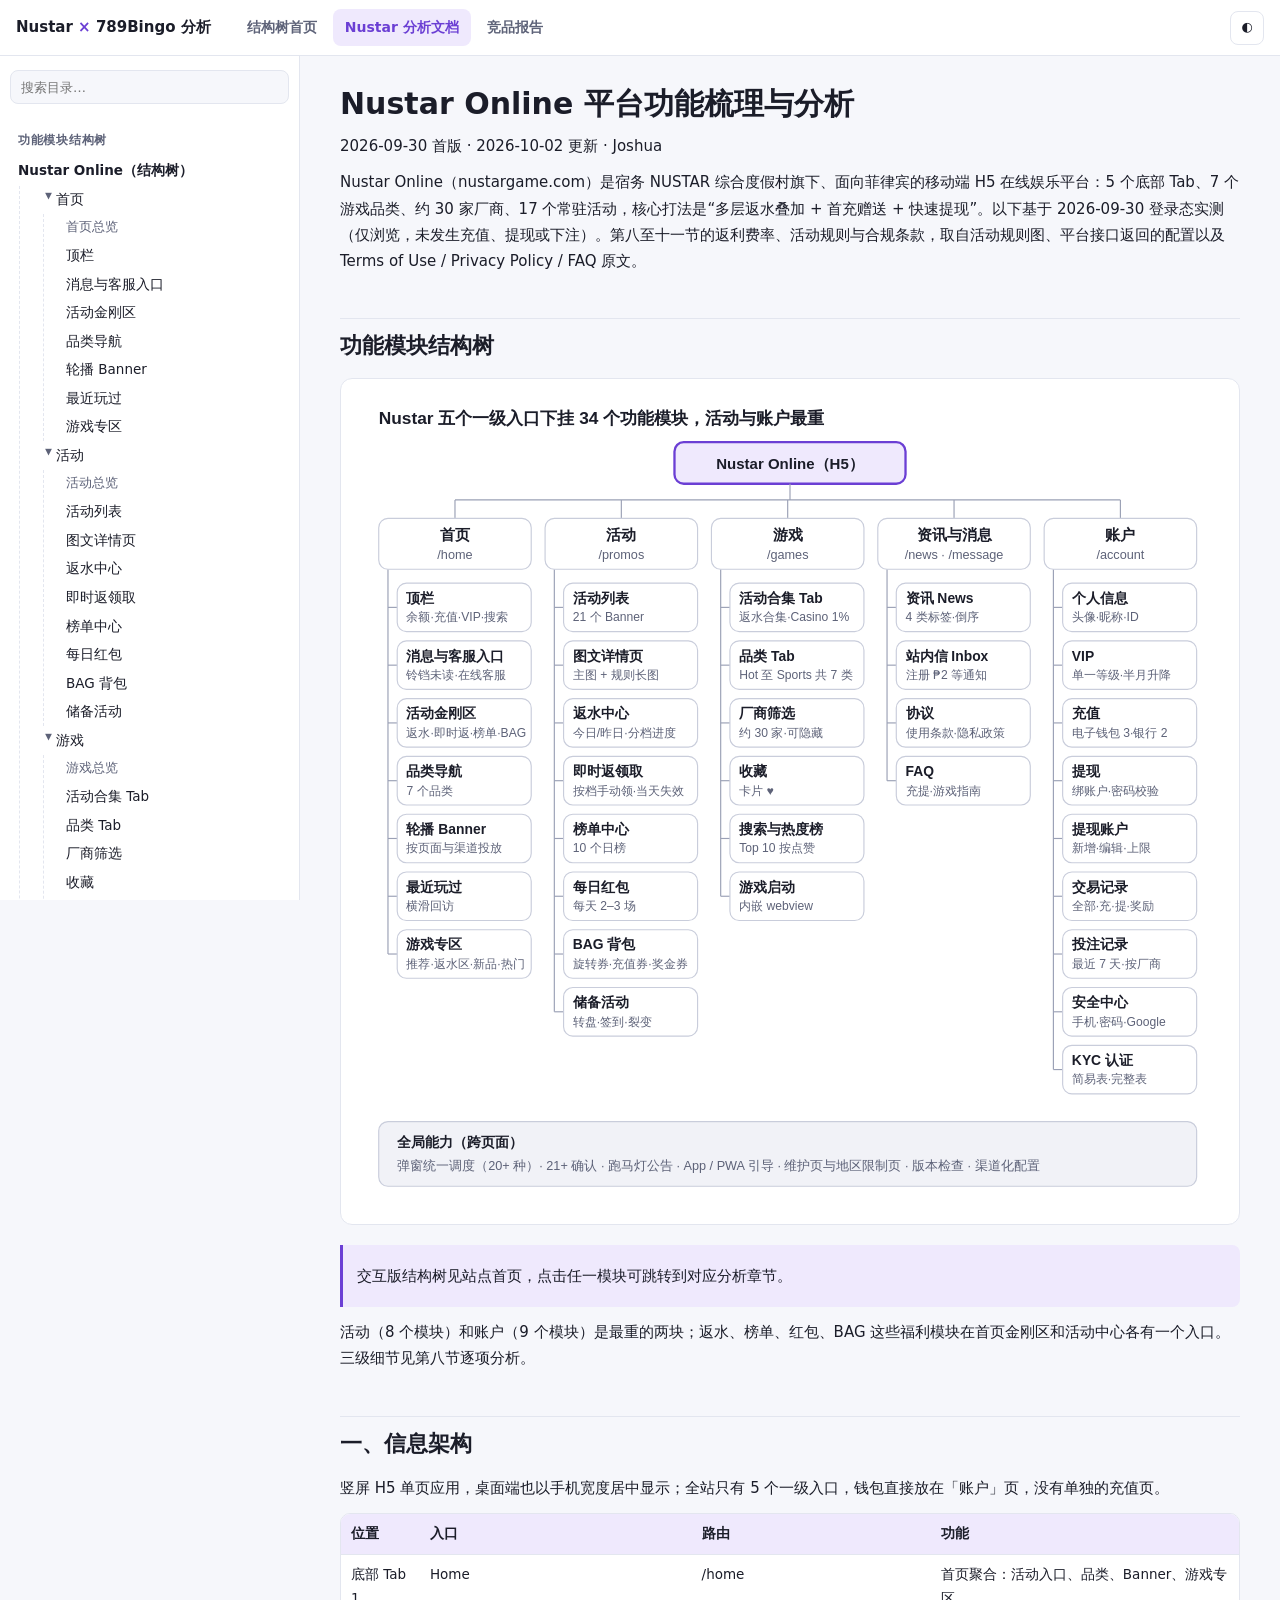
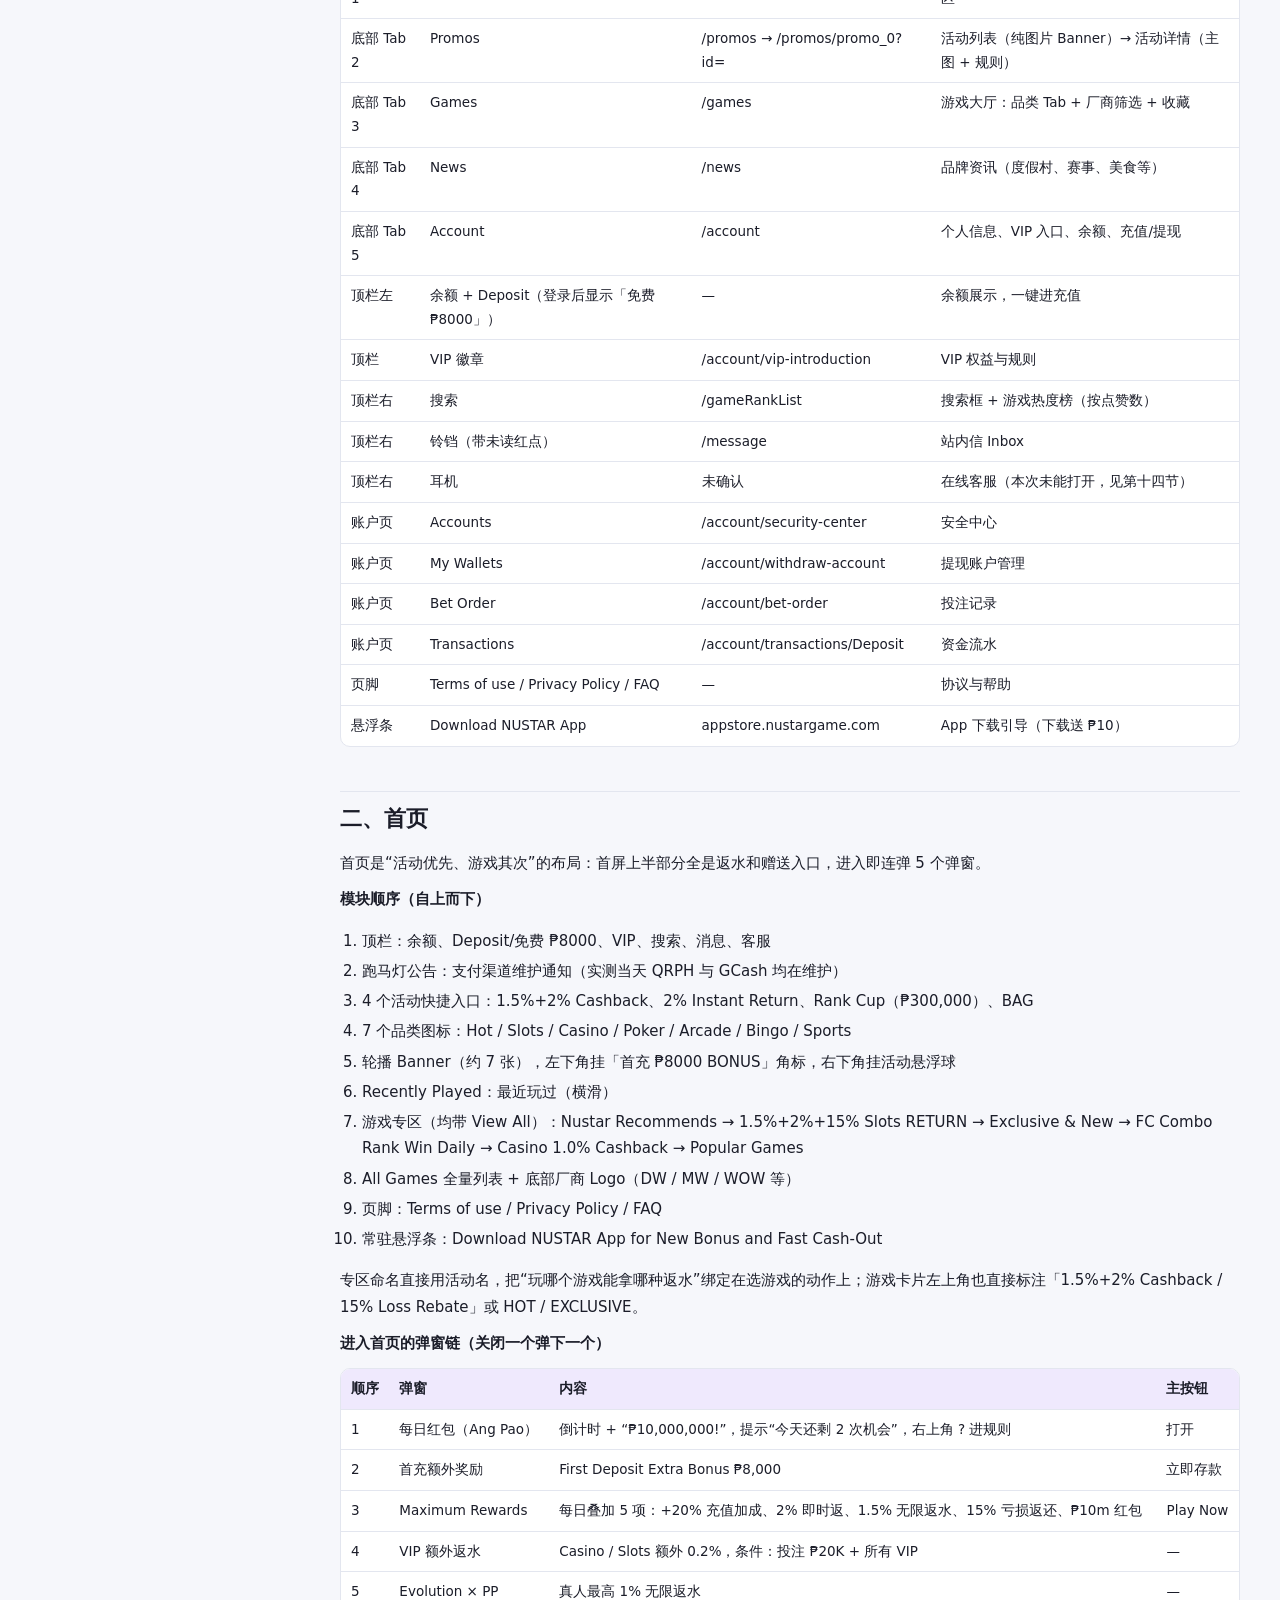
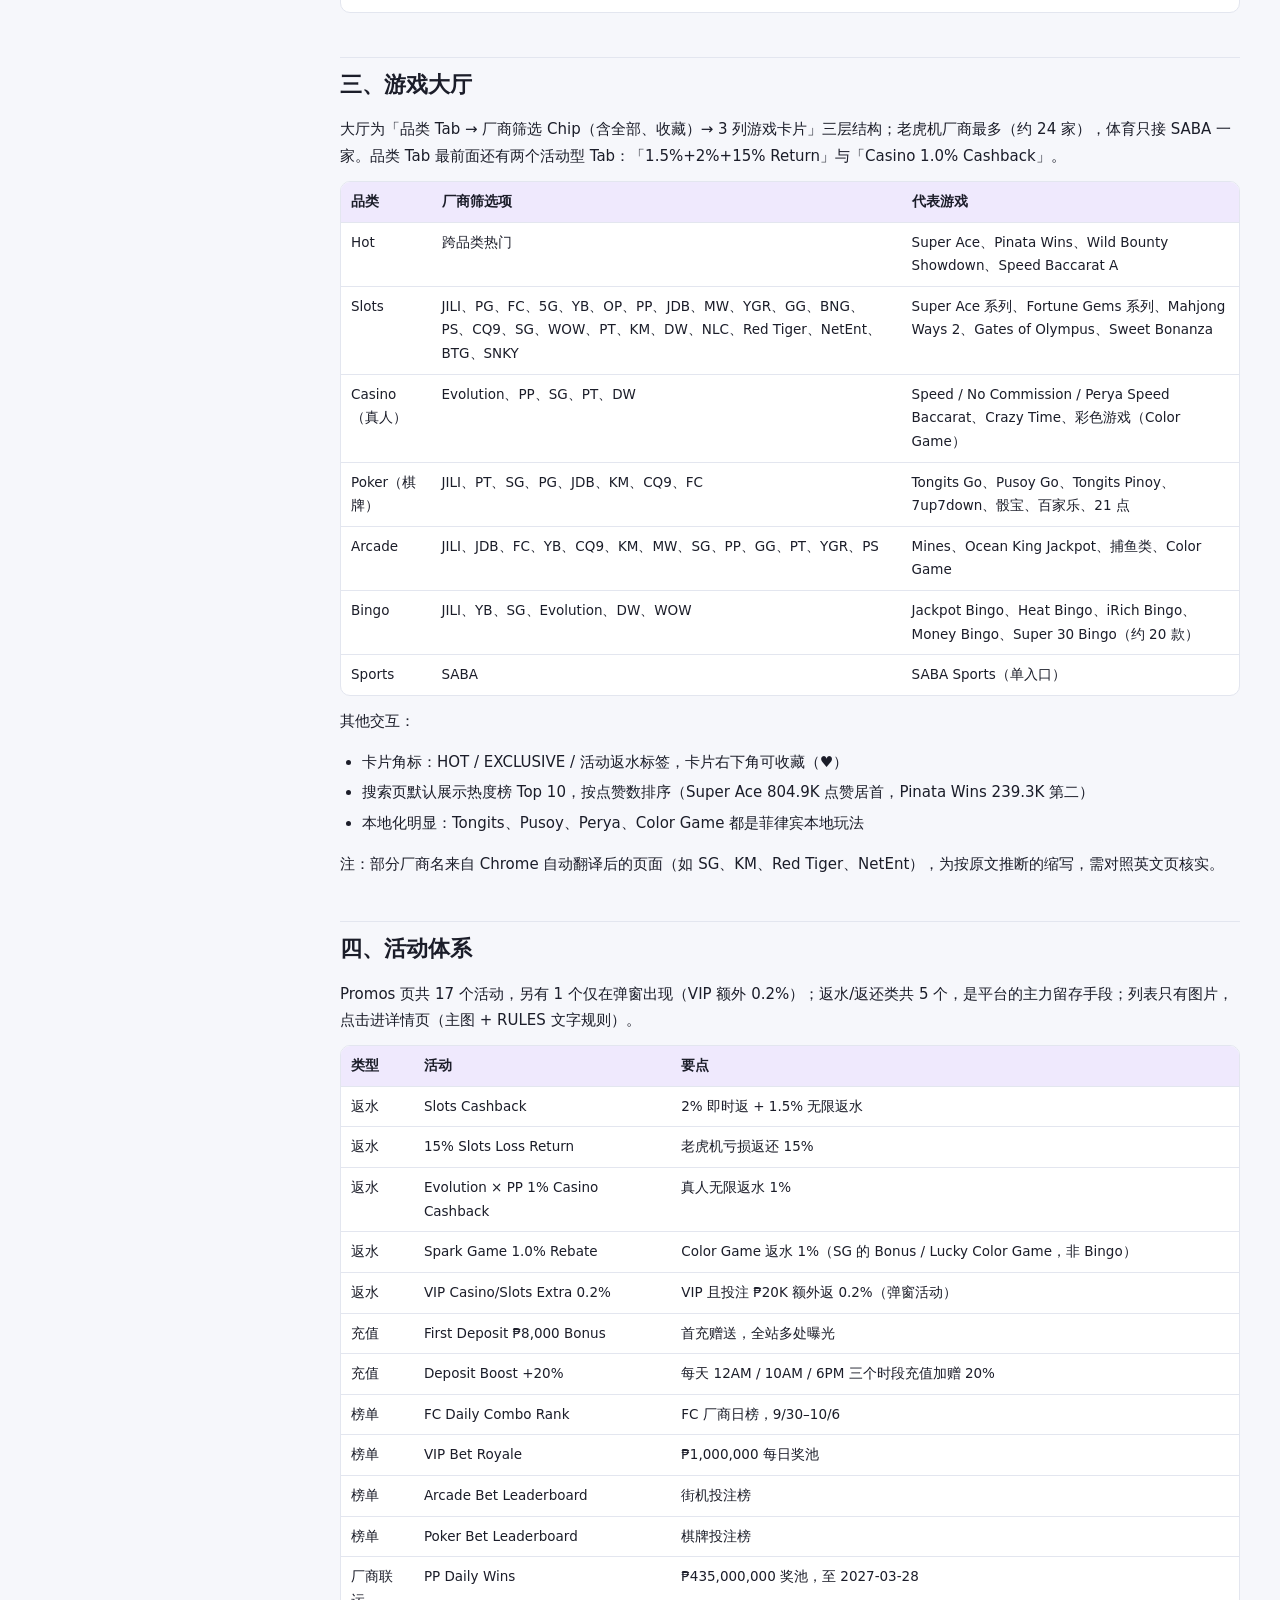
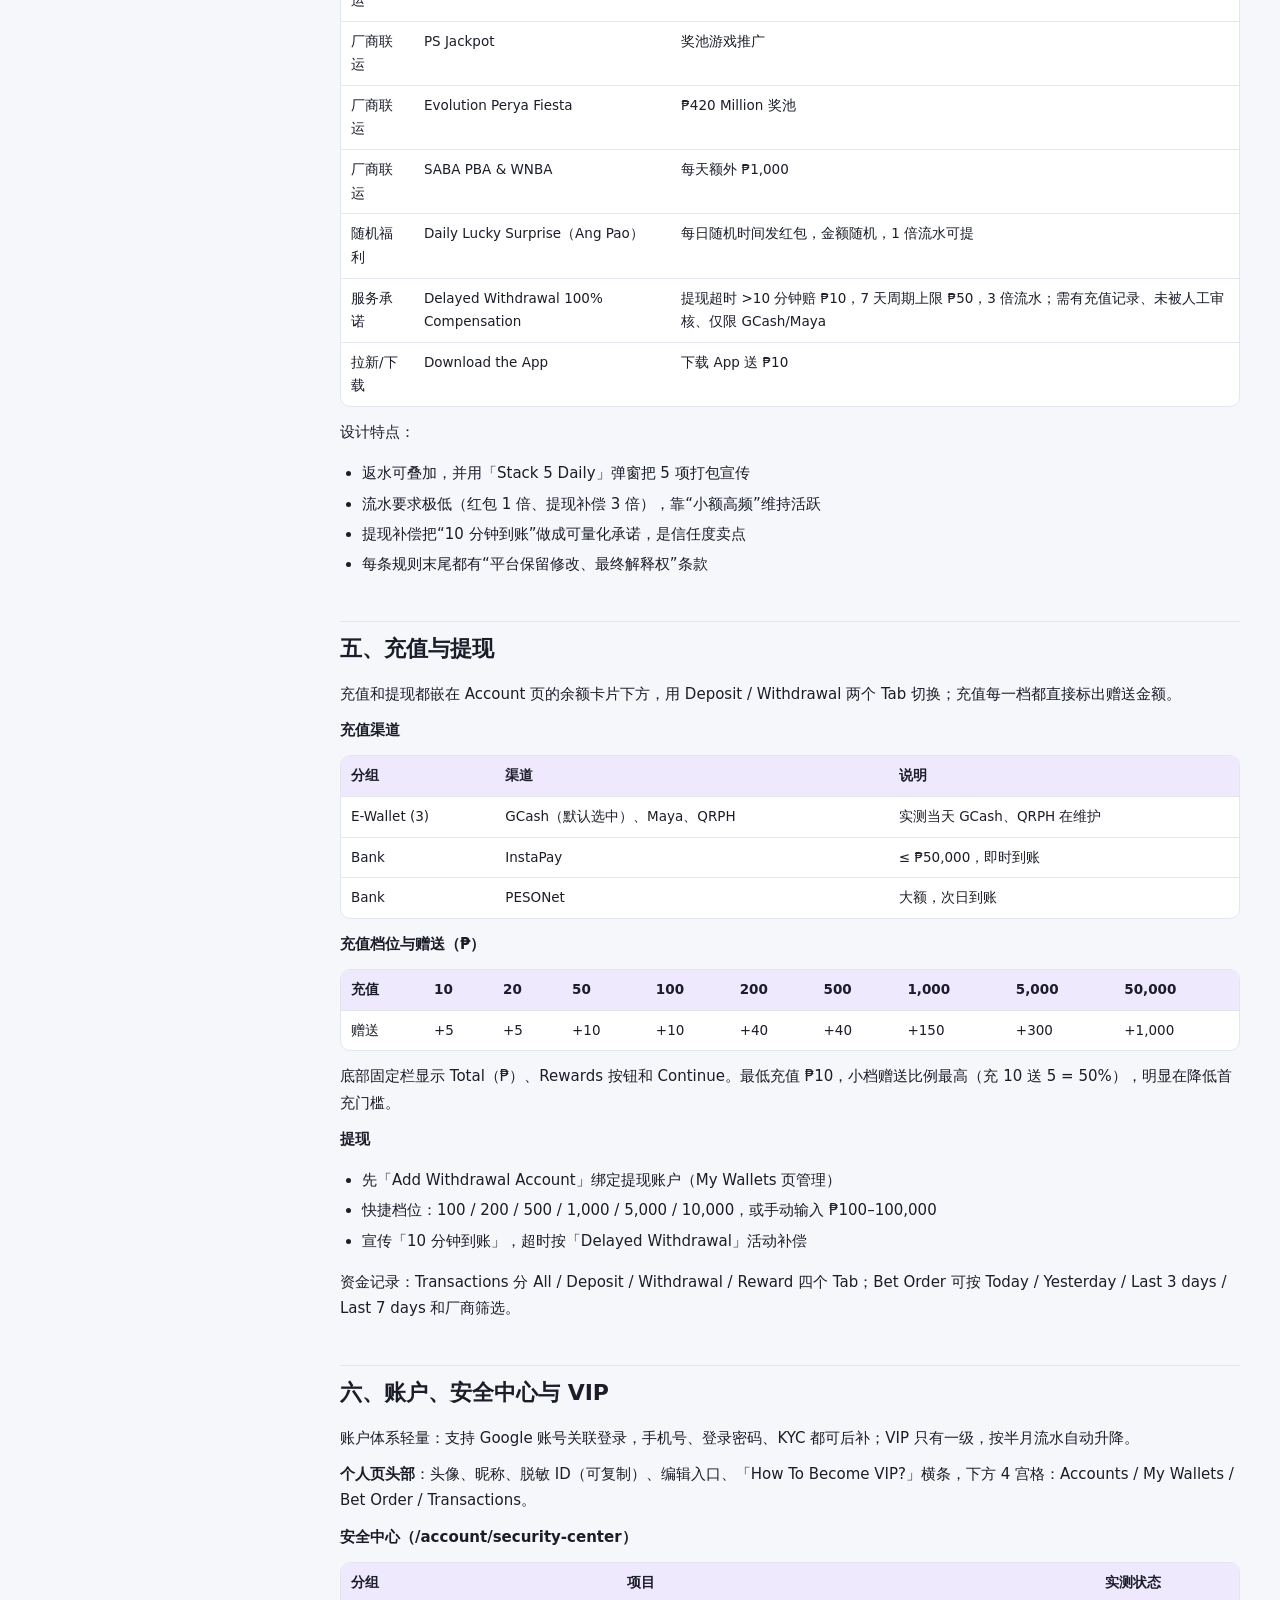
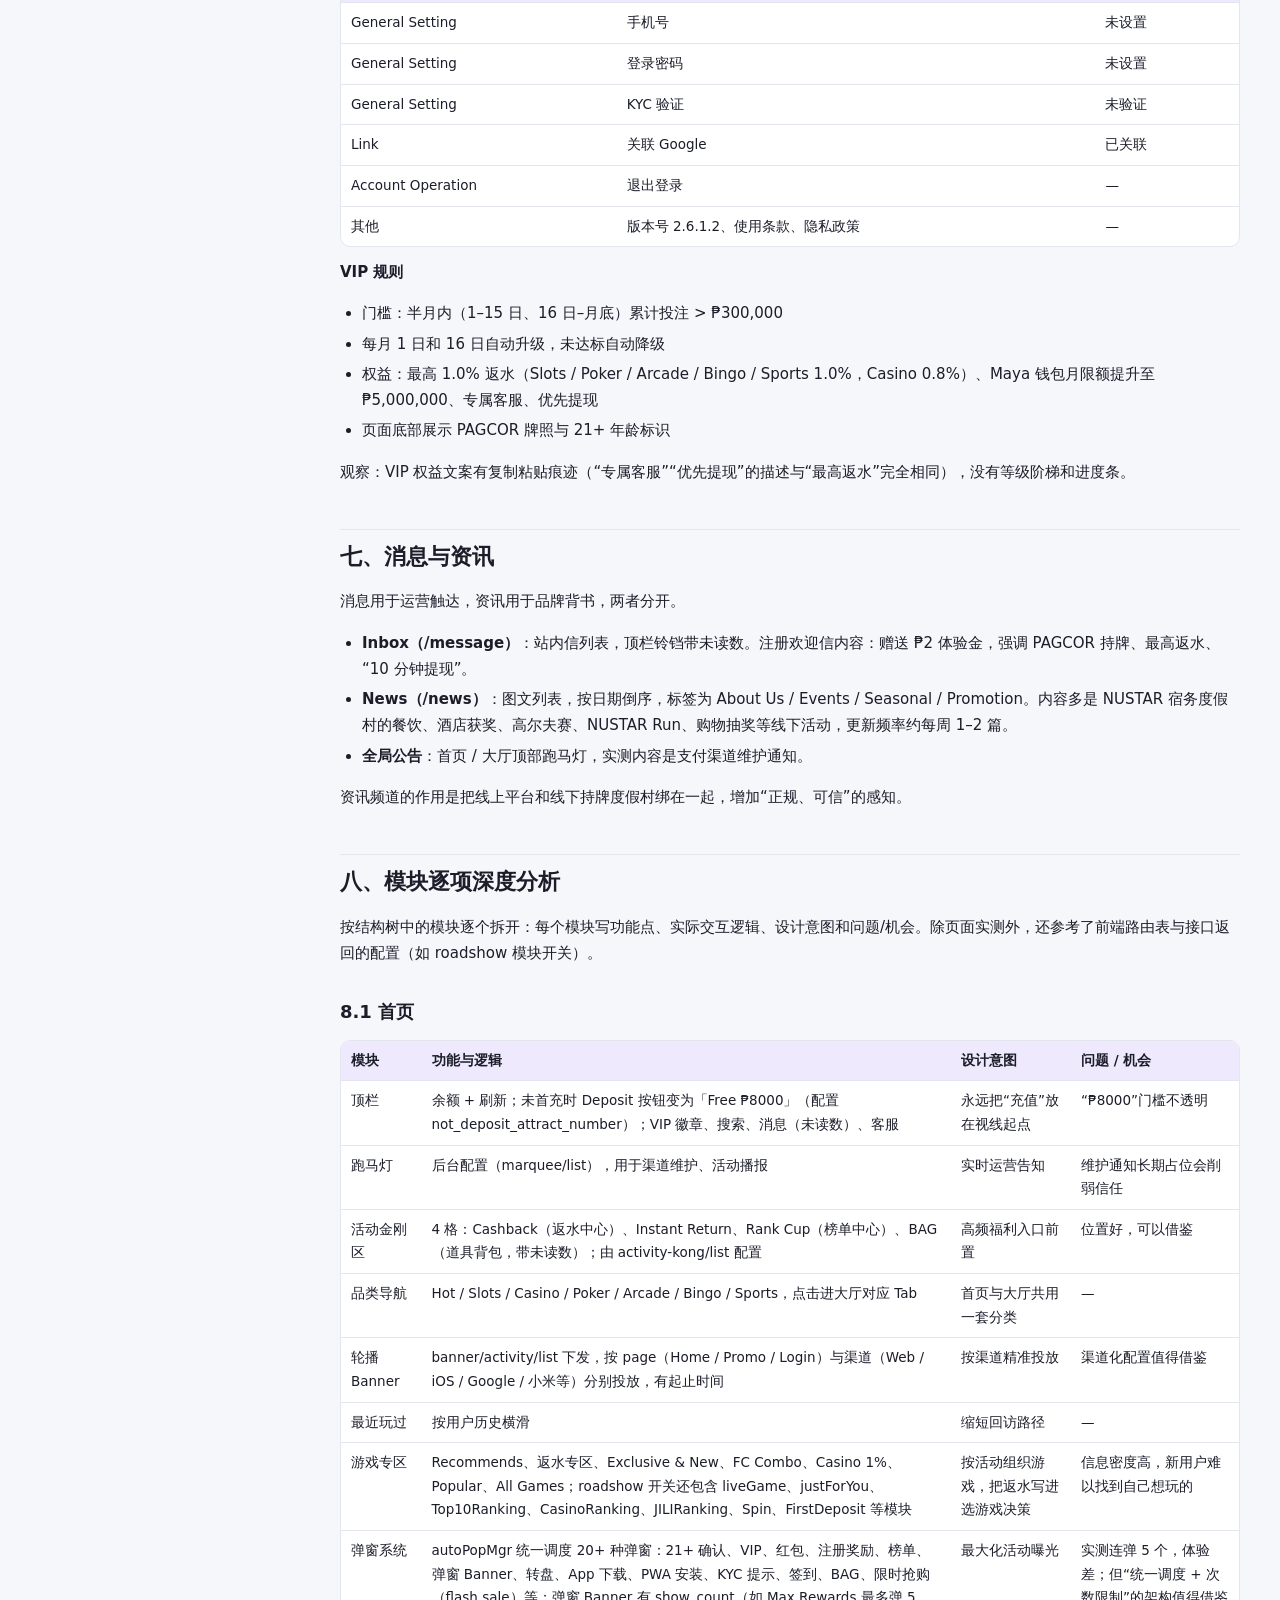
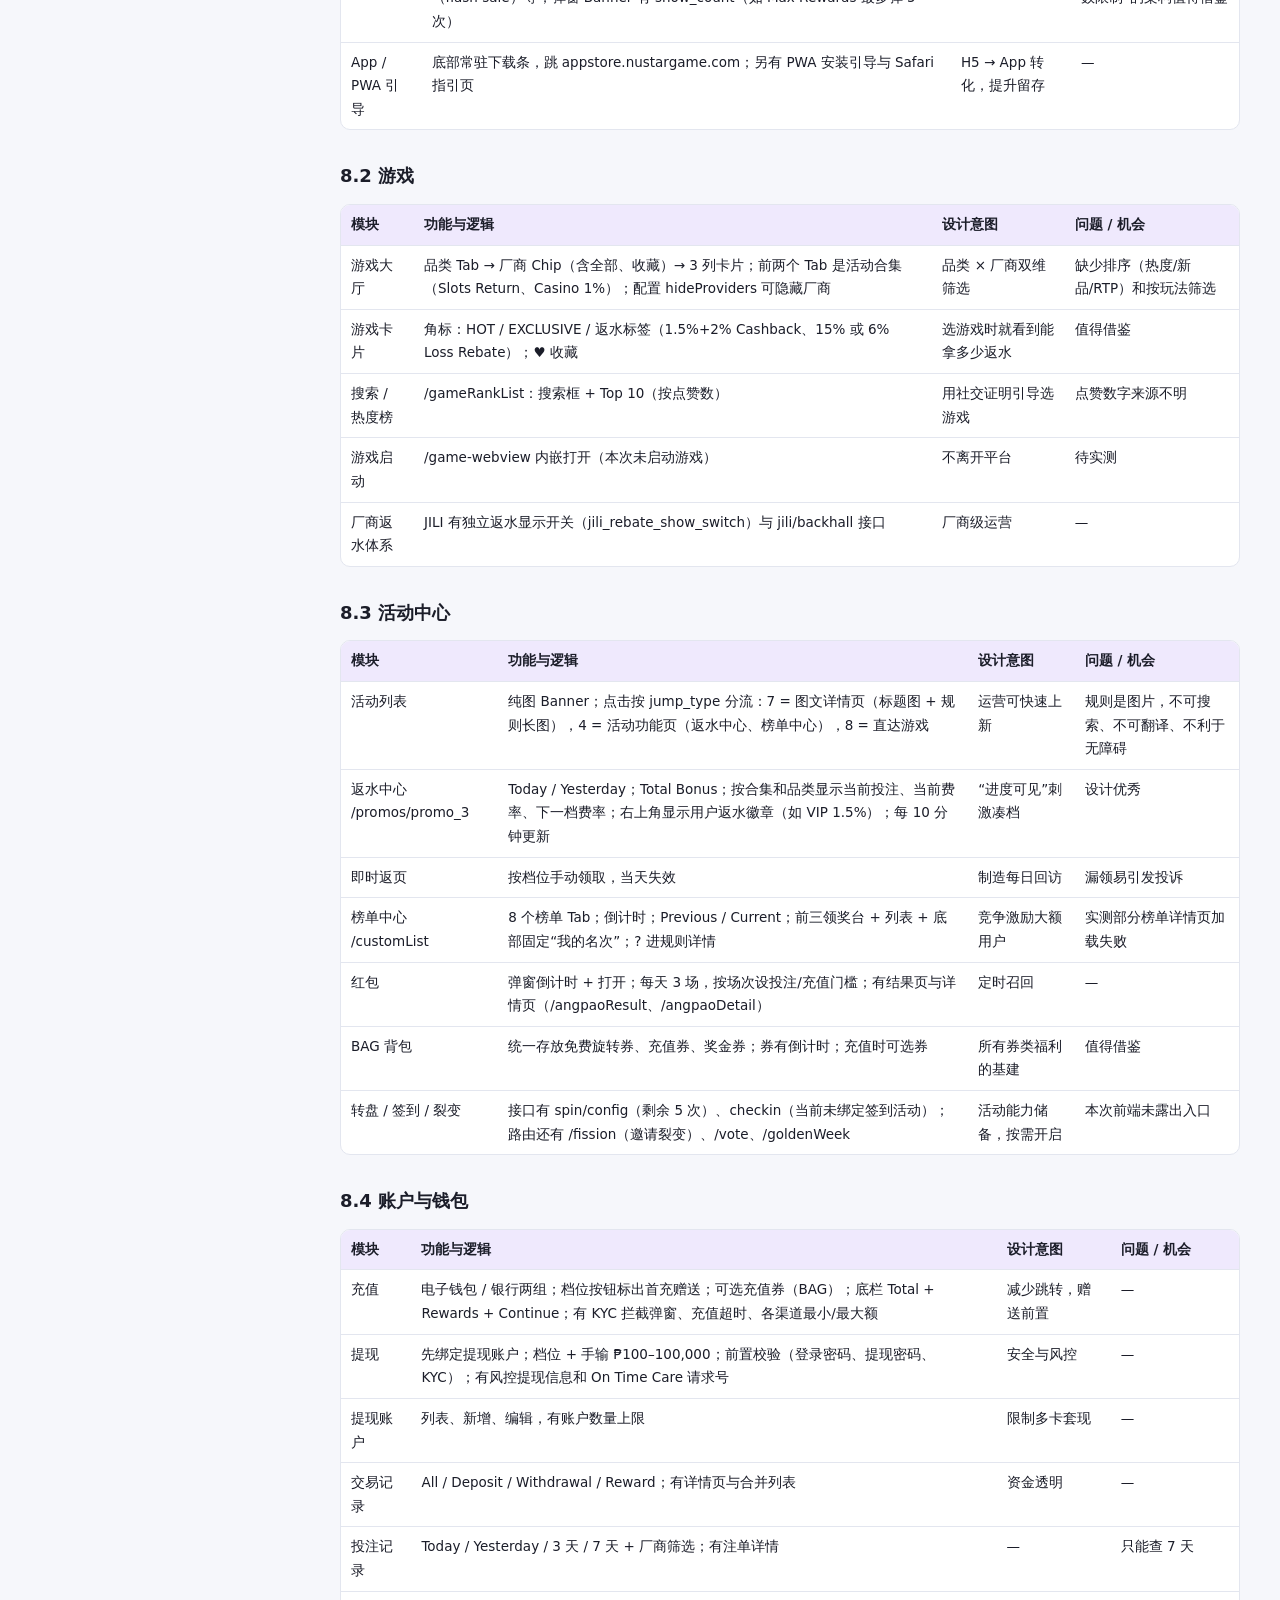
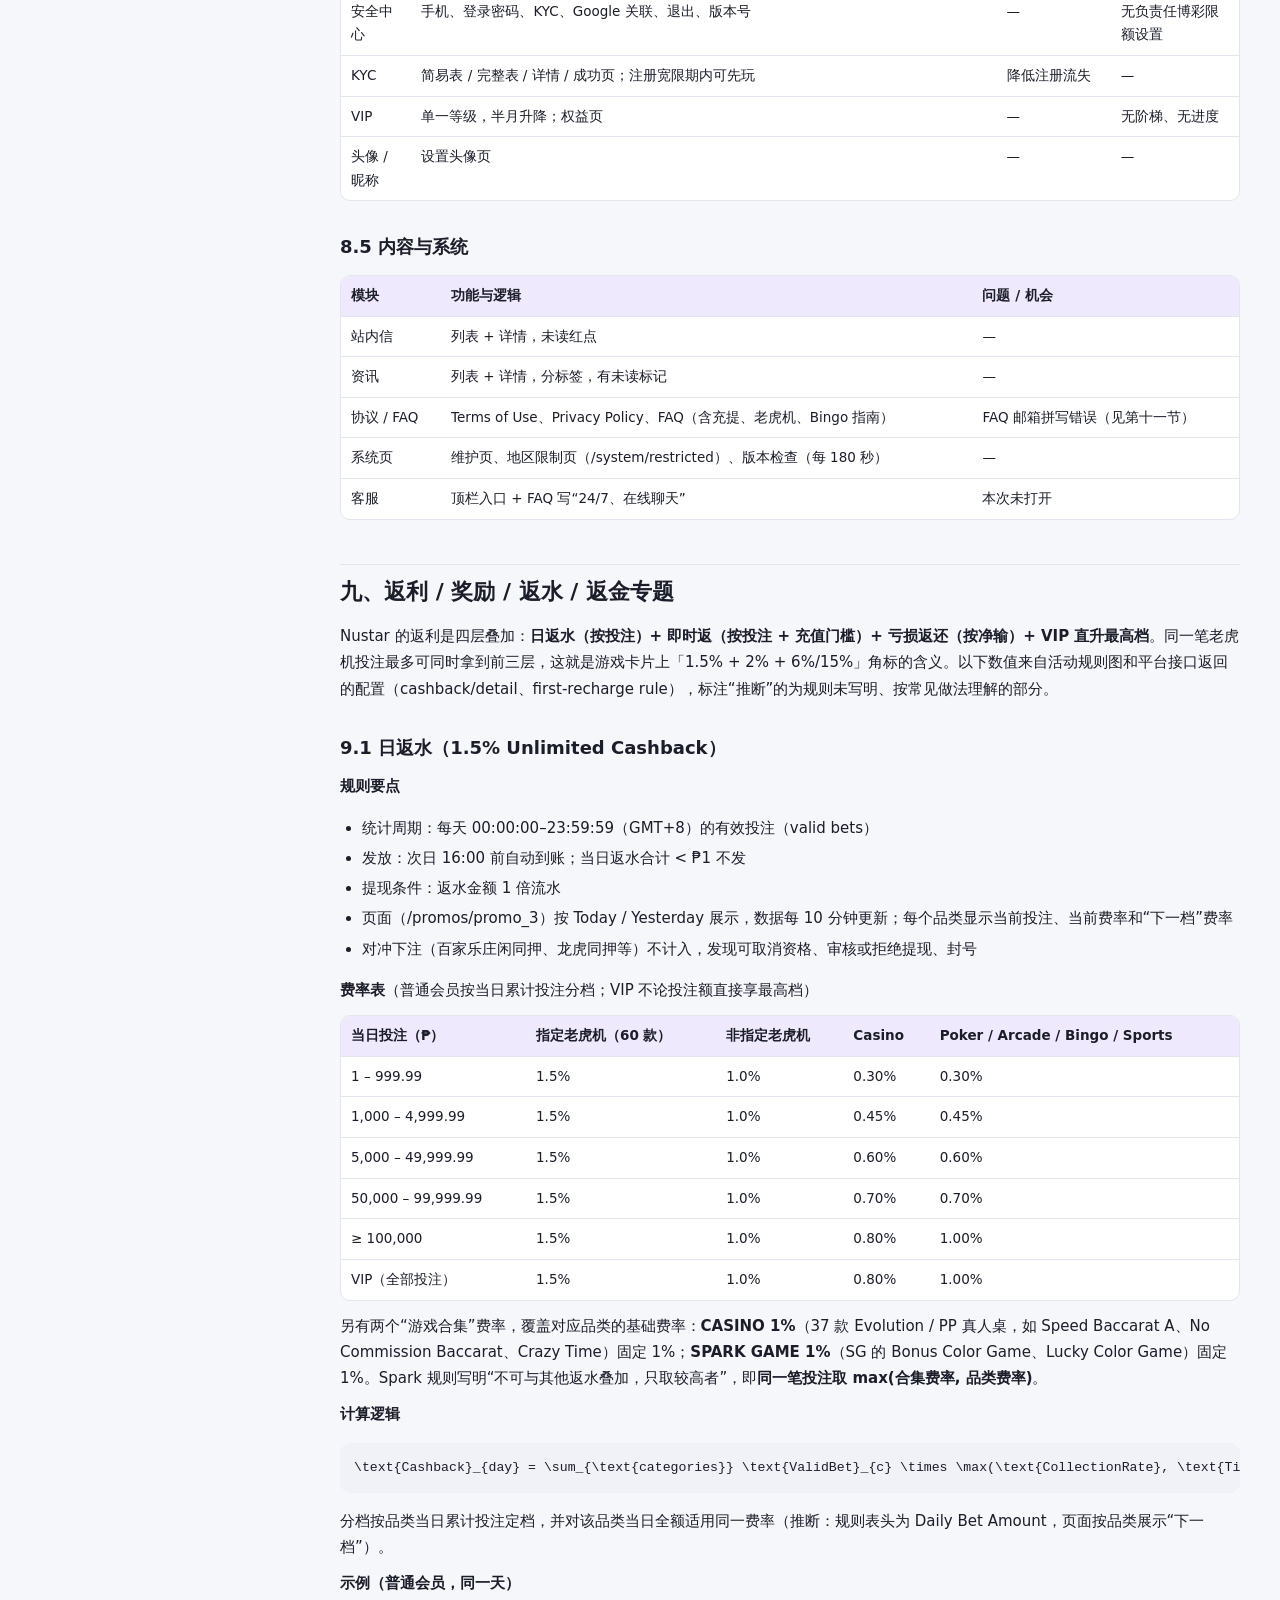
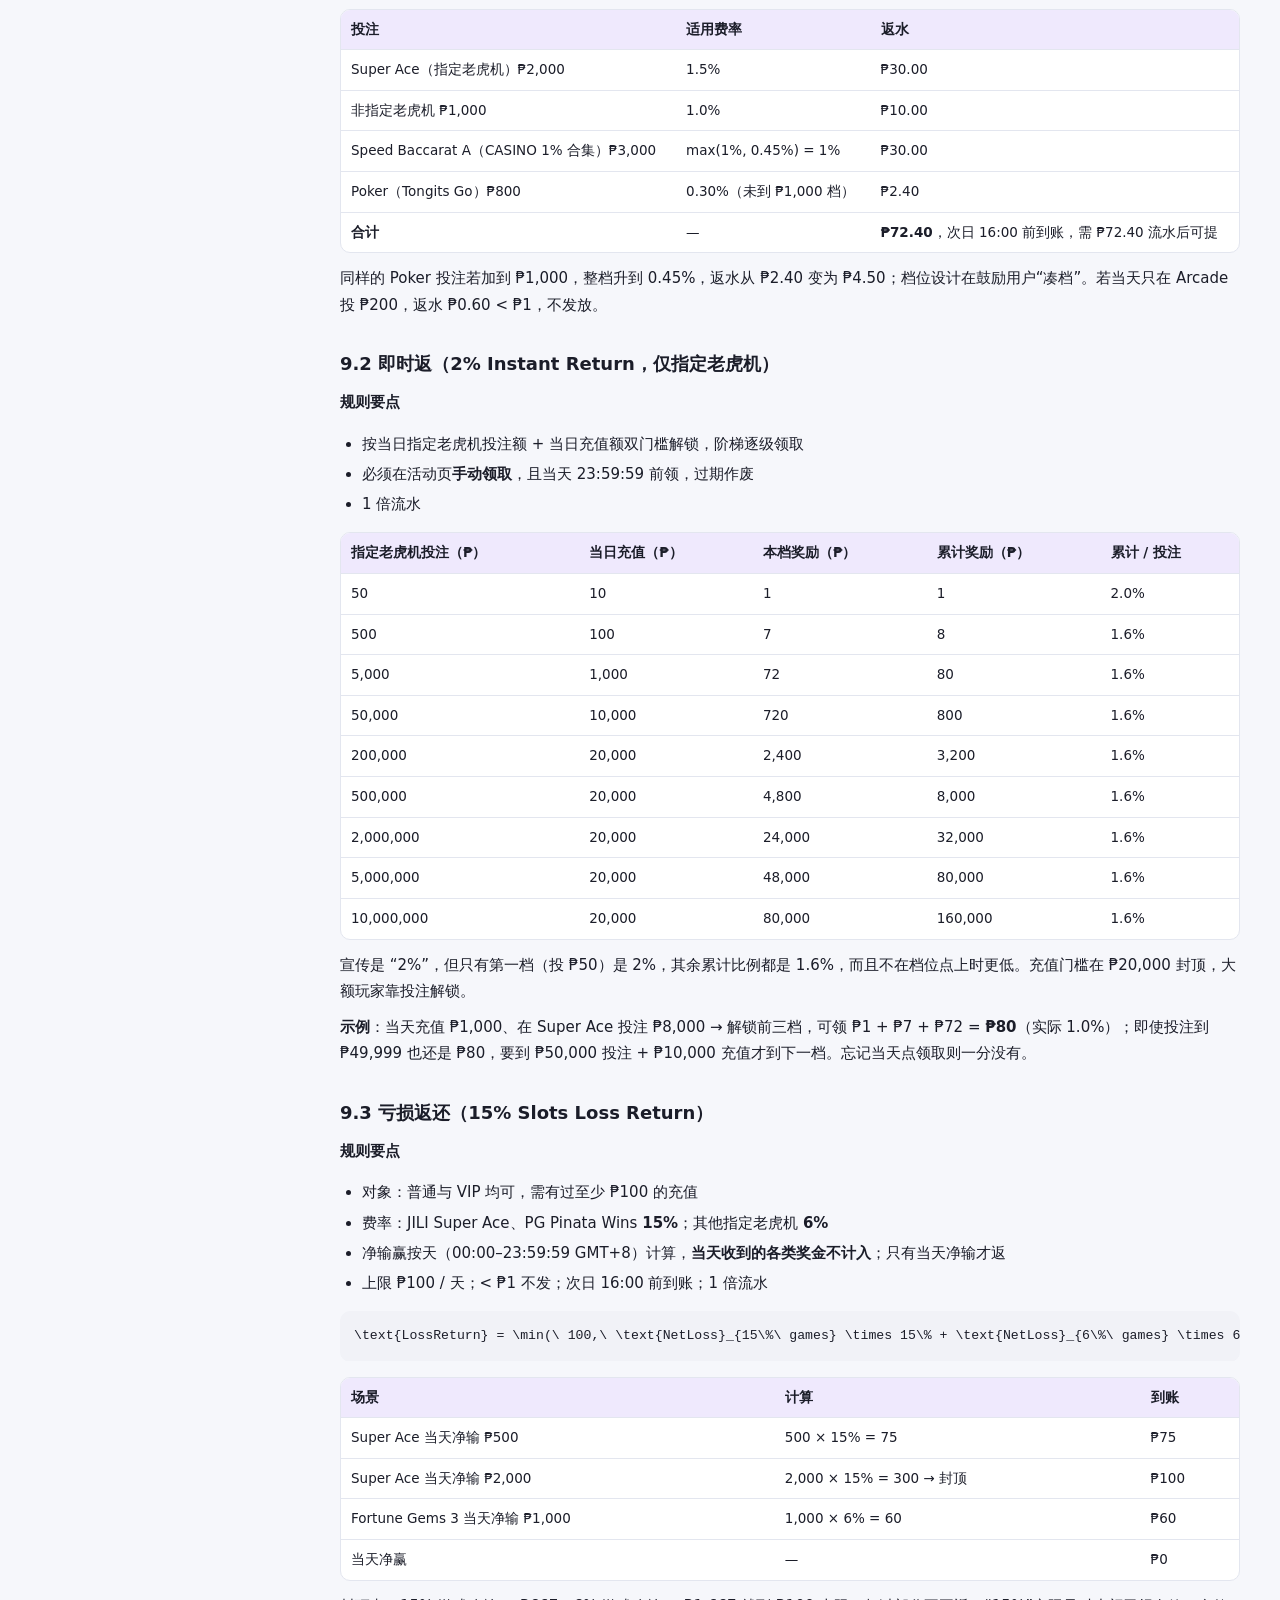
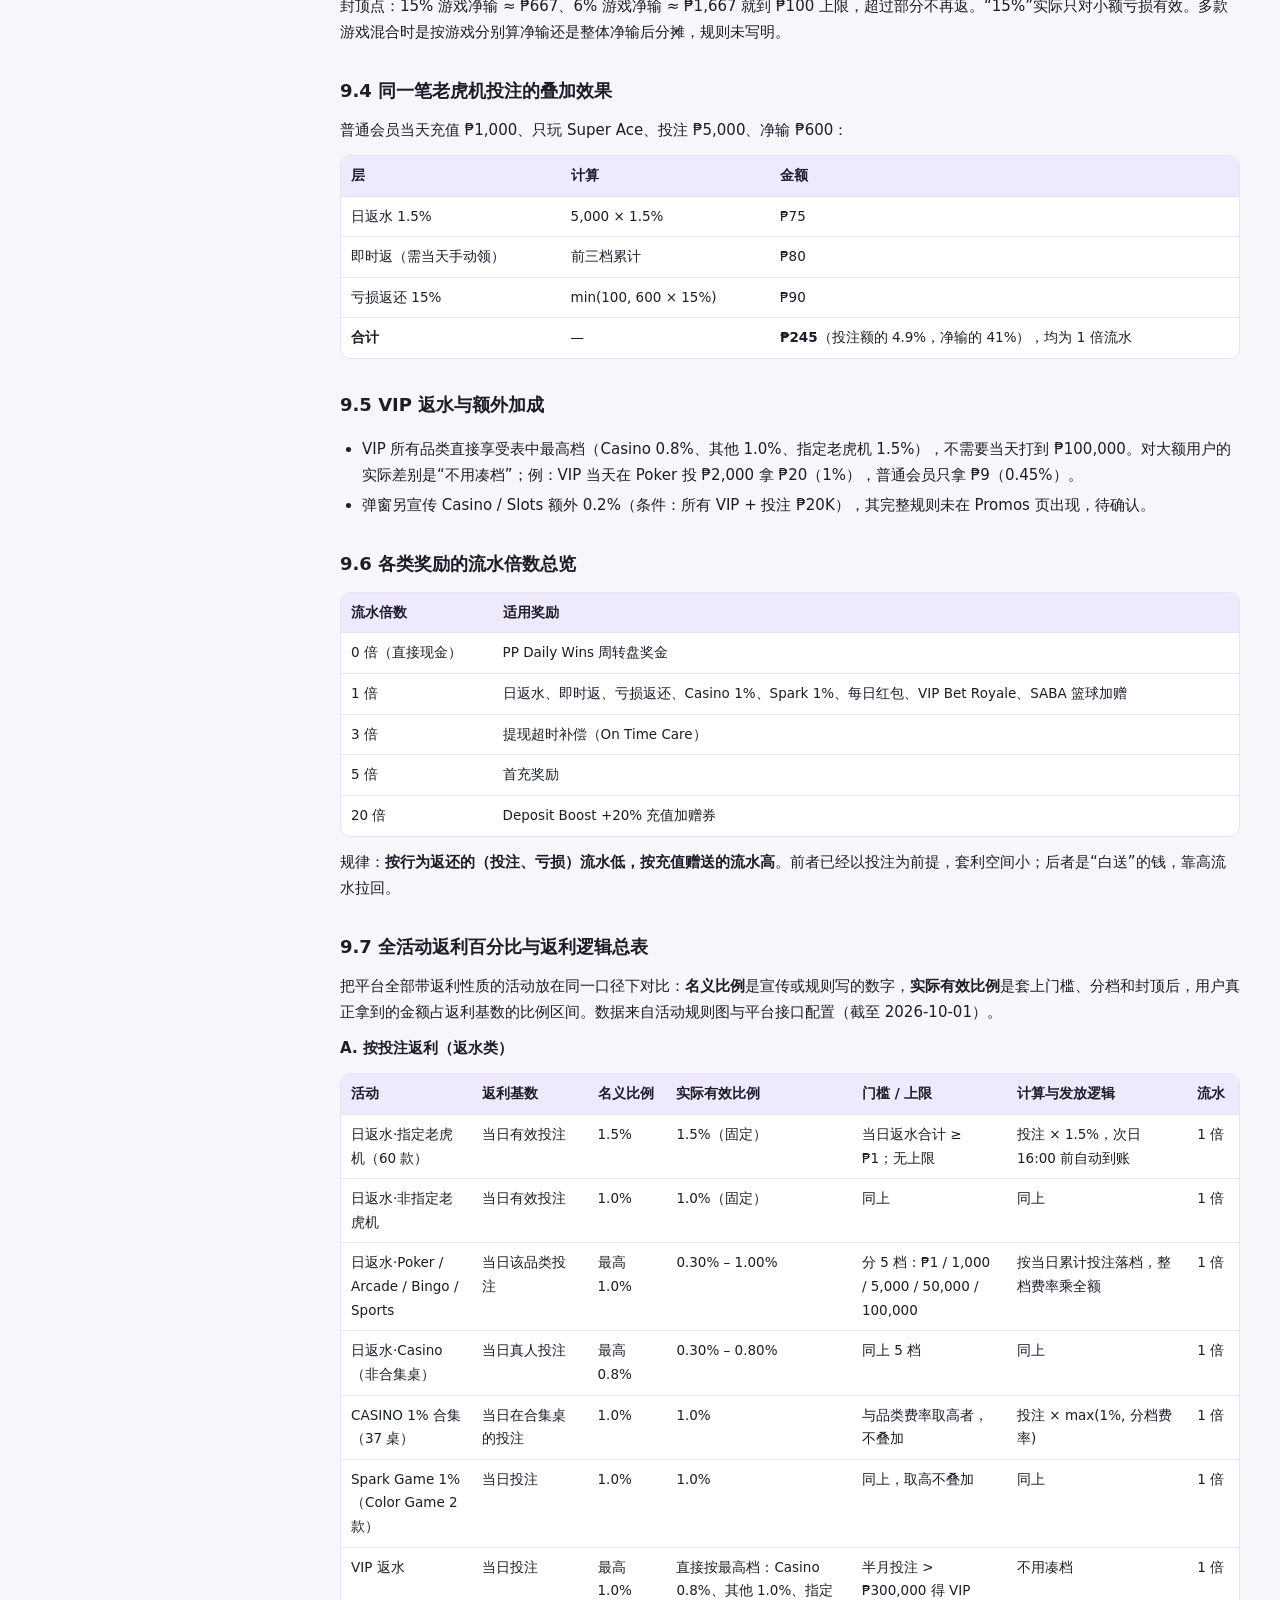
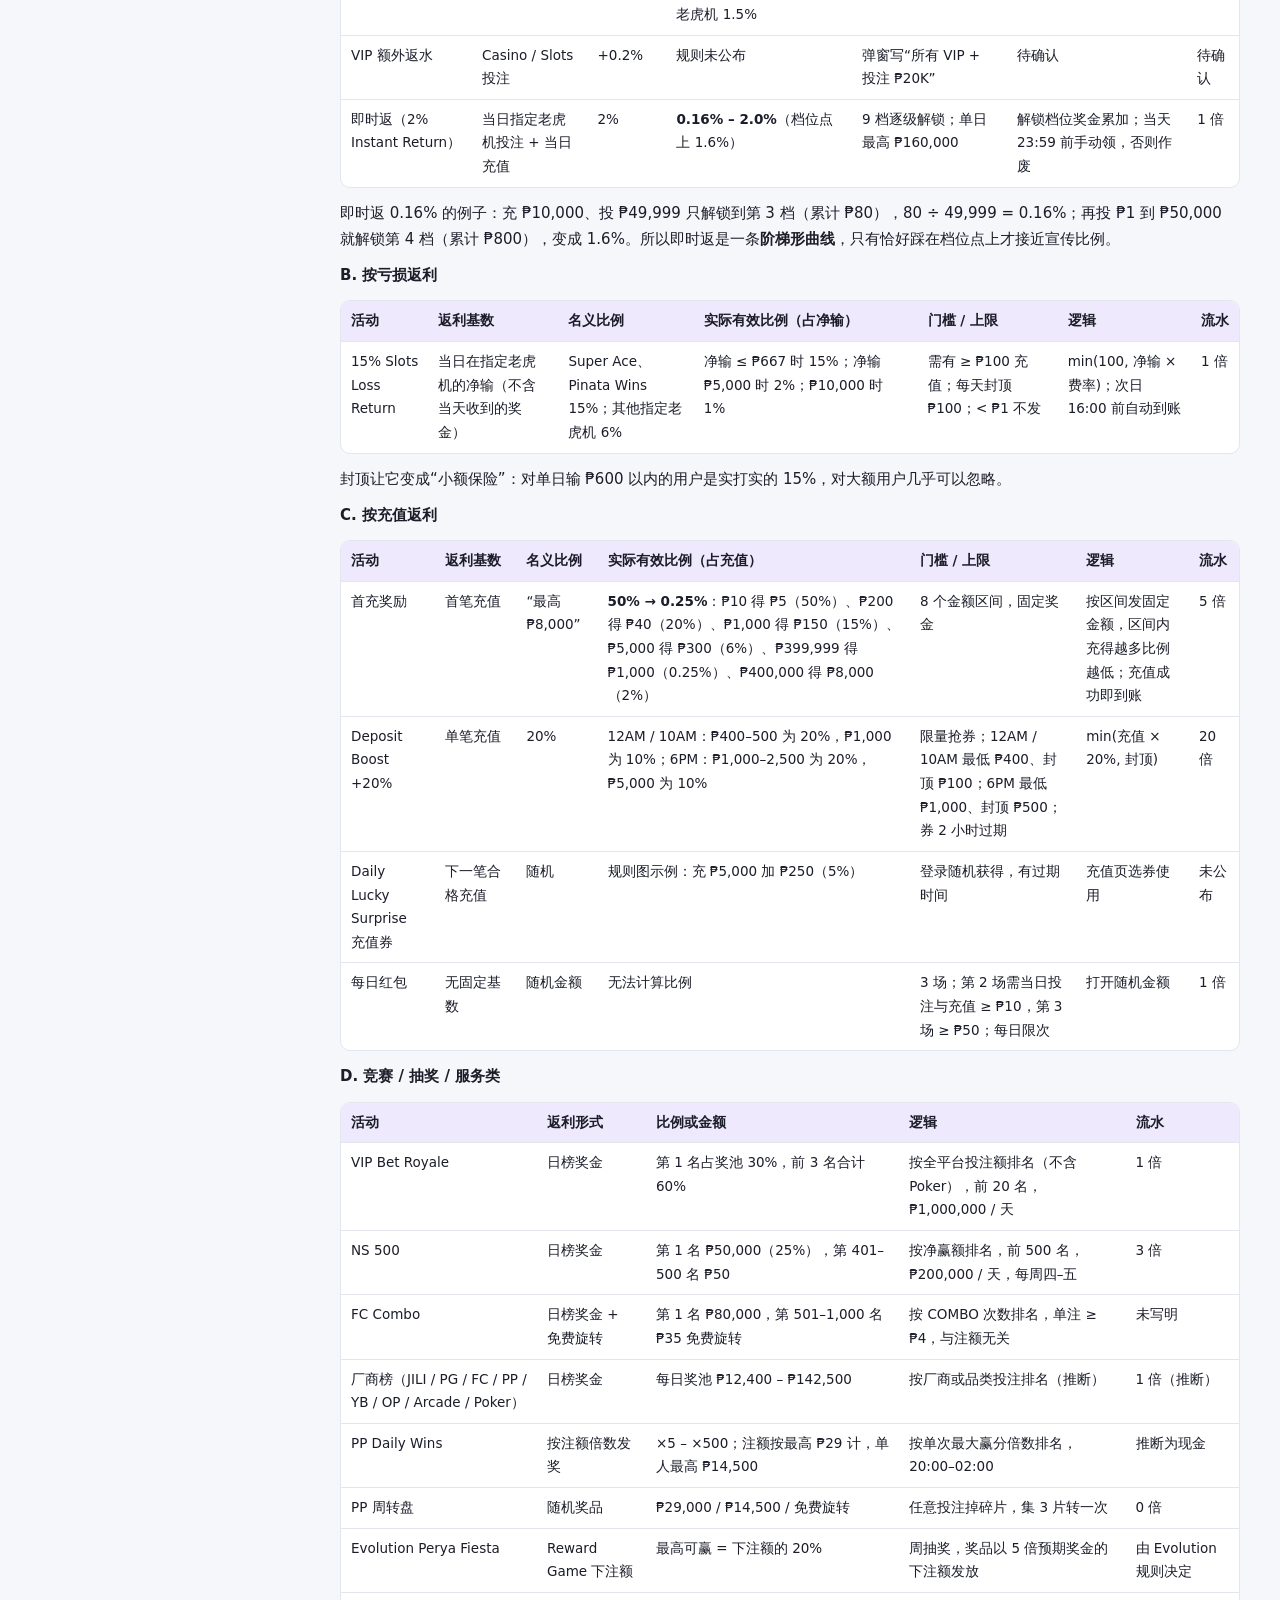
==== commit 30104064: "v1.1 去掉原型" ====
--- a/analysis.html
+++ b/analysis.html
@@ -3,10 +3,10 @@
 <title>Nustar Online 平台功能梳理与分析</title><link rel="stylesheet" href="assets/style.css"></head>
 <body>
 <header class="topbar"><button class="iconbtn" id="menuBtn" aria-label="目录">☰</button>
-<a class="brand" href="index.html">Nustar <span>×</span> 789Bingo 分析</a><nav><a href="index.html" class="">结构树首页</a><a href="analysis.html" class="on">Nustar 分析文档</a><a href="competitor.html" class="">竞品报告</a><a href="prototype.html" class="">新版原型</a></nav><span class="sp"></span>
+<a class="brand" href="index.html">Nustar <span>×</span> 789Bingo 分析</a><nav><a href="index.html" class="">结构树首页</a><a href="analysis.html" class="on">Nustar 分析文档</a><a href="competitor.html" class="">竞品报告</a></nav><span class="sp"></span>
 <button class="iconbtn" id="themeBtn" title="切换深浅色">◐</button></header>
 <div class="wrap"><aside class="side" id="side"><input class="search" id="q" placeholder="搜索目录…">
-<h4>功能模块结构树</h4><ul class="tree"><li class="l1"><a href="index.html">Nustar Online（结构树）</a><ul><li class="l1"><details open><summary><span class="lbl">首页</span></summary><ul><li class="sub"><a href="analysis.html#二首页">首页总览</a></li><li><a href="analysis.html#81-首页" title="余额·充值·VIP·搜索">顶栏</a></li><li><a href="analysis.html#81-首页" title="铃铛未读·在线客服">消息与客服入口</a></li><li><a href="analysis.html#122-金刚区总览" title="返水·即时返·榜单·BAG">活动金刚区</a></li><li><a href="analysis.html#81-首页" title="7 个品类">品类导航</a></li><li><a href="analysis.html#81-首页" title="按页面与渠道投放">轮播 Banner</a></li><li><a href="analysis.html#81-首页" title="横滑回访">最近玩过</a></li><li><a href="analysis.html#128-首页深度分析不同游戏的返利机制10-01-抓取" title="推荐·返水区·新品·热门">游戏专区</a></li></ul></details></li><li class="l1"><details open><summary><span class="lbl">活动</span></summary><ul><li class="sub"><a href="analysis.html#四活动体系">活动总览</a></li><li><a href="analysis.html#四活动体系" title="21 个 Banner">活动列表</a></li><li><a href="analysis.html#83-活动中心" title="主图 + 规则长图">图文详情页</a></li><li><a href="analysis.html#123a-返水中心专项真实数据拆解2026-10-01-抓取" title="今日/昨日·分档进度">返水中心</a></li><li><a href="analysis.html#124a-即时返专项真实数据拆解2026-10-01-抓取" title="按档手动领·当天失效">即时返领取</a></li><li><a href="analysis.html#125a-榜单中心专项真实榜单数据拆解2026-10-01-抓取" title="10 个日榜">榜单中心</a></li><li><a href="analysis.html#103-每日红包daily-ang-pao-rush" title="每天 2–3 场">每日红包</a></li><li><a href="analysis.html#126a-bag-专项真实数据拆解2026-10-01-抓取" title="旋转券·充值券·奖金券">BAG 背包</a></li><li><a href="analysis.html#108-用户推荐奖励邀请裂变bonus-chest-助力开宝箱" title="转盘·签到·裂变">储备活动</a></li></ul></details></li><li class="l1"><details open><summary><span class="lbl">游戏</span></summary><ul><li class="sub"><a href="analysis.html#三游戏大厅">游戏总览</a></li><li><a href="analysis.html#三游戏大厅" title="返水合集·Casino 1%">活动合集 Tab</a></li><li><a href="analysis.html#三游戏大厅" title="Hot 至 Sports 共 7 类">品类 Tab</a></li><li><a href="analysis.html#三游戏大厅" title="约 30 家·可隐藏">厂商筛选</a></li><li><a href="analysis.html#82-游戏" title="卡片 ♥">收藏</a></li><li><a href="analysis.html#82-游戏" title="Top 10 按点赞">搜索与热度榜</a></li><li><a href="analysis.html#82-游戏" title="内嵌 webview">游戏启动</a></li></ul></details></li><li class="l1"><details open><summary><span class="lbl">资讯与消息</span></summary><ul><li class="sub"><a href="analysis.html#七消息与资讯">资讯与消息总览</a></li><li><a href="analysis.html#七消息与资讯" title="4 类标签·倒序">资讯 News</a></li><li><a href="analysis.html#七消息与资讯" title="注册 ₱2 等通知">站内信 Inbox</a></li><li><a href="analysis.html#十一平台规则与合规分析" title="使用条款·隐私政策">协议</a></li><li><a href="analysis.html#119-合规与文案风险点" title="充提·游戏指南">FAQ</a></li></ul></details></li><li class="l1"><details open><summary><span class="lbl">账户</span></summary><ul><li class="sub"><a href="analysis.html#六账户安全中心与-vip">账户总览</a></li><li><a href="analysis.html#六账户安全中心与-vip" title="头像·昵称·ID">个人信息</a></li><li><a href="analysis.html#95-vip-返水与额外加成" title="单一等级·半月升降">VIP</a></li><li><a href="analysis.html#五充值与提现" title="电子钱包 3·银行 2">充值</a></li><li><a href="analysis.html#115-提现规则" title="绑账户·密码校验">提现</a></li><li><a href="analysis.html#84-账户与钱包" title="新增·编辑·上限">提现账户</a></li><li><a href="analysis.html#84-账户与钱包" title="全部·充·提·奖励">交易记录</a></li><li><a href="analysis.html#84-账户与钱包" title="最近 7 天·按厂商">投注记录</a></li><li><a href="analysis.html#六账户安全中心与-vip" title="手机·密码·Google">安全中心</a></li><li><a href="analysis.html#113-kyc-实名认证" title="简易表·完整表">KYC 认证</a></li></ul></details></li></ul></li></ul><h4>文档目录</h4><ul class="tree"><li class="l1"><a href="analysis.html#功能模块结构树">功能模块结构树</a></li><li class="l1"><a href="analysis.html#一信息架构">一、信息架构</a></li><li class="l1"><a href="analysis.html#二首页">二、首页</a></li><li class="l1"><a href="analysis.html#三游戏大厅">三、游戏大厅</a></li><li class="l1"><a href="analysis.html#四活动体系">四、活动体系</a></li><li class="l1"><a href="analysis.html#五充值与提现">五、充值与提现</a></li><li class="l1"><a href="analysis.html#六账户安全中心与-vip">六、账户、安全中心与 VIP</a></li><li class="l1"><a href="analysis.html#七消息与资讯">七、消息与资讯</a></li><li class="l1"><details><summary><span class="lbl"><a href="analysis.html#八模块逐项深度分析" style="display:inline;padding:0">八、模块逐项深度分析</a></span></summary><ul><li class="sub"><a href="analysis.html#81-首页">8.1 首页</a></li><li class="sub"><a href="analysis.html#82-游戏">8.2 游戏</a></li><li class="sub"><a href="analysis.html#83-活动中心">8.3 活动中心</a></li><li class="sub"><a href="analysis.html#84-账户与钱包">8.4 账户与钱包</a></li><li class="sub"><a href="analysis.html#85-内容与系统">8.5 内容与系统</a></li></ul></details></li><li class="l1"><details><summary><span class="lbl"><a href="analysis.html#九返利-奖励-返水-返金专题" style="display:inline;padding:0">九、返利 / 奖励 / 返水 / 返金专题</a></span></summary><ul><li class="sub"><a href="analysis.html#91-日返水15-unlimited-cashback">9.1 日返水（1.5% Unlimited Cashback）</a></li><li class="sub"><a href="analysis.html#92-即时返2-instant-return仅指定老虎机">9.2 即时返（2% Instant Return，仅指定老虎机）</a></li><li class="sub"><a href="analysis.html#93-亏损返还15-slots-loss-return">9.3 亏损返还（15% Slots Loss Return）</a></li><li class="sub"><a href="analysis.html#94-同一笔老虎机投注的叠加效果">9.4 同一笔老虎机投注的叠加效果</a></li><li class="sub"><a href="analysis.html#95-vip-返水与额外加成">9.5 VIP 返水与额外加成</a></li><li class="sub"><a href="analysis.html#96-各类奖励的流水倍数总览">9.6 各类奖励的流水倍数总览</a></li><li class="sub"><a href="analysis.html#97-全活动返利百分比与返利逻辑总表">9.7 全活动返利百分比与返利逻辑总表</a></li><li class="sub"><a href="analysis.html#98-扣除流水成本后的真实价值估算">9.8 扣除流水成本后的真实价值（估算）</a></li><li class="sub"><a href="analysis.html#99-三类典型用户的综合返利模拟">9.9 三类典型用户的综合返利模拟</a></li></ul></details></li><li class="l1"><details><summary><span class="lbl"><a href="analysis.html#十活动深度分析" style="display:inline;padding:0">十、活动深度分析</a></span></summary><ul><li class="sub"><a href="analysis.html#101-首充奖励deposit-and-get-up-to-8000">10.1 首充奖励（Deposit and get up to ₱8,000）</a></li><li class="sub"><a href="analysis.html#102-deposit-boost-20定时抢充值加赠券">10.2 Deposit Boost +20%（定时抢充值加赠券）</a></li><li class="sub"><a href="analysis.html#103-每日红包daily-ang-pao-rush">10.3 每日红包（Daily Ang Pao Rush）</a></li><li class="sub"><a href="analysis.html#104-daily-lucky-surprise登录送券-bag-道具背包">10.4 Daily Lucky Surprise（登录送券 + BAG 道具背包）</a></li><li class="sub"><a href="analysis.html#105-榜单类rank-cup-leaderboard">10.5 榜单类（Rank Cup / Leaderboard）</a></li><li class="sub"><a href="analysis.html#106-厂商联运活动">10.6 厂商联运活动</a></li><li class="sub"><a href="analysis.html#107-服务承诺与拉新类">10.7 服务承诺与拉新类</a></li><li class="sub"><a href="analysis.html#108-用户推荐奖励邀请裂变bonus-chest-助力开宝箱">10.8 用户推荐奖励（邀请裂变：Bonus Chest 助力开宝箱）</a></li></ul></details></li><li class="l1"><details><summary><span class="lbl"><a href="analysis.html#十一平台规则与合规分析" style="display:inline;padding:0">十一、平台规则与合规分析</a></span></summary><ul><li class="sub"><a href="analysis.html#111-运营主体与牌照">11.1 运营主体与牌照</a></li><li class="sub"><a href="analysis.html#112-准入与禁入人群">11.2 准入与禁入人群</a></li><li class="sub"><a href="analysis.html#113-kyc-实名认证">11.3 KYC 实名认证</a></li><li class="sub"><a href="analysis.html#114-反洗钱与资金安全">11.4 反洗钱与资金安全</a></li><li class="sub"><a href="analysis.html#115-提现规则">11.5 提现规则</a></li><li class="sub"><a href="analysis.html#116-投注与奖励滥用规则">11.6 投注与奖励滥用规则</a></li><li class="sub"><a href="analysis.html#117-隐私与营销授权">11.7 隐私与营销授权</a></li><li class="sub"><a href="analysis.html#118-负责任博彩">11.8 负责任博彩</a></li><li class="sub"><a href="analysis.html#119-合规与文案风险点">11.9 合规与文案风险点</a></li></ul></details></li><li class="l1"><details><summary><span class="lbl"><a href="analysis.html#十二首页活动金刚区深度分析10-01-版本复测" style="display:inline;padding:0">十二、首页活动金刚区深度分析（10-01 版本复测）</a></span></summary><ul><li class="sub"><a href="analysis.html#121-两个版本的差异">12.1 两个版本的差异</a></li><li class="sub"><a href="analysis.html#122-金刚区总览">12.2 金刚区总览</a></li><li class="sub"><details><summary><span class="lbl"><a href="analysis.html#123-cashback返水中心" style="display:inline;padding:0">12.3 Cashback：返水中心</a></span></summary><ul><li class="sub"><a href="analysis.html#123a-返水中心专项真实数据拆解2026-10-01-抓取">12.3A 返水中心专项：真实数据拆解（2026-10-01 抓取）</a></li></ul></details></li><li class="sub"><details><summary><span class="lbl"><a href="analysis.html#124-instant-return阶梯任务页" style="display:inline;padding:0">12.4 Instant Return：阶梯任务页</a></span></summary><ul><li class="sub"><a href="analysis.html#124a-即时返专项真实数据拆解2026-10-01-抓取">12.4A 即时返专项：真实数据拆解（2026-10-01 抓取）</a></li></ul></details></li><li class="sub"><details><summary><span class="lbl"><a href="analysis.html#125-rank-cup榜单中心" style="display:inline;padding:0">12.5 Rank Cup：榜单中心</a></span></summary><ul><li class="sub"><a href="analysis.html#125a-榜单中心专项真实榜单数据拆解2026-10-01-抓取">12.5A 榜单中心专项：真实榜单数据拆解（2026-10-01 抓取）</a></li></ul></details></li><li class="sub"><details><summary><span class="lbl"><a href="analysis.html#126-bag道具背包" style="display:inline;padding:0">12.6 BAG：道具背包</a></span></summary><ul><li class="sub"><a href="analysis.html#126a-bag-专项真实数据拆解2026-10-01-抓取">12.6A BAG 专项：真实数据拆解（2026-10-01 抓取）</a></li></ul></details></li><li class="sub"><a href="analysis.html#127-对-789bingo-金刚区的建议">12.7 对 789Bingo 金刚区的建议</a></li><li class="sub"><a href="analysis.html#128-首页深度分析不同游戏的返利机制10-01-抓取">12.8 首页深度分析：不同游戏的返利机制（10-01 抓取）</a></li></ul></details></li><li class="l1"><a href="analysis.html#十三运营分析与对-789bingo-的可借鉴点">十三、运营分析与对 789Bingo 的可借鉴点</a></li><li class="l1"><a href="analysis.html#十四未覆盖与待确认项">十四、未覆盖与待确认项</a></li></ul><h4>站点</h4><ul class="tree"><li class="l1"><a href="index.html">结构树首页</a></li><li class="l1"><a href="analysis.html">Nustar 分析文档</a></li><li class="l1"><a href="competitor.html">竞品报告</a></li><li class="l1"><a href="prototype.html">新版原型</a></li></ul></aside>
+<h4>功能模块结构树</h4><ul class="tree"><li class="l1"><a href="index.html">Nustar Online（结构树）</a><ul><li class="l1"><details open><summary><span class="lbl">首页</span></summary><ul><li class="sub"><a href="analysis.html#二首页">首页总览</a></li><li><a href="analysis.html#81-首页" title="余额·充值·VIP·搜索">顶栏</a></li><li><a href="analysis.html#81-首页" title="铃铛未读·在线客服">消息与客服入口</a></li><li><a href="analysis.html#122-金刚区总览" title="返水·即时返·榜单·BAG">活动金刚区</a></li><li><a href="analysis.html#81-首页" title="7 个品类">品类导航</a></li><li><a href="analysis.html#81-首页" title="按页面与渠道投放">轮播 Banner</a></li><li><a href="analysis.html#81-首页" title="横滑回访">最近玩过</a></li><li><a href="analysis.html#128-首页深度分析不同游戏的返利机制10-01-抓取" title="推荐·返水区·新品·热门">游戏专区</a></li></ul></details></li><li class="l1"><details open><summary><span class="lbl">活动</span></summary><ul><li class="sub"><a href="analysis.html#四活动体系">活动总览</a></li><li><a href="analysis.html#四活动体系" title="21 个 Banner">活动列表</a></li><li><a href="analysis.html#83-活动中心" title="主图 + 规则长图">图文详情页</a></li><li><a href="analysis.html#123a-返水中心专项真实数据拆解2026-10-01-抓取" title="今日/昨日·分档进度">返水中心</a></li><li><a href="analysis.html#124a-即时返专项真实数据拆解2026-10-01-抓取" title="按档手动领·当天失效">即时返领取</a></li><li><a href="analysis.html#125a-榜单中心专项真实榜单数据拆解2026-10-01-抓取" title="10 个日榜">榜单中心</a></li><li><a href="analysis.html#103-每日红包daily-ang-pao-rush" title="每天 2–3 场">每日红包</a></li><li><a href="analysis.html#126a-bag-专项真实数据拆解2026-10-01-抓取" title="旋转券·充值券·奖金券">BAG 背包</a></li><li><a href="analysis.html#108-用户推荐奖励邀请裂变bonus-chest-助力开宝箱" title="转盘·签到·裂变">储备活动</a></li></ul></details></li><li class="l1"><details open><summary><span class="lbl">游戏</span></summary><ul><li class="sub"><a href="analysis.html#三游戏大厅">游戏总览</a></li><li><a href="analysis.html#三游戏大厅" title="返水合集·Casino 1%">活动合集 Tab</a></li><li><a href="analysis.html#三游戏大厅" title="Hot 至 Sports 共 7 类">品类 Tab</a></li><li><a href="analysis.html#三游戏大厅" title="约 30 家·可隐藏">厂商筛选</a></li><li><a href="analysis.html#82-游戏" title="卡片 ♥">收藏</a></li><li><a href="analysis.html#82-游戏" title="Top 10 按点赞">搜索与热度榜</a></li><li><a href="analysis.html#82-游戏" title="内嵌 webview">游戏启动</a></li></ul></details></li><li class="l1"><details open><summary><span class="lbl">资讯与消息</span></summary><ul><li class="sub"><a href="analysis.html#七消息与资讯">资讯与消息总览</a></li><li><a href="analysis.html#七消息与资讯" title="4 类标签·倒序">资讯 News</a></li><li><a href="analysis.html#七消息与资讯" title="注册 ₱2 等通知">站内信 Inbox</a></li><li><a href="analysis.html#十一平台规则与合规分析" title="使用条款·隐私政策">协议</a></li><li><a href="analysis.html#119-合规与文案风险点" title="充提·游戏指南">FAQ</a></li></ul></details></li><li class="l1"><details open><summary><span class="lbl">账户</span></summary><ul><li class="sub"><a href="analysis.html#六账户安全中心与-vip">账户总览</a></li><li><a href="analysis.html#六账户安全中心与-vip" title="头像·昵称·ID">个人信息</a></li><li><a href="analysis.html#95-vip-返水与额外加成" title="单一等级·半月升降">VIP</a></li><li><a href="analysis.html#五充值与提现" title="电子钱包 3·银行 2">充值</a></li><li><a href="analysis.html#115-提现规则" title="绑账户·密码校验">提现</a></li><li><a href="analysis.html#84-账户与钱包" title="新增·编辑·上限">提现账户</a></li><li><a href="analysis.html#84-账户与钱包" title="全部·充·提·奖励">交易记录</a></li><li><a href="analysis.html#84-账户与钱包" title="最近 7 天·按厂商">投注记录</a></li><li><a href="analysis.html#六账户安全中心与-vip" title="手机·密码·Google">安全中心</a></li><li><a href="analysis.html#113-kyc-实名认证" title="简易表·完整表">KYC 认证</a></li></ul></details></li></ul></li></ul><h4>文档目录</h4><ul class="tree"><li class="l1"><a href="analysis.html#功能模块结构树">功能模块结构树</a></li><li class="l1"><a href="analysis.html#一信息架构">一、信息架构</a></li><li class="l1"><a href="analysis.html#二首页">二、首页</a></li><li class="l1"><a href="analysis.html#三游戏大厅">三、游戏大厅</a></li><li class="l1"><a href="analysis.html#四活动体系">四、活动体系</a></li><li class="l1"><a href="analysis.html#五充值与提现">五、充值与提现</a></li><li class="l1"><a href="analysis.html#六账户安全中心与-vip">六、账户、安全中心与 VIP</a></li><li class="l1"><a href="analysis.html#七消息与资讯">七、消息与资讯</a></li><li class="l1"><details><summary><span class="lbl"><a href="analysis.html#八模块逐项深度分析" style="display:inline;padding:0">八、模块逐项深度分析</a></span></summary><ul><li class="sub"><a href="analysis.html#81-首页">8.1 首页</a></li><li class="sub"><a href="analysis.html#82-游戏">8.2 游戏</a></li><li class="sub"><a href="analysis.html#83-活动中心">8.3 活动中心</a></li><li class="sub"><a href="analysis.html#84-账户与钱包">8.4 账户与钱包</a></li><li class="sub"><a href="analysis.html#85-内容与系统">8.5 内容与系统</a></li></ul></details></li><li class="l1"><details><summary><span class="lbl"><a href="analysis.html#九返利-奖励-返水-返金专题" style="display:inline;padding:0">九、返利 / 奖励 / 返水 / 返金专题</a></span></summary><ul><li class="sub"><a href="analysis.html#91-日返水15-unlimited-cashback">9.1 日返水（1.5% Unlimited Cashback）</a></li><li class="sub"><a href="analysis.html#92-即时返2-instant-return仅指定老虎机">9.2 即时返（2% Instant Return，仅指定老虎机）</a></li><li class="sub"><a href="analysis.html#93-亏损返还15-slots-loss-return">9.3 亏损返还（15% Slots Loss Return）</a></li><li class="sub"><a href="analysis.html#94-同一笔老虎机投注的叠加效果">9.4 同一笔老虎机投注的叠加效果</a></li><li class="sub"><a href="analysis.html#95-vip-返水与额外加成">9.5 VIP 返水与额外加成</a></li><li class="sub"><a href="analysis.html#96-各类奖励的流水倍数总览">9.6 各类奖励的流水倍数总览</a></li><li class="sub"><a href="analysis.html#97-全活动返利百分比与返利逻辑总表">9.7 全活动返利百分比与返利逻辑总表</a></li><li class="sub"><a href="analysis.html#98-扣除流水成本后的真实价值估算">9.8 扣除流水成本后的真实价值（估算）</a></li><li class="sub"><a href="analysis.html#99-三类典型用户的综合返利模拟">9.9 三类典型用户的综合返利模拟</a></li></ul></details></li><li class="l1"><details><summary><span class="lbl"><a href="analysis.html#十活动深度分析" style="display:inline;padding:0">十、活动深度分析</a></span></summary><ul><li class="sub"><a href="analysis.html#101-首充奖励deposit-and-get-up-to-8000">10.1 首充奖励（Deposit and get up to ₱8,000）</a></li><li class="sub"><a href="analysis.html#102-deposit-boost-20定时抢充值加赠券">10.2 Deposit Boost +20%（定时抢充值加赠券）</a></li><li class="sub"><a href="analysis.html#103-每日红包daily-ang-pao-rush">10.3 每日红包（Daily Ang Pao Rush）</a></li><li class="sub"><a href="analysis.html#104-daily-lucky-surprise登录送券-bag-道具背包">10.4 Daily Lucky Surprise（登录送券 + BAG 道具背包）</a></li><li class="sub"><a href="analysis.html#105-榜单类rank-cup-leaderboard">10.5 榜单类（Rank Cup / Leaderboard）</a></li><li class="sub"><a href="analysis.html#106-厂商联运活动">10.6 厂商联运活动</a></li><li class="sub"><a href="analysis.html#107-服务承诺与拉新类">10.7 服务承诺与拉新类</a></li><li class="sub"><a href="analysis.html#108-用户推荐奖励邀请裂变bonus-chest-助力开宝箱">10.8 用户推荐奖励（邀请裂变：Bonus Chest 助力开宝箱）</a></li></ul></details></li><li class="l1"><details><summary><span class="lbl"><a href="analysis.html#十一平台规则与合规分析" style="display:inline;padding:0">十一、平台规则与合规分析</a></span></summary><ul><li class="sub"><a href="analysis.html#111-运营主体与牌照">11.1 运营主体与牌照</a></li><li class="sub"><a href="analysis.html#112-准入与禁入人群">11.2 准入与禁入人群</a></li><li class="sub"><a href="analysis.html#113-kyc-实名认证">11.3 KYC 实名认证</a></li><li class="sub"><a href="analysis.html#114-反洗钱与资金安全">11.4 反洗钱与资金安全</a></li><li class="sub"><a href="analysis.html#115-提现规则">11.5 提现规则</a></li><li class="sub"><a href="analysis.html#116-投注与奖励滥用规则">11.6 投注与奖励滥用规则</a></li><li class="sub"><a href="analysis.html#117-隐私与营销授权">11.7 隐私与营销授权</a></li><li class="sub"><a href="analysis.html#118-负责任博彩">11.8 负责任博彩</a></li><li class="sub"><a href="analysis.html#119-合规与文案风险点">11.9 合规与文案风险点</a></li></ul></details></li><li class="l1"><details><summary><span class="lbl"><a href="analysis.html#十二首页活动金刚区深度分析10-01-版本复测" style="display:inline;padding:0">十二、首页活动金刚区深度分析（10-01 版本复测）</a></span></summary><ul><li class="sub"><a href="analysis.html#121-两个版本的差异">12.1 两个版本的差异</a></li><li class="sub"><a href="analysis.html#122-金刚区总览">12.2 金刚区总览</a></li><li class="sub"><details><summary><span class="lbl"><a href="analysis.html#123-cashback返水中心" style="display:inline;padding:0">12.3 Cashback：返水中心</a></span></summary><ul><li class="sub"><a href="analysis.html#123a-返水中心专项真实数据拆解2026-10-01-抓取">12.3A 返水中心专项：真实数据拆解（2026-10-01 抓取）</a></li></ul></details></li><li class="sub"><details><summary><span class="lbl"><a href="analysis.html#124-instant-return阶梯任务页" style="display:inline;padding:0">12.4 Instant Return：阶梯任务页</a></span></summary><ul><li class="sub"><a href="analysis.html#124a-即时返专项真实数据拆解2026-10-01-抓取">12.4A 即时返专项：真实数据拆解（2026-10-01 抓取）</a></li></ul></details></li><li class="sub"><details><summary><span class="lbl"><a href="analysis.html#125-rank-cup榜单中心" style="display:inline;padding:0">12.5 Rank Cup：榜单中心</a></span></summary><ul><li class="sub"><a href="analysis.html#125a-榜单中心专项真实榜单数据拆解2026-10-01-抓取">12.5A 榜单中心专项：真实榜单数据拆解（2026-10-01 抓取）</a></li></ul></details></li><li class="sub"><details><summary><span class="lbl"><a href="analysis.html#126-bag道具背包" style="display:inline;padding:0">12.6 BAG：道具背包</a></span></summary><ul><li class="sub"><a href="analysis.html#126a-bag-专项真实数据拆解2026-10-01-抓取">12.6A BAG 专项：真实数据拆解（2026-10-01 抓取）</a></li></ul></details></li><li class="sub"><a href="analysis.html#127-对-789bingo-金刚区的建议">12.7 对 789Bingo 金刚区的建议</a></li><li class="sub"><a href="analysis.html#128-首页深度分析不同游戏的返利机制10-01-抓取">12.8 首页深度分析：不同游戏的返利机制（10-01 抓取）</a></li></ul></details></li><li class="l1"><a href="analysis.html#十三运营分析与对-789bingo-的可借鉴点">十三、运营分析与对 789Bingo 的可借鉴点</a></li><li class="l1"><a href="analysis.html#十四未覆盖与待确认项">十四、未覆盖与待确认项</a></li></ul><h4>站点</h4><ul class="tree"><li class="l1"><a href="index.html">结构树首页</a></li><li class="l1"><a href="analysis.html">Nustar 分析文档</a></li><li class="l1"><a href="competitor.html">竞品报告</a></li></ul></aside>
 <main class="main"><div class="doc"><h1 id="nustar-online-平台功能梳理与分析">Nustar Online 平台功能梳理与分析</h1>
 <p>2026-09-30 首版 · 2026-10-02 更新 · Joshua</p>
 <p>Nustar Online（nustargame.com）是宿务 NUSTAR 综合度假村旗下、面向菲律宾的移动端 H5 在线娱乐平台：5 个底部 Tab、7 个游戏品类、约 30 家厂商、17 个常驻活动，核心打法是“多层返水叠加 + 首充赠送 + 快速提现”。以下基于 2026-09-30 登录态实测（仅浏览，未发生充值、提现或下注）。第八至十一节的返利费率、活动规则与合规条款，取自活动规则图、平台接口返回的配置以及 Terms of Use / Privacy Policy / FAQ 原文。</p>
